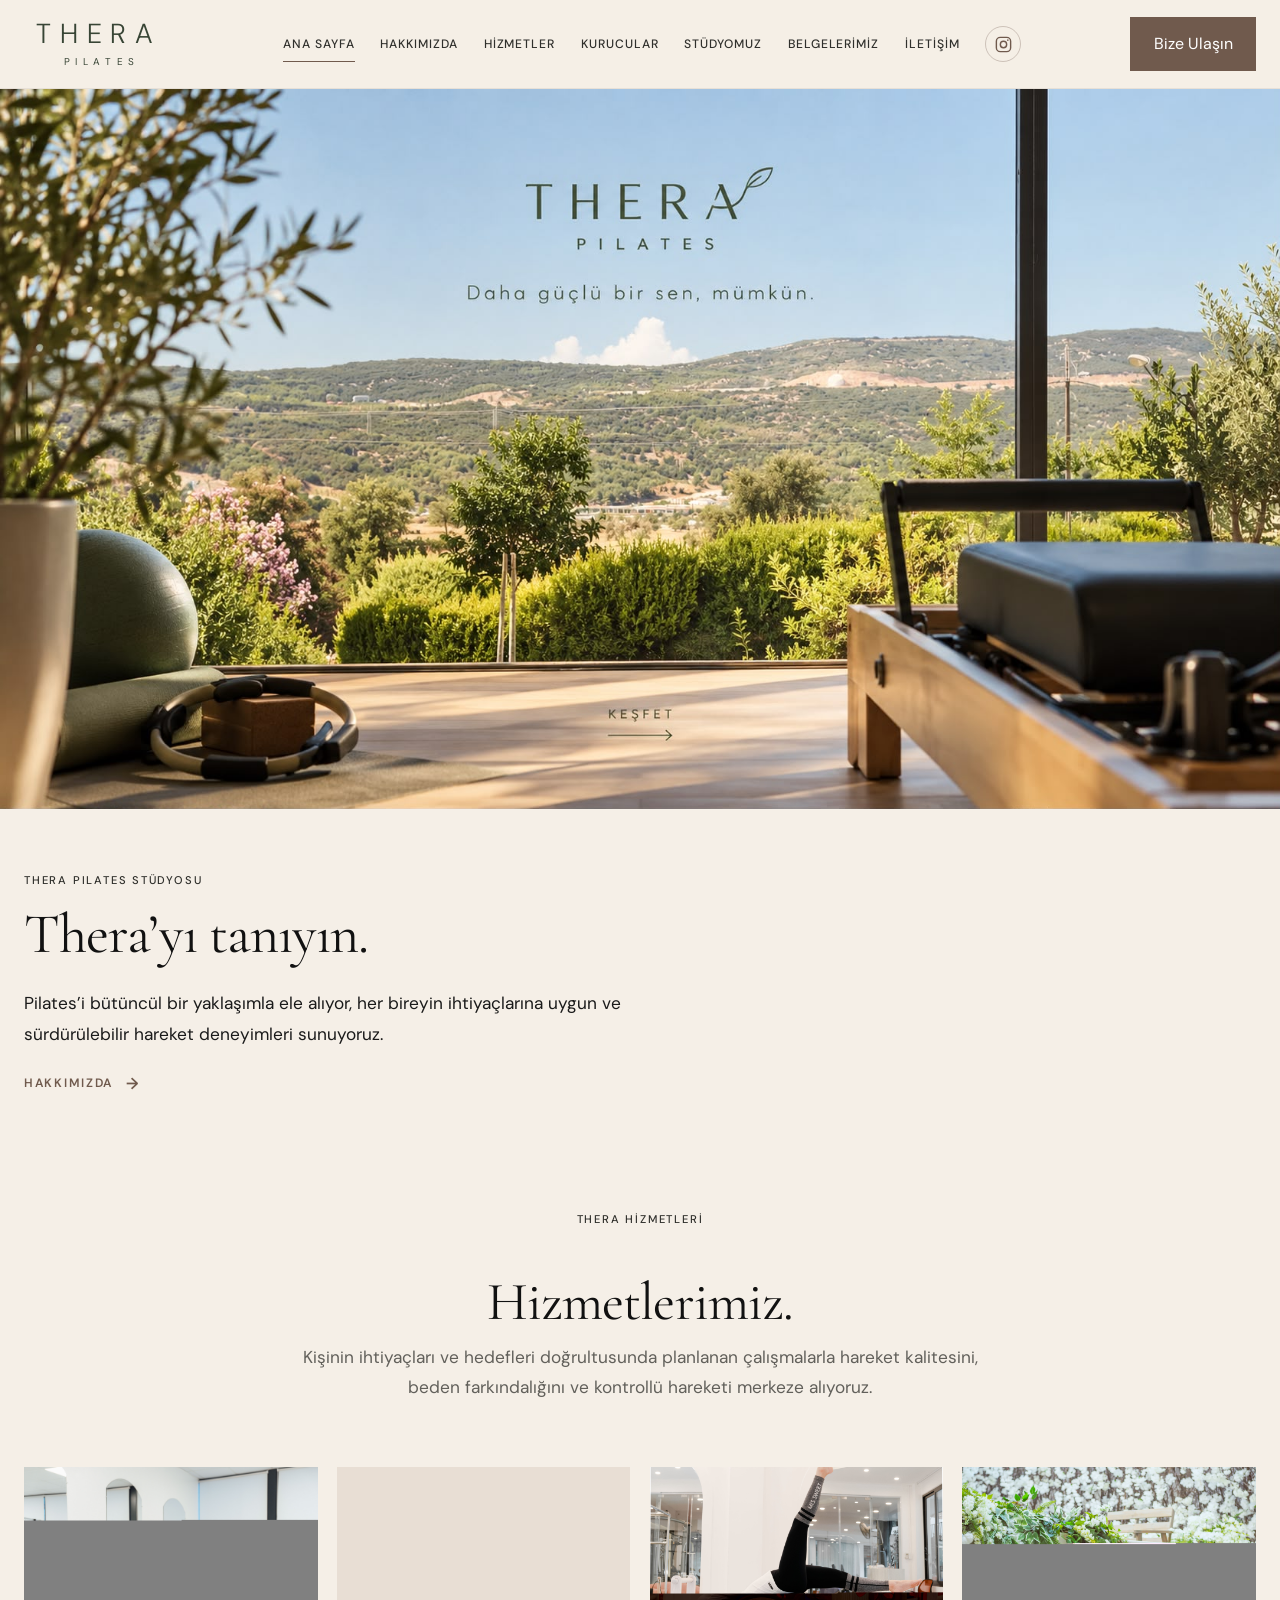
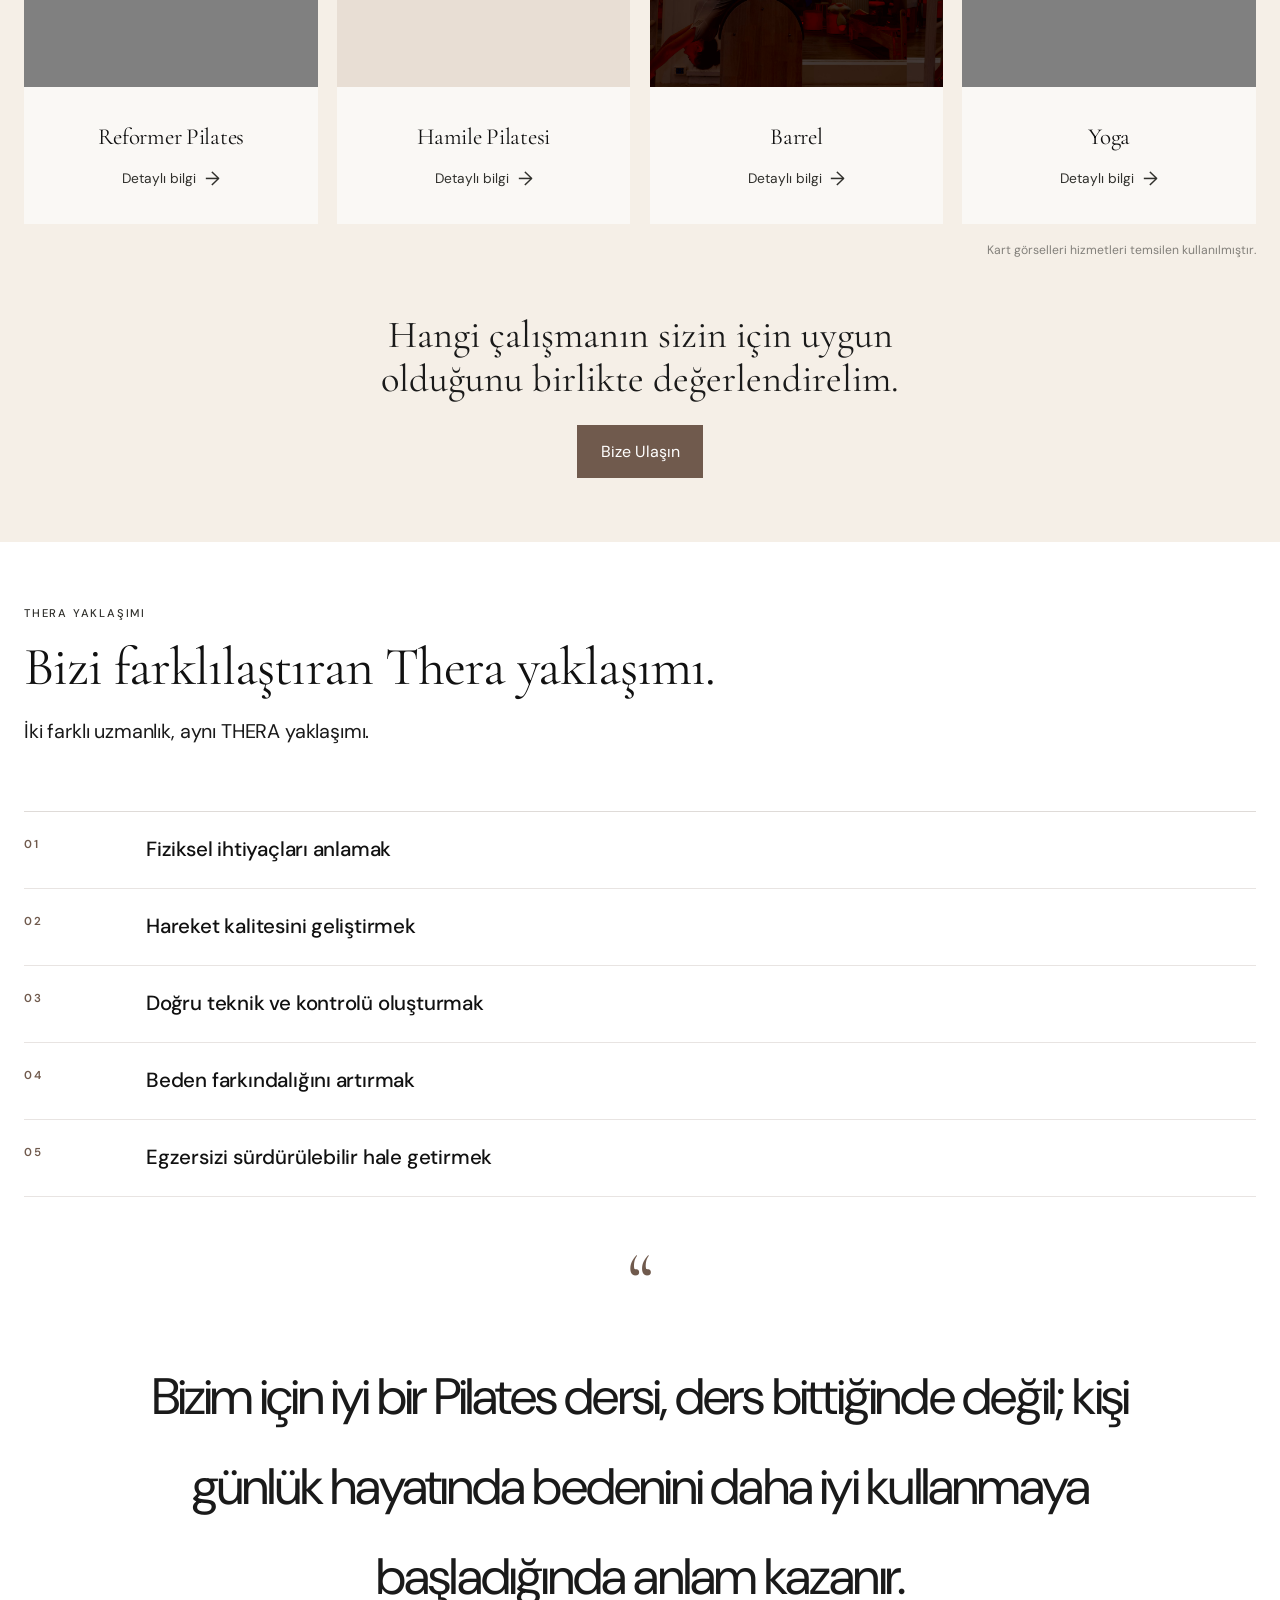
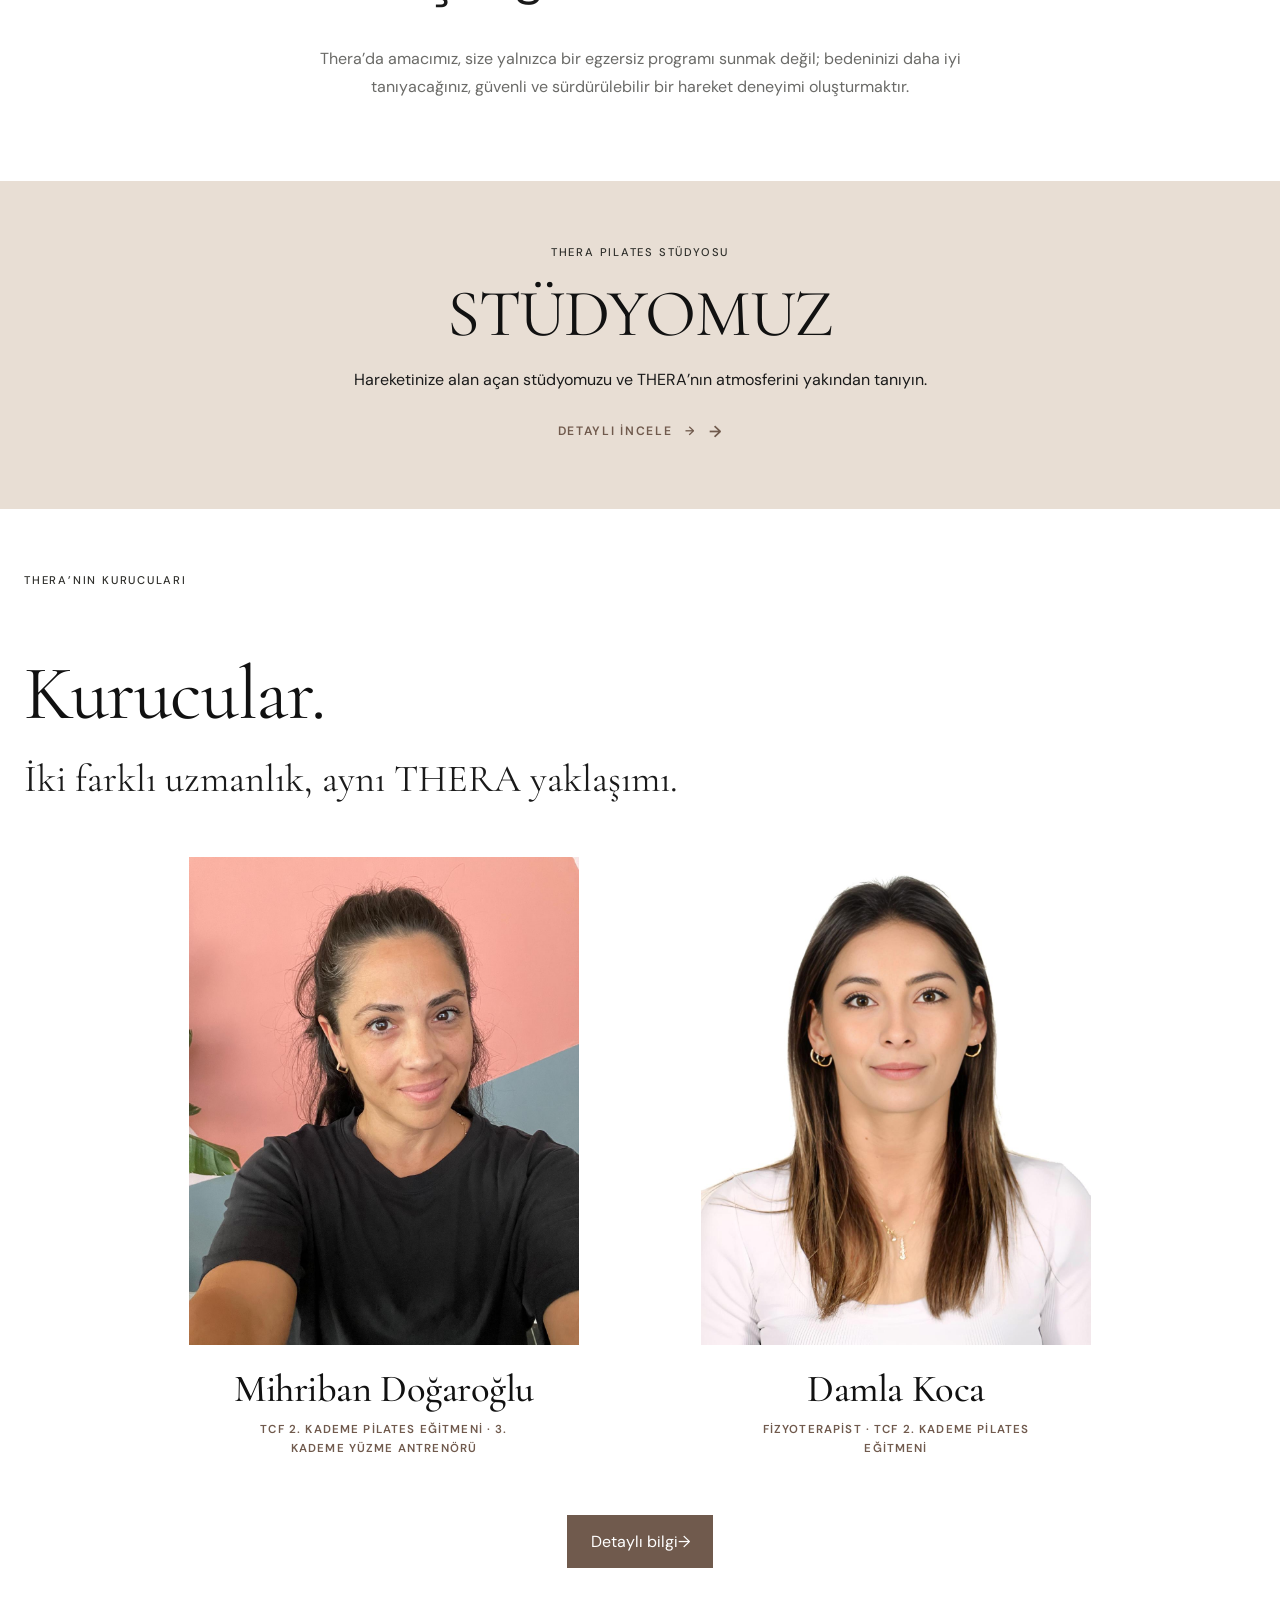
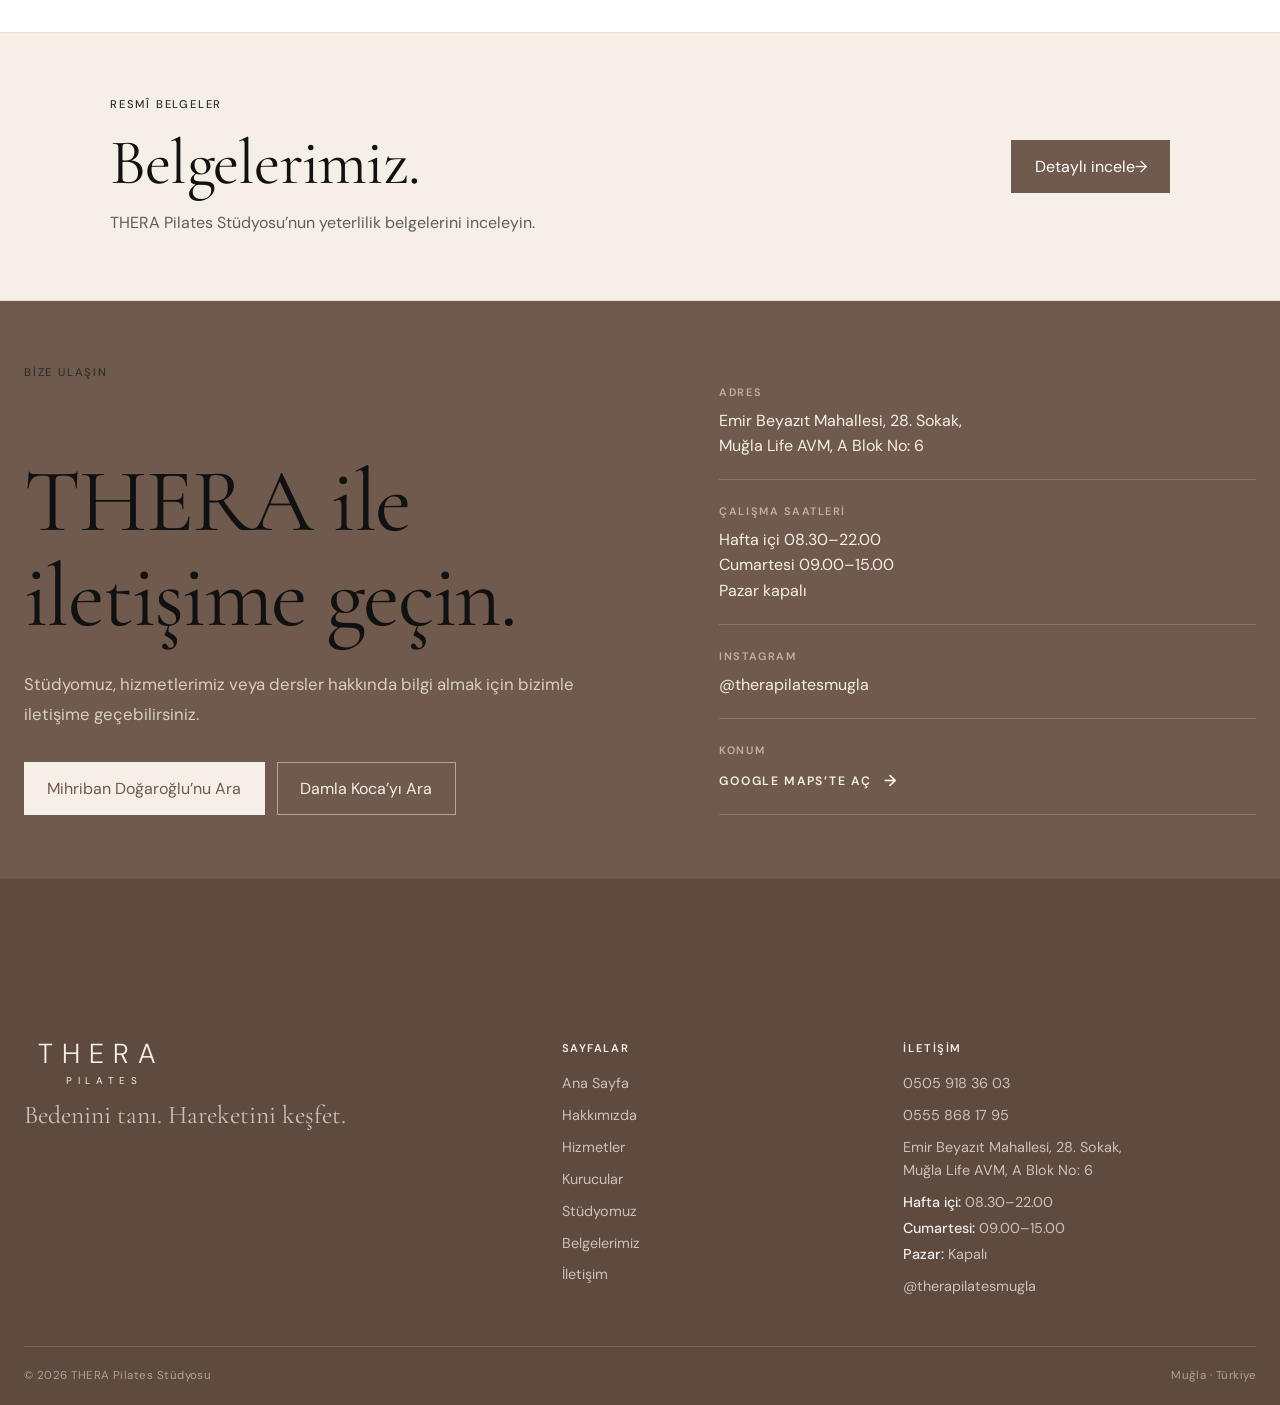
==== index.html @ 41533b4c "Publish latest Thera Pilates website updates" ====
<!doctype html>
<html lang="tr">
<head>
  <meta charset="UTF-8">
  <meta name="viewport" content="width=device-width, initial-scale=1.0">
  <meta name="theme-color" content="#F5EFE7">
  <link rel="icon" type="image/png" href="assets/images/logo/favicon.png">
  <meta name="description" content="THERA Pilates Stüdyosu — hareket kalitesini, beden farkındalığını ve doğru tekniği merkeze alan bütüncül Pilates yaklaşımı.">
  <title>THERA Pilates Stüdyosu | Muğla</title>
  <link rel="preconnect" href="https://fonts.googleapis.com">
  <link rel="preconnect" href="https://fonts.gstatic.com" crossorigin>
  <link href="https://fonts.googleapis.com/css2?family=Cormorant+Garamond:wght@400;500;600&family=DM+Sans:wght@400;500;600&display=swap" rel="stylesheet">
  <link rel="stylesheet" href="css/variables.css">
  <link rel="stylesheet" href="css/base.css">
  <link rel="stylesheet" href="css/components.css">
  <link rel="stylesheet" href="css/header.css">
  <link rel="stylesheet" href="css/footer.css">
  <link rel="stylesheet" href="css/pages.css">
  <link rel="stylesheet" href="css/typography-refined.css">
  <link rel="stylesheet" href="css/responsive.css">
</head>
<body>
<header class="site-header">
  <div class="container site-header__inner">
    <a class="site-header__logo" href="index.html" aria-label="THERA Pilates Stüdyosu ana sayfa">
      <span class="site-wordmark" aria-hidden="true">
        <span class="site-wordmark__top">THERA</span>
        <span class="site-wordmark__bottom">PILATES</span>
      </span>
    </a>
    <nav class="site-nav" id="primary-navigation" aria-label="Ana navigasyon">
      <a class="site-nav__link" href="index.html" aria-current="page">Ana Sayfa</a>
      <a class="site-nav__link" href="hakkimizda.html">Hakkımızda</a>
      <a class="site-nav__link" href="hizmetler.html">Hizmetler</a>
      <a class="site-nav__link" href="kurucular.html">Kurucular</a>
      <a class="site-nav__link" href="studyomuz.html">Stüdyomuz</a>
      <a class="site-nav__link" href="belgelerimiz.html">Belgelerimiz</a>
      <a class="site-nav__link" href="iletisim.html">İletişim</a>
      <a class="site-nav__instagram" href="https://www.instagram.com/therapilatesmugla/" target="_blank" rel="noopener noreferrer" aria-label="THERA Pilates Instagram hesabı (yeni sekmede açılır)" title="Instagram">
        <svg viewBox="0 0 24 24" aria-hidden="true" focusable="false"><rect x="3" y="3" width="18" height="18" rx="5"></rect><circle cx="12" cy="12" r="4"></circle><circle class="site-nav__instagram-dot" cx="17.5" cy="6.5" r="1"></circle></svg>
      </a>
    </nav>
    <a class="button button--primary site-header__cta" href="iletisim.html">Bize Ulaşın</a>
    <button class="menu-toggle" type="button" aria-label="Menüyü aç" aria-controls="primary-navigation" aria-expanded="false">
      <span class="menu-toggle__lines" aria-hidden="true"></span>
    </button>
  </div>
</header>
<main class="home-page">
  <h1 class="sr-only">THERA Pilates Stüdyosu</h1>
  <section class="hero" aria-label="THERA Pilates ana sayfa kapağı">
    <img class="hero__image"
         src="assets/images/hero/thera-homepage-cover.jpeg"
         alt="THERA Pilates. Daha güçlü bir sen, mümkün. Keşfet."
         fetchpriority="high">
    <a class="hero__discover" href="#about-intro" aria-label="Keşfet: THERA Pilates hakkında bilgi al"></a>
  </section>

  <section class="section about-intro" id="about-intro" aria-labelledby="about-intro-title">
    <div class="container about-intro__grid">
      <div class="about-intro__content">
        <p class="eyebrow">THERA PILATES STÜDYOSU</p>
        <h2 class="about-intro__title" id="about-intro-title">Thera’yı tanıyın.</h2>
        <p class="about-intro__lead">
          Pilates’i bütüncül bir yaklaşımla ele alıyor, her bireyin ihtiyaçlarına uygun
          ve sürdürülebilir hareket deneyimleri sunuyoruz.
        </p>
        <a class="text-link" href="hakkimizda.html">Hakkımızda</a>
      </div>
    </div>
  </section>

  <section class="section services" aria-labelledby="services-title">
    <div class="container">
      <header class="services__header">
        <p class="eyebrow">THERA HİZMETLERİ</p>
        <h2 class="services__title" id="services-title">Hizmetlerimiz.</h2>
        <p class="services__intro">
          Kişinin ihtiyaçları ve hedefleri doğrultusunda planlanan çalışmalarla
          hareket kalitesini, beden farkındalığını ve kontrollü hareketi merkeze alıyoruz.
        </p>
      </header>

      <div class="services__cards">
        <article class="service-card">
          <a class="service-card__media" href="hizmetler.html#reformer-pilates" aria-label="Reformer Pilates hakkında detaylı bilgi">
            <img src="assets/images/services/reformer-stock.jpeg" alt="Reformer üzerinde Pilates egzersizi yapan kadın" loading="lazy" decoding="async">
          </a>
          <div class="service-card__body">
            <h3 class="service-card__title">Reformer Pilates</h3>
            <a class="service-card__link" href="hizmetler.html#reformer-pilates">Detaylı bilgi <span aria-hidden="true">→</span></a>
          </div>
        </article>

        <article class="service-card">
          <a class="service-card__media" href="hizmetler.html#hamile-pilatesi" aria-label="Hamile Pilatesi hakkında detaylı bilgi">
            <img src="assets/images/services/prenatal-pilates.jpeg" alt="Eğitmen eşliğinde prenatal egzersiz yapan anne adayı" loading="lazy" decoding="async">
          </a>
          <div class="service-card__body">
            <h3 class="service-card__title">Hamile Pilatesi</h3>
            <a class="service-card__link" href="hizmetler.html#hamile-pilatesi">Detaylı bilgi <span aria-hidden="true">→</span></a>
          </div>
        </article>

        <article class="service-card">
          <a class="service-card__media" href="hizmetler.html#barrel" aria-label="Barrel çalışmaları hakkında detaylı bilgi">
            <img src="assets/images/services/barrel-pilates.jpeg" alt="Pilates Barrel ekipmanında esneme çalışması yapan kadın" loading="lazy" decoding="async">
          </a>
          <div class="service-card__body">
            <h3 class="service-card__title">Barrel</h3>
            <a class="service-card__link" href="hizmetler.html#barrel">Detaylı bilgi <span aria-hidden="true">→</span></a>
          </div>
        </article>

        <article class="service-card">
          <a class="service-card__media" href="hizmetler.html#yoga" aria-label="Yoga hakkında detaylı bilgi">
            <img src="assets/images/services/yoga-stock.jpeg" alt="Stüdyo ortamında yoga pozu uygulayan kadın" loading="lazy" decoding="async">
          </a>
          <div class="service-card__body">
            <h3 class="service-card__title">Yoga</h3>
            <a class="service-card__link" href="hizmetler.html#yoga">Detaylı bilgi <span aria-hidden="true">→</span></a>
          </div>
        </article>
      </div>
      <p class="services__image-note">Kart görselleri hizmetleri temsilen kullanılmıştır.</p>

      <div class="services__cta">
        <p class="services__cta-text">Hangi çalışmanın sizin için uygun olduğunu birlikte değerlendirelim.</p>
        <a class="button button--primary" href="iletisim.html">Bize Ulaşın</a>
      </div>
    </div>
  </section>

  <section class="section approach" aria-labelledby="approach-title">
    <div class="container">

      <div class="approach__header">
        <div>
          <p class="eyebrow">THERA YAKLAŞIMI</p>
          <h2 class="approach__title" id="approach-title">
            Bizi farklılaştıran Thera yaklaşımı.
          </h2>
        </div>

        <div class="approach__intro">
          <p class="approach__lead">
            İki farklı uzmanlık, aynı THERA yaklaşımı.
          </p>
        </div>
      </div>

      <div class="approach__list">
        <div class="approach__item">
          <span class="approach__number">01</span>
          <h3 class="approach__item-title">Fiziksel ihtiyaçları anlamak</h3>
        </div>

        <div class="approach__item">
          <span class="approach__number">02</span>
          <h3 class="approach__item-title">Hareket kalitesini geliştirmek</h3>
        </div>

        <div class="approach__item">
          <span class="approach__number">03</span>
          <h3 class="approach__item-title">Doğru teknik ve kontrolü oluşturmak</h3>
        </div>

        <div class="approach__item">
          <span class="approach__number">04</span>
          <h3 class="approach__item-title">Beden farkındalığını artırmak</h3>
        </div>

        <div class="approach__item">
          <span class="approach__number">05</span>
          <h3 class="approach__item-title">Egzersizi sürdürülebilir hale getirmek</h3>
        </div>
      </div>

      <div class="approach__quote">
        <span class="approach__quote-mark" aria-hidden="true">“</span>

        <p class="approach__quote-text">
          Bizim için iyi bir Pilates dersi, ders bittiğinde değil;
          kişi günlük hayatında bedenini daha iyi kullanmaya başladığında
          anlam kazanır.
        </p>

        <p class="approach__quote-support">
          Thera’da amacımız, size yalnızca bir egzersiz programı sunmak değil;
          bedeninizi daha iyi tanıyacağınız, güvenli ve sürdürülebilir bir
          hareket deneyimi oluşturmaktır.
        </p>
      </div>

    </div>
  </section>

  <section class="section studio-showcase" aria-labelledby="studio-showcase-title">
    <div class="container">

      <header class="studio-showcase__header">
        <div class="studio-showcase__heading">
          <p class="eyebrow">THERA PILATES STÜDYOSU</p>
          <h2 class="studio-showcase__title" id="studio-showcase-title">STÜDYOMUZ</h2>
          <p class="studio-showcase__intro">
            Hareketinize alan açan stüdyomuzu ve THERA’nın atmosferini yakından tanıyın.
          </p>
        </div>
      </header>
      <div class="studio-showcase__footer">
        <a class="text-link" href="studyomuz.html" aria-label="Stüdyo panelinde tüm görselleri detaylı incele">
          Detaylı incele <span aria-hidden="true">→</span>
        </a>
      </div>

    </div>
  </section>

  <section class="section founders" aria-labelledby="founders-title">
    <div class="container">
      <header class="founders__header">
        <p class="eyebrow">THERA’NIN KURUCULARI</p>
        <h2 class="founders__title" id="founders-title">Kurucular.</h2>
        <p class="founders__intro">
          İki farklı uzmanlık, aynı THERA yaklaşımı.
        </p>
      </header>

      <div class="founders__teasers">
        <article class="founder-teaser">
          <div class="founder-teaser__portrait">
            <img src="assets/images/founders/mihriban-dogaroglu.jpeg" alt="THERA kurucusu Mihriban Doğaroğlu" loading="lazy" decoding="async">
          </div>
          <h3 class="founder-teaser__name">Mihriban Doğaroğlu</h3>
          <p class="founder-teaser__role">TCF 2. Kademe Pilates Eğitmeni · 3. Kademe Yüzme Antrenörü</p>
        </article>
        <article class="founder-teaser">
          <div class="founder-teaser__portrait">
            <img src="assets/images/founders/damla-koca.jpeg" alt="THERA kurucusu ve fizyoterapist Damla Koca" loading="lazy" decoding="async">
          </div>
          <h3 class="founder-teaser__name">Damla Koca</h3>
          <p class="founder-teaser__role">Fizyoterapist · TCF 2. Kademe Pilates Eğitmeni</p>
        </article>
      </div>

      <div class="founders__action">
        <a class="button button--primary" href="kurucular.html">Detaylı bilgi <span aria-hidden="true">→</span></a>
      </div>
    </div>
  </section>

  <section class="section documents-showcase" aria-labelledby="documents-showcase-title">
    <div class="container documents-showcase__inner">
      <div class="documents-showcase__content">
        <p class="eyebrow">RESMÎ BELGELER</p>
        <h2 class="documents-showcase__title" id="documents-showcase-title">Belgelerimiz.</h2>
        <p class="documents-showcase__text">
          THERA Pilates Stüdyosu’nun yeterlilik belgelerini inceleyin.
        </p>
      </div>
      <a class="button button--primary documents-showcase__button" href="belgelerimiz.html">
        Detaylı incele <span aria-hidden="true">→</span>
      </a>
    </div>
  </section>

  <section class="section contact-cta" aria-labelledby="contact-cta-title">
    <div class="container contact-cta__grid">

      <div>
        <p class="eyebrow">BİZE ULAŞIN</p>
        <h2 class="contact-cta__title" id="contact-cta-title">
          THERA ile iletişime geçin.
        </h2>
        <p class="contact-cta__lead">
          Stüdyomuz, hizmetlerimiz veya dersler hakkında bilgi almak için
          bizimle iletişime geçebilirsiniz.
        </p>

        <div class="contact-cta__actions">
          <a class="button button--primary" href="tel:+905059183603">
            Mihriban Doğaroğlu’nu Ara
          </a>
          <a class="button button--secondary" href="tel:+905558681795">
            Damla Koca’yı Ara
          </a>
        </div>
      </div>

      <div class="contact-cta__details">
        <div class="contact-cta__detail">
          <span class="contact-cta__label">Adres</span>
          <span class="contact-cta__value">
            Emir Beyazıt Mahallesi, 28. Sokak,<br>
            Muğla Life AVM, A Blok No: 6
          </span>
        </div>

        <div class="contact-cta__detail">
          <span class="contact-cta__label">Çalışma Saatleri</span>
          <span class="contact-cta__value">Hafta içi 08.30–22.00<br>Cumartesi 09.00–15.00<br>Pazar kapalı</span>
        </div>

        <div class="contact-cta__detail">
          <span class="contact-cta__label">Instagram</span>
          <a class="contact-cta__value" href="https://www.instagram.com/therapilatesmugla/" target="_blank" rel="noopener noreferrer">
            @therapilatesmugla
          </a>
        </div>

        <div class="contact-cta__detail">
          <span class="contact-cta__label">Konum</span>
          <a class="text-link" href="https://maps.app.goo.gl/XKmtgthb783Ma7NK9?g_st=ic" target="_blank" rel="noopener noreferrer">
            Google Maps’te aç
          </a>
        </div>
      </div>

    </div>
  </section>

</main>

<div class="gallery-lightbox" id="gallery-lightbox" role="dialog" aria-modal="true"
     aria-label="Galeri görseli" aria-hidden="true">
  <button class="gallery-lightbox__close" type="button"
          aria-label="Görseli kapat">×</button>
  <button class="gallery-lightbox__nav gallery-lightbox__nav--prev" type="button" aria-label="Önceki görsel">‹</button>
  <img class="gallery-lightbox__image" src="" alt="">
  <button class="gallery-lightbox__nav gallery-lightbox__nav--next" type="button" aria-label="Sonraki görsel">›</button>
  <span class="gallery-lightbox__counter" aria-live="polite"></span>
</div>

<script src="js/main.js" defer></script>
<script src="js/navigation.js" defer></script>
<script src="js/gallery.js" defer></script>

<footer class="site-footer">
  <div class="container">

    <div class="site-footer__main">
      <div>
        <a class="site-footer__logo" href="index.html" aria-label="THERA Pilates Stüdyosu ana sayfa">
          <span class="site-wordmark" aria-hidden="true">
            <span class="site-wordmark__top">THERA</span>
            <span class="site-wordmark__bottom">PILATES</span>
          </span>
        </a>
        <p class="site-footer__tagline">
          Bedenini tanı. Hareketini keşfet.
        </p>
      </div>

      <div>
        <p class="site-footer__title">Sayfalar</p>
        <nav class="site-footer__links" aria-label="Footer navigasyonu">
          <a class="site-footer__link" href="index.html">Ana Sayfa</a>
          <a class="site-footer__link" href="hakkimizda.html">Hakkımızda</a>
          <a class="site-footer__link" href="hizmetler.html">Hizmetler</a>
          <a class="site-footer__link" href="kurucular.html">Kurucular</a>
          <a class="site-footer__link" href="studyomuz.html">Stüdyomuz</a>
          <a class="site-footer__link" href="belgelerimiz.html">Belgelerimiz</a>
          <a class="site-footer__link" href="iletisim.html">İletişim</a>
        </nav>
      </div>

      <div>
        <p class="site-footer__title">İletişim</p>
        <div class="site-footer__contact">
          <a class="site-footer__link" href="tel:+905059183603">0505 918 36 03</a>
          <a class="site-footer__link" href="tel:+905558681795">0555 868 17 95</a>
          <span>Emir Beyazıt Mahallesi, 28. Sokak,<br>Muğla Life AVM, A Blok No: 6</span>
          <div class="site-footer__hours" aria-label="Çalışma saatleri">
            <span><strong>Hafta içi:</strong> 08.30–22.00</span>
            <span><strong>Cumartesi:</strong> 09.00–15.00</span>
            <span><strong>Pazar:</strong> Kapalı</span>
          </div>
          <a class="site-footer__link" href="https://www.instagram.com/therapilatesmugla/" target="_blank" rel="noopener noreferrer">@therapilatesmugla</a>
        </div>
      </div>
    </div>

    <div class="site-footer__bottom">
      <span>© 2026 THERA Pilates Stüdyosu</span>
      <span>Muğla · Türkiye</span>
    </div>

  </div>
</footer>

</body>
</html>
---- css/variables.css ----
:root{--color-brown:#705A4D;--color-cream:#F5EFE7;--color-beige:#D9D0C4;--color-soft-beige:#E8DED4;--color-sage:#A8B0A0;--color-text:#30302C;--color-white:#fff;--font-heading:"Cormorant Garamond",Georgia,serif;--font-body:"DM Sans",Arial,sans-serif;--container:1240px;--space-section:clamp(5rem,9vw,9rem);--transition:280ms ease;--shadow-soft:0 18px 50px rgba(48,48,44,.10)}
---- css/base.css ----
*,*::before,*::after{box-sizing:border-box}html{scroll-behavior:smooth}body{margin:0;background:var(--color-cream);color:var(--color-text);font-family:var(--font-body);line-height:1.6;-webkit-font-smoothing:antialiased}img{display:block;max-width:100%;height:auto}a{color:inherit;text-decoration:none}button{font:inherit}h1,h2,h3,h4{font-family:var(--font-heading);font-weight:500;line-height:1.05}::selection{background:var(--color-brown);color:var(--color-white)}

.sr-only {
  position: absolute;
  width: 1px;
  height: 1px;
  padding: 0;
  margin: -1px;
  overflow: hidden;
  clip: rect(0, 0, 0, 0);
  white-space: nowrap;
  border: 0;
}
---- css/components.css ----
.container{width:min(calc(100% - 48px),var(--container));margin-inline:auto}.section{padding-block:var(--space-section)}.eyebrow{margin-bottom:1rem;color:var(--color-brown);font-size:.72rem;font-weight:600;letter-spacing:.18em;text-transform:uppercase}.button{display:inline-flex;align-items:center;justify-content:center;min-height:48px;padding:.75rem 1.4rem;border:1px solid transparent;transition:transform var(--transition),background-color var(--transition),color var(--transition)}.button:hover{transform:translateY(-2px)}.button--primary{background:var(--color-brown);color:var(--color-white)}.button--secondary{border-color:var(--color-brown);color:var(--color-brown)}
---- css/header.css ----
/* =========================
   THERA — HEADER
   ========================= */

.site-header {
  position: sticky;
  top: 0;
  z-index: 1000;
  width: 100%;
  background: rgba(245, 239, 231, 0.96);
  border-bottom: 1px solid rgba(112, 90, 77, 0.10);
  backdrop-filter: blur(10px);
}

.site-header__inner {
  min-height: 88px;
  display: grid;
  grid-template-columns: auto 1fr auto;
  align-items: center;
  gap: 2rem;
}

.site-header__logo {
  display: inline-flex;
  align-items: center;
  width: 150px;
  color: #384535;
}

.site-wordmark {
  display: grid;
  justify-items: center;
  width: 100%;
  line-height: 1;
}

.site-wordmark__top {
  display: inline-block;
  font-family: var(--font-body);
  font-size: 1.72rem;
  font-weight: 300;
  letter-spacing: .32em;
}

.site-wordmark__bottom {
  margin-top: .5rem;
  padding-left: .56em;
  font-family: var(--font-body);
  font-size: .62rem;
  font-weight: 400;
  letter-spacing: .56em;
}

.site-nav {
  display: flex;
  align-items: center;
  justify-content: center;
  gap: clamp(1rem, 2vw, 2rem);
}

.site-nav__link {
  position: relative;
  padding: 0.5rem 0;
  color: var(--color-text);
  font-size: 0.76rem;
  font-weight: 500;
  letter-spacing: 0.08em;
  text-transform: uppercase;
}

.site-nav__link::after {
  content: "";
  position: absolute;
  left: 0;
  bottom: 0;
  width: 0;
  height: 1px;
  background: var(--color-brown);
  transition: width var(--transition);
}

.site-nav__link:hover::after,
.site-nav__link[aria-current="page"]::after {
  width: 100%;
}

.site-nav__instagram {
  display: inline-flex;
  width: 36px;
  height: 36px;
  flex: 0 0 36px;
  align-items: center;
  justify-content: center;
  border: 1px solid rgba(112, 90, 77, .3);
  border-radius: 50%;
  color: var(--color-brown);
  transition: color var(--transition), background-color var(--transition), border-color var(--transition), transform var(--transition);
}

.site-nav__instagram:hover {
  transform: translateY(-1px);
  border-color: var(--color-brown);
  background: rgba(112, 90, 77, .08);
}

.site-nav__instagram:focus-visible {
  outline: 3px solid var(--color-brown);
  outline-offset: 3px;
}

.site-nav__instagram svg {
  width: 19px;
  height: 19px;
  fill: none;
  stroke: currentColor;
  stroke-width: 1.8;
}

.site-nav__instagram .site-nav__instagram-dot {
  fill: currentColor;
  stroke: none;
}

.site-header__cta {
  white-space: nowrap;
}

.menu-toggle {
  display: none;
  width: 44px;
  height: 44px;
  padding: 0;
  border: 0;
  background: transparent;
  cursor: pointer;
}

.menu-toggle__lines,
.menu-toggle__lines::before,
.menu-toggle__lines::after {
  display: block;
  width: 24px;
  height: 1px;
  margin-inline: auto;
  background: var(--color-brown);
  transition: transform var(--transition), opacity var(--transition);
}

.menu-toggle__lines {
  position: relative;
}

.menu-toggle__lines::before,
.menu-toggle__lines::after {
  content: "";
  position: absolute;
  left: 0;
}

.menu-toggle__lines::before { transform: translateY(-7px); }
.menu-toggle__lines::after { transform: translateY(7px); }

.menu-toggle[aria-expanded="true"] .menu-toggle__lines { background: transparent; }
.menu-toggle[aria-expanded="true"] .menu-toggle__lines::before { transform: rotate(45deg); }
.menu-toggle[aria-expanded="true"] .menu-toggle__lines::after { transform: rotate(-45deg); }

@media (max-width: 1024px) {
  .site-header__inner {
    grid-template-columns: auto auto;
    justify-content: space-between;
  }

  .site-nav {
    position: absolute;
    top: 100%;
    left: 0;
    right: 0;
    display: flex;
    flex-direction: column;
    align-items: stretch;
    gap: 0;
    padding: 1.25rem 24px 1.5rem;
    background: var(--color-cream);
    border-bottom: 1px solid rgba(112, 90, 77, 0.10);
    box-shadow: var(--shadow-soft);
    opacity: 0;
    visibility: hidden;
    transform: translateY(-8px);
    transition: opacity var(--transition), visibility var(--transition), transform var(--transition);
  }

  .site-nav.is-open {
    opacity: 1;
    visibility: visible;
    transform: translateY(0);
  }

  .site-nav__link {
    padding: 0.85rem 0;
    border-bottom: 1px solid rgba(112, 90, 77, 0.08);
  }

  .site-nav__instagram {
    margin-top: .8rem;
  }

  .site-header__cta { display: none; }
  .menu-toggle { display: block; }
}

@media (max-width: 520px) {
  .site-header__inner { min-height: 76px; }
  .site-header__logo { width: 125px; }
}
---- css/footer.css ----
.site-footer {
  padding-top: clamp(4rem,7vw,7rem);
  background: #2f2b28;
  color: rgba(255,255,255,.86);
}

.site-footer__main {
  display: grid;
  grid-template-columns: 1.35fr .75fr 1fr;
  gap: clamp(2.5rem,7vw,7rem);
  padding-bottom: clamp(3rem,6vw,6rem);
}

.site-footer__logo {
  display: inline-flex;
  width: 155px;
  color: var(--color-cream);
}

.site-footer__logo .site-wordmark { width: 100%; }
.site-footer__tagline { max-width: 300px; margin: 1.4rem 0 0; color: rgba(255,255,255,.58); line-height: 1.7; }
.site-footer__title { margin: 0 0 1.1rem; color: rgba(255,255,255,.45); font-size: .68rem; font-weight: 600; letter-spacing: .16em; text-transform: uppercase; }
.site-footer__links,.site-footer__contact { display: flex; flex-direction: column; align-items: flex-start; gap: .55rem; }
.site-footer__link { color: rgba(255,255,255,.82); transition: color var(--transition), opacity var(--transition); }
.site-footer__link:hover { color: #fff; opacity: .75; }
.site-footer__contact span { color: rgba(255,255,255,.58); line-height: 1.65; }
.site-footer__hours { display: grid; gap: .2rem; }
.site-footer__hours span { color: rgba(255,255,255,.68); line-height: 1.55; }
.site-footer__hours strong { color: rgba(255,255,255,.9); font-weight: 500; }
.site-footer__bottom { display:flex; justify-content:space-between; gap:1rem; padding-block:1.4rem; border-top:1px solid rgba(255,255,255,.12); color:rgba(255,255,255,.42); font-size:.7rem; letter-spacing:.04em; }

@media (max-width: 800px) {
  .site-footer__main { grid-template-columns: 1fr 1fr; }
  .site-footer__main > :first-child { grid-column: 1 / -1; }
}

@media (max-width: 520px) {
  .site-footer__main { grid-template-columns: 1fr; }
  .site-footer__main > :first-child { grid-column: auto; }
  .site-footer__bottom { flex-direction: column; }
}
---- css/pages.css ----
/* pages styles will be developed in the next stage. */


/* =========================
   THERA — HERO
   ========================= */

.hero {
  position: relative;
  isolation: isolate;
  height: min(56.28vw, calc(100svh - 88px));
  min-height: 0;
  overflow: hidden;
  background: #d9d3c4;
}

.hero::before {
  content: "";
  position: absolute;
  z-index: 0;
  inset: -24px;
  background: url("../assets/images/hero/thera-homepage-cover.jpeg") center / cover no-repeat;
  filter: blur(24px) brightness(0.72) saturate(0.82);
  transform: scale(1.04);
}

.hero__image {
  position: absolute;
  z-index: 1;
  inset: 0;
  width: 100%;
  height: 100%;
  object-fit: contain;
  object-position: center;
}

.hero__discover {
  position: absolute;
  z-index: 2;
  left: 50%;
  top: 89%;
  width: 18%;
  height: 13%;
  transform: translate(-50%, -50%);
  border-radius: 0.25rem;
}

.hero__discover:focus-visible {
  outline: 3px solid #263421;
  outline-offset: 3px;
}

@media (max-width: 768px) {
  .hero {
    height: auto;
    min-height: 0;
    aspect-ratio: 1672 / 941;
  }

  .hero__image {
    object-position: center;
    object-fit: contain;
  }

  .hero::before {
    display: none;
  }

  .hero__discover {
    width: 36%;
    height: 44px;
    top: 87.8%;
  }
}


/* =========================
   THERA — ABOUT INTRO
   ========================= */

.about-intro {
  background: var(--color-cream);
}

.about-intro__grid {
  display: grid;
  grid-template-columns: minmax(0, 1fr);
  gap: clamp(3rem, 6vw, 5rem);
}

.about-intro__content {
  max-width: 850px;
}

.about-intro__gallery {
  display: grid;
  grid-template-columns: repeat(4, minmax(0, 1fr));
  gap: clamp(0.65rem, 1.5vw, 1.25rem);
}

.about-intro__gallery-item {
  display: block;
  min-width: 0;
  aspect-ratio: 3 / 4;
  padding: 0;
  overflow: hidden;
  border: 0;
  background: var(--color-beige);
  cursor: zoom-in;
}

.about-intro__gallery-item img {
  width: 100%;
  height: 100%;
  object-fit: cover;
  transition: transform 650ms ease;
}

.about-intro__gallery-item:hover img {
  transform: scale(1.035);
}

.about-intro__gallery-item:focus-visible {
  outline: 3px solid var(--color-brown);
  outline-offset: 3px;
}

.about-intro__title {
  margin-bottom: 1.75rem;
  font-size: clamp(3rem, 5vw, 5.6rem);
  letter-spacing: -0.03em;
}

.about-intro__lead {
  max-width: 620px;
  margin-bottom: 1.25rem;
  font-size: clamp(1.08rem, 1.7vw, 1.35rem);
  line-height: 1.65;
}

.about-intro__body {
  max-width: 620px;
  margin-bottom: 2rem;
  color: rgba(48, 48, 44, 0.78);
}

.text-link {
  display: inline-flex;
  align-items: center;
  gap: 0.8rem;
  color: var(--color-brown);
  font-size: 0.76rem;
  font-weight: 600;
  letter-spacing: 0.14em;
  text-transform: uppercase;
}

.text-link::after {
  content: "→";
  font-size: 1rem;
  transition: transform var(--transition);
}

.text-link:hover::after {
  transform: translateX(5px);
}

@media (max-width: 900px) {
  .about-intro__gallery {
    grid-template-columns: repeat(3, minmax(0, 1fr));
  }

  .about-intro__content {
    max-width: 720px;
  }
}

@media (max-width: 600px) {
  .about-intro__gallery {
    grid-template-columns: repeat(2, minmax(0, 1fr));
    gap: 0.6rem;
  }

  .about-intro__title {
    font-size: clamp(3rem, 16vw, 4.6rem);
  }
}


/* =========================
   THERA — APPROACH
   ========================= */

.approach {
  background: var(--color-white);
}

.approach__header {
  display: grid;
  grid-template-columns: minmax(0, 0.8fr) minmax(0, 1.2fr);
  gap: 3rem;
  margin-bottom: clamp(4rem, 8vw, 7rem);
}

.approach__title {
  margin-bottom: 0;
  font-size: clamp(3rem, 5.4vw, 6rem);
  letter-spacing: -0.035em;
}

.approach__intro {
  align-self: end;
  max-width: 650px;
}

.approach__lead {
  margin-bottom: 0;
  font-family: var(--font-heading);
  font-size: clamp(1.7rem, 3vw, 3rem);
  line-height: 1.12;
}

.approach__list {
  border-top: 1px solid rgba(112, 90, 77, 0.22);
}

.approach__item {
  display: grid;
  grid-template-columns: 90px minmax(0, 1fr);
  gap: 2rem;
  padding: 1.45rem 0;
  border-bottom: 1px solid rgba(112, 90, 77, 0.16);
}

.approach__number {
  color: var(--color-brown);
  font-size: 0.72rem;
  font-weight: 600;
  letter-spacing: 0.14em;
}

.approach__item-title {
  margin: 0;
  font-family: var(--font-body);
  font-size: clamp(1.1rem, 1.6vw, 1.35rem);
  font-weight: 500;
  letter-spacing: -0.01em;
}

.approach__quote {
  max-width: 1000px;
  margin: clamp(5rem, 10vw, 9rem) auto 0;
  text-align: center;
}

.approach__quote-mark {
  display: block;
  margin-bottom: 1.5rem;
  color: var(--color-brown);
  font-family: var(--font-heading);
  font-size: 5rem;
  line-height: 0.5;
}

.approach__quote-text {
  margin-bottom: 1.5rem;
  font-size: clamp(2rem, 4vw, 4.4rem);
  letter-spacing: -0.035em;
}

.approach__quote-support {
  max-width: 690px;
  margin-inline: auto;
  color: rgba(48, 48, 44, 0.72);
}

@media (max-width: 800px) {
  .approach__header {
    grid-template-columns: 1fr;
    gap: 1.75rem;
  }

  .approach__item {
    grid-template-columns: 54px minmax(0, 1fr);
    gap: 1rem;
  }

  .approach__quote {
    text-align: left;
  }
}


/* =========================
   THERA — SERVICES
   ========================= */

.services {
  background: var(--color-cream);
}

.services__header {
  max-width: 780px;
  margin-bottom: clamp(4rem, 8vw, 7rem);
}

.services__title {
  margin-bottom: 1.5rem;
  font-size: clamp(3.5rem, 6vw, 6.8rem);
  letter-spacing: -0.04em;
}

.services__intro {
  max-width: 650px;
  margin: 0;
  color: rgba(48, 48, 44, 0.75);
  font-size: 1.08rem;
}

.service {
  display: grid;
  grid-template-columns: minmax(0, 1.05fr) minmax(0, 0.95fr);
  min-height: 560px;
  margin-bottom: clamp(4rem, 8vw, 8rem);
  background: var(--color-white);
}

.service--reverse {
  grid-template-columns: minmax(0, 0.95fr) minmax(0, 1.05fr);
}

.service--reverse .service__visual {
  order: 2;
}

.service--reverse .service__content {
  order: 1;
}

.service__visual {
  position: relative;
  min-height: 560px;
  overflow: hidden;
  background: var(--color-soft-beige);
}

.service__visual img {
  width: 100%;
  height: 100%;
  min-height: 560px;
  object-fit: cover;
  transition: transform 700ms ease;
}

.service:hover .service__visual img {
  transform: scale(1.025);
}

.service__placeholder {
  display: grid;
  place-items: center;
  height: 100%;
  min-height: 560px;
  padding: 3rem;
  text-align: center;
  background:
    radial-gradient(circle at 70% 25%, rgba(168,176,160,.45), transparent 35%),
    var(--color-soft-beige);
}

.service__placeholder span {
  max-width: 230px;
  color: var(--color-brown);
  font-family: var(--font-heading);
  font-size: clamp(2rem, 4vw, 3.4rem);
  line-height: 1;
}

.service__content {
  display: flex;
  flex-direction: column;
  justify-content: center;
  padding: clamp(2.5rem, 6vw, 6rem);
}

.service__number {
  margin-bottom: 1.2rem;
  color: var(--color-brown);
  font-size: 0.7rem;
  font-weight: 600;
  letter-spacing: 0.18em;
}

.service__title {
  margin-bottom: 1.5rem;
  font-size: clamp(2.8rem, 4.5vw, 5.2rem);
  letter-spacing: -0.035em;
}

.service__text {
  max-width: 580px;
  margin: 0;
  color: rgba(48, 48, 44, 0.76);
  font-size: 1rem;
  line-height: 1.85;
}

.services__cta {
  padding-top: 1rem;
  text-align: center;
}

.services__cta-text {
  max-width: 600px;
  margin: 0 auto 1.5rem;
  font-family: var(--font-heading);
  font-size: clamp(1.8rem, 3vw, 3rem);
  line-height: 1.15;
}

@media (max-width: 900px) {
  .service,
  .service--reverse {
    grid-template-columns: 1fr;
  }

  .service--reverse .service__visual,
  .service--reverse .service__content {
    order: initial;
  }

  .service__visual,
  .service__visual img,
  .service__placeholder {
    min-height: 420px;
  }
}

@media (max-width: 600px) {
  .service {
    margin-bottom: 4rem;
  }

  .service__visual,
  .service__visual img,
  .service__placeholder {
    min-height: 320px;
  }

  .service__content {
    padding: 2.25rem 1.5rem 2.75rem;
  }

  .service__title {
    font-size: clamp(2.8rem, 14vw, 4rem);
  }
}


/* =========================
   THERA — FOUNDERS
   ========================= */

.founders {
  background: var(--color-white);
}

.founders__header {
  max-width: 850px;
  margin-bottom: clamp(4rem, 8vw, 7rem);
}

.founders__title {
  margin-bottom: 1.5rem;
  font-size: clamp(3.5rem, 6vw, 6.8rem);
  letter-spacing: -0.04em;
}

.founders__intro {
  max-width: 700px;
  margin: 0;
  font-family: var(--font-heading);
  font-size: clamp(1.7rem, 3vw, 3rem);
  line-height: 1.12;
}

.founder {
  display: grid;
  grid-template-columns: minmax(280px, 0.72fr) minmax(0, 1.28fr);
  gap: clamp(3rem, 7vw, 7rem);
  padding-block: clamp(4rem, 8vw, 7rem);
  border-top: 1px solid rgba(112, 90, 77, 0.18);
}

.founder:last-of-type {
  border-bottom: 1px solid rgba(112, 90, 77, 0.18);
}

.founder__portrait {
  position: sticky;
  top: 120px;
  align-self: start;
  overflow: hidden;
  background: var(--color-soft-beige);
}

.founder__portrait img {
  width: 100%;
  aspect-ratio: 4 / 5;
  object-fit: cover;
}

.founder__portrait-placeholder {
  display: grid;
  place-items: center;
  aspect-ratio: 4 / 5;
  padding: 2rem;
  text-align: center;
}

.founder__portrait-placeholder span {
  color: var(--color-brown);
  font-family: var(--font-heading);
  font-size: 2.5rem;
}

.founder__eyebrow {
  margin-bottom: 0.8rem;
}

.founder__name {
  margin-bottom: 2rem;
  font-size: clamp(3rem, 5vw, 5.5rem);
  letter-spacing: -0.035em;
}

.founder__role {
  margin-bottom: 2.5rem;
  color: var(--color-brown);
  font-size: 0.75rem;
  font-weight: 600;
  letter-spacing: 0.14em;
  text-transform: uppercase;
}

.founder__story {
  display: grid;
  gap: 2rem;
}

.founder__story-block h4 {
  margin-bottom: 0.6rem;
  font-family: var(--font-body);
  font-size: 0.76rem;
  font-weight: 600;
  letter-spacing: 0.12em;
  text-transform: uppercase;
}

.founder__story-block p {
  margin: 0;
  color: rgba(48, 48, 44, 0.78);
  line-height: 1.85;
}

.founders__closing {
  max-width: 900px;
  margin: clamp(5rem, 10vw, 9rem) auto 0;
  text-align: center;
}

.founders__closing-title {
  margin-bottom: 1.5rem;
  font-size: clamp(2.5rem, 4vw, 4.2rem);
}

.founders__closing-text {
  max-width: 720px;
  margin-inline: auto;
  color: rgba(48, 48, 44, 0.74);
  line-height: 1.85;
}

@media (max-width: 850px) {
  .founder {
    grid-template-columns: 1fr;
  }

  .founder__portrait {
    position: relative;
    top: auto;
    max-width: 520px;
  }
}


/* =========================
   THERA — STUDIO GALLERY
   ========================= */

.studio-showcase {
  background: var(--color-soft-beige);
}

.studio-showcase__header {
  display: grid;
  grid-template-columns: minmax(0, .85fr) minmax(0, 1.15fr);
  gap: 3rem;
  align-items: end;
  margin-bottom: clamp(3.5rem, 7vw, 6rem);
}

.studio-showcase__title {
  margin-bottom: 0;
  font-size: clamp(3.4rem, 6vw, 6.8rem);
  letter-spacing: -0.04em;
}

.studio-showcase__intro {
  max-width: 620px;
  margin: 0;
  color: rgba(48, 48, 44, .76);
  font-size: 1.05rem;
  line-height: 1.8;
}

.studio-gallery {
  display: grid;
  grid-template-columns: 1.25fr .75fr;
  grid-template-rows: 340px 280px;
  gap: 14px;
}

.studio-gallery__item {
  position: relative;
  overflow: hidden;
  margin: 0;
  background: var(--color-beige);
}

.studio-gallery__item--large {
  grid-row: 1 / 3;
}

.studio-gallery__item img {
  width: 100%;
  height: 100%;
  object-fit: cover;
  filter: saturate(1.07) contrast(1.03);
  transition: transform 700ms ease, filter 500ms ease;
}

.studio-gallery__item:hover img {
  transform: scale(1.025);
  filter: saturate(1.10) contrast(1.04);
}

.studio-gallery__caption {
  position: absolute;
  left: 18px;
  bottom: 18px;
  padding: .55rem .75rem;
  background: rgba(245, 239, 231, .88);
  color: var(--color-brown);
  font-size: .68rem;
  font-weight: 600;
  letter-spacing: .12em;
  text-transform: uppercase;
  backdrop-filter: blur(8px);
}

.studio-gallery__history {
  object-position: center;
}

.studio-showcase__footer {
  display: flex;
  justify-content: flex-end;
  margin-top: 2rem;
}

.gallery-lightbox {
  position: fixed;
  inset: 0;
  z-index: 2000;
  display: grid;
  place-items: center;
  padding: 24px;
  background: rgba(48, 48, 44, .92);
  opacity: 0;
  visibility: hidden;
  transition: opacity 250ms ease, visibility 250ms ease;
}

.gallery-lightbox.is-open {
  opacity: 1;
  visibility: visible;
}

.gallery-lightbox__image {
  max-width: min(1200px, 94vw);
  max-height: 88vh;
  width: auto;
  height: auto;
  object-fit: contain;
  box-shadow: 0 20px 70px rgba(0,0,0,.25);
}

.gallery-lightbox__nav {
  position: absolute;
  top: 50%;
  z-index: 3;
  width: 52px;
  height: 52px;
  border: 1px solid rgba(245,239,231,.45);
  border-radius: 50%;
  background: rgba(48,48,44,.34);
  color: #fff;
  font-family: var(--font-heading);
  font-size: 2.3rem;
  line-height: 1;
  display: grid;
  place-items: center;
  cursor: pointer;
  transform: translateY(-50%);
  transition: background var(--transition), border-color var(--transition);
}

.gallery-lightbox__nav:hover {
  background: rgba(48,48,44,.58);
  border-color: rgba(245,239,231,.75);
}

.gallery-lightbox__nav--prev { left: 28px; }
.gallery-lightbox__nav--next { right: 28px; }

.gallery-lightbox__counter {
  position: absolute;
  left: 50%;
  bottom: 28px;
  z-index: 3;
  transform: translateX(-50%);
  color: #fff;
  font-family: var(--font-body);
  font-size: .75rem;
  letter-spacing: .12em;
}

.gallery-lightbox__close {
  position: fixed;
  top: 22px;
  right: 22px;
  width: 44px;
  height: 44px;
  border: 1px solid rgba(255,255,255,.4);
  background: transparent;
  color: white;
  cursor: pointer;
  font-size: 1.5rem;
}

@media (max-width: 800px) {
  .studio-showcase__header {
    grid-template-columns: 1fr;
  }

  .studio-gallery {
    grid-template-columns: 1fr 1fr;
    grid-template-rows: 300px 220px 220px;
  }

  .studio-gallery__item--large {
    grid-column: 1 / 3;
    grid-row: auto;
  }
}

@media (max-width: 560px) {
  .studio-gallery {
    display: grid;
    grid-template-columns: 1fr;
    grid-template-rows: repeat(5, 300px);
  }

  .studio-gallery__item--large {
    grid-column: auto;
  }

  .studio-showcase__footer {
    justify-content: flex-start;
  }
}


/* =========================
   THERA — FEDERATION
   ========================= */

.federation {
  background: var(--color-cream);
  border-top: 1px solid rgba(112, 90, 77, .12);
  border-bottom: 1px solid rgba(112, 90, 77, .12);
}

.federation__inner {
  display: grid;
  grid-template-columns: 120px minmax(0, 1fr);
  gap: clamp(2rem, 5vw, 5rem);
  align-items: center;
  max-width: 980px;
  margin-inline: auto;
}

.federation__mark {
  width: 88px;
  height: 88px;
  display: grid;
  place-items: center;
  border: 1px solid rgba(112, 90, 77, .28);
  border-radius: 50%;
  color: var(--color-brown);
  font-family: var(--font-heading);
  font-size: 1.8rem;
}

.federation__label {
  margin-bottom: .7rem;
}

.federation__text {
  max-width: 800px;
  margin: 0;
  font-family: var(--font-heading);
  font-size: clamp(1.55rem, 2.7vw, 2.7rem);
  line-height: 1.18;
}

/* =========================
   THERA — CONTACT CTA
   ========================= */

.contact-cta {
  background: var(--color-brown);
  color: var(--color-cream);
}

.contact-cta__grid {
  display: grid;
  grid-template-columns: minmax(0, 1.05fr) minmax(320px, .95fr);
  gap: clamp(3rem, 8vw, 8rem);
  align-items: end;
}

.contact-cta__title {
  margin-bottom: 1.5rem;
  font-size: clamp(3.5rem, 7vw, 7.2rem);
  letter-spacing: -.045em;
}

.contact-cta__lead {
  max-width: 620px;
  margin: 0;
  color: rgba(245, 239, 231, .78);
  font-size: 1.05rem;
  line-height: 1.8;
}

.contact-cta__details {
  display: grid;
  gap: 1.4rem;
}

.contact-cta__detail {
  padding-bottom: 1.2rem;
  border-bottom: 1px solid rgba(245, 239, 231, .18);
}

.contact-cta__label {
  display: block;
  margin-bottom: .35rem;
  color: rgba(245, 239, 231, .58);
  font-size: .68rem;
  font-weight: 600;
  letter-spacing: .14em;
  text-transform: uppercase;
}

.contact-cta__value {
  display: inline-block;
  font-size: 1rem;
  line-height: 1.6;
}

.contact-cta .text-link {
  color: var(--color-cream);
}

.contact-cta .text-link::after {
  color: var(--color-cream);
}

.contact-cta__actions {
  display: flex;
  flex-wrap: wrap;
  gap: .75rem;
  margin-top: 2rem;
}

.contact-cta .button--primary {
  background: var(--color-cream);
  color: var(--color-brown);
}

.contact-cta .button--secondary {
  border-color: rgba(245, 239, 231, .5);
  color: var(--color-cream);
}

/* =========================
   THERA — FOOTER
   ========================= */

.site-footer {
  background: #5f4a40;
}

.site-footer__main {
  display: grid;
  grid-template-columns: 1.25fr .75fr .9fr;
  gap: 3rem;
  padding-block: 4.5rem 3rem;
}

.site-footer__logo {
  margin-bottom: .9rem;
  padding: 0;
  background: transparent;
}

.site-footer__tagline {
  max-width: 360px;
  margin: 0;
  color: rgba(245, 239, 231, .72);
  font-family: var(--font-heading);
  font-size: 1.6rem;
  line-height: 1.2;
}

.site-footer__title {
  margin-bottom: 1rem;
  color: var(--color-cream);
  font-family: var(--font-body);
  font-size: .7rem;
  font-weight: 600;
  letter-spacing: .14em;
  text-transform: uppercase;
}

.site-footer__links,
.site-footer__contact {
  display: grid;
  gap: .55rem;
}

.site-footer__link,
.site-footer__contact span {
  color: rgba(245, 239, 231, .72);
  font-size: .9rem;
  line-height: 1.6;
}

.site-footer__link:hover {
  color: var(--color-cream);
}

.site-footer__bottom {
  display: flex;
  justify-content: space-between;
  gap: 1rem;
  padding-block: 1.2rem;
  border-top: 1px solid rgba(245, 239, 231, .16);
  color: rgba(245, 239, 231, .52);
  font-size: .72rem;
}

@media (max-width: 850px) {
  .federation__inner {
    grid-template-columns: 1fr;
  }

  .federation__mark {
    width: 70px;
    height: 70px;
  }

  .contact-cta__grid {
    grid-template-columns: 1fr;
  }

  .site-footer__main {
    grid-template-columns: 1fr 1fr;
  }
}

@media (max-width: 560px) {
  .contact-cta__actions {
    flex-direction: column;
    align-items: stretch;
  }

  .contact-cta__actions .button {
    width: 100%;
  }

  .site-footer__main {
    grid-template-columns: 1fr;
    padding-block: 3.5rem 2.5rem;
  }

  .site-footer__bottom {
    flex-direction: column;
  }
}


/* =========================
   THERA — INNER PAGE / ABOUT
   ========================= */

.inner-hero {
  padding-block: clamp(6rem, 12vw, 11rem) clamp(4rem, 8vw, 7rem);
  background: var(--color-cream);
  border-bottom: 1px solid rgba(112,90,77,.12);
}

.inner-hero__eyebrow {
  margin-bottom: 1rem;
}

.inner-hero__title {
  max-width: 1000px;
  margin-bottom: 1.5rem;
  font-size: clamp(4rem, 8vw, 9rem);
  letter-spacing: -.045em;
}

.inner-hero__meta {
  margin: 0;
  color: rgba(48,48,44,.62);
  font-size: .78rem;
  letter-spacing: .12em;
  text-transform: uppercase;
}

.about-page__intro {
  display: grid;
  grid-template-columns: minmax(0,.7fr) minmax(0,1.3fr);
  gap: clamp(3rem,8vw,8rem);
  align-items: start;
}

.about-page__intro-title {
  margin: 0;
  font-size: clamp(2.8rem,5vw,5.5rem);
  letter-spacing: -.035em;
}

.about-page__lead {
  margin: 0;
  font-family: var(--font-heading);
  font-size: clamp(1.55rem,2.7vw,2.6rem);
  line-height: 1.2;
}

.about-page__copy {
  max-width: 760px;
  margin-left: auto;
}

.about-page__copy p {
  margin-bottom: 1.65rem;
  color: rgba(48,48,44,.79);
  font-size: 1.02rem;
  line-height: 1.9;
}

.about-page__gallery {
  margin-top: clamp(4rem, 8vw, 8rem);
}

.about-page__gallery-heading {
  margin-bottom: clamp(1.75rem, 4vw, 3.5rem);
}

.about-page__gallery-heading .about-intro__title {
  margin: 0;
  font-size: clamp(2.5rem, 4.5vw, 4.5rem);
}

.about-page__principle {
  display: grid;
  grid-template-columns: minmax(0,.7fr) minmax(0,1.3fr);
  gap: clamp(3rem,8vw,8rem);
  margin-top: clamp(3rem,6vw,5rem);
}

.about-page__principle-label {
  color: var(--color-brown);
  font-size: .7rem;
  font-weight: 600;
  letter-spacing: .16em;
  text-transform: uppercase;
}

.about-page__principle-title {
  margin: 0;
  font-size: clamp(2.8rem,5vw,5.5rem);
  letter-spacing: -.035em;
}

.about-page__principle-copy {
  max-width: 760px;
  margin-left: auto;
}

.about-page__principle-copy p {
  margin-bottom: 1.65rem;
  color: rgba(48,48,44,.79);
  font-size: 1.02rem;
  line-height: 1.9;
}

.about-page__closing {
  max-width: 1000px;
  margin: clamp(5rem,10vw,10rem) auto 0;
  text-align: center;
}

.about-page__closing p {
  margin: 0;
  font-family: var(--font-heading);
  font-size: clamp(2.1rem,4vw,4.2rem);
  line-height: 1.13;
  letter-spacing: -.025em;
}

@media (max-width: 800px) {
  .about-page__intro,
  .about-page__principle {
    grid-template-columns: 1fr;
    gap: 2rem;
  }

  .about-page__copy,
  .about-page__principle-copy {
    margin-left: 0;
  }
}


/* =========================
   THERA — SERVICES PAGE
   ========================= */

.services-page__hero {
  padding-block: clamp(6rem, 12vw, 10rem) clamp(4rem, 7vw, 6rem);
  background: var(--color-cream);
  border-bottom: 1px solid rgba(112,90,77,.12);
}

.services-page__title {
  max-width: 1000px;
  margin: 0 0 1.5rem;
  font-size: clamp(4rem, 8vw, 9rem);
  letter-spacing: -.045em;
}

.services-page__intro {
  max-width: 680px;
  margin: 0;
  font-family: var(--font-heading);
  font-size: clamp(1.6rem, 2.8vw, 2.8rem);
  line-height: 1.18;
}

.services-page__list {
  padding-top: clamp(2rem, 5vw, 5rem);
}

.service-detail {
  display: grid;
  grid-template-columns: minmax(0,.85fr) minmax(0,1.15fr);
  gap: clamp(3rem, 8vw, 8rem);
  padding-block: clamp(5rem, 9vw, 9rem);
  border-bottom: 1px solid rgba(112,90,77,.16);
}

.service-detail--reverse {
  grid-template-columns: minmax(0,1.15fr) minmax(0,.85fr);
}

.service-detail--reverse .service-detail__visual {
  order: 2;
}

.service-detail--reverse .service-detail__content {
  order: 1;
}

.service-detail__visual {
  overflow: hidden;
  background: var(--color-soft-beige);
  align-self: start;
}

.service-detail__visual img {
  width: 100%;
  aspect-ratio: 4 / 3;
  object-fit: cover;
}

.service-detail__placeholder {
  display: grid;
  place-items: center;
  aspect-ratio: 4 / 3;
  padding: 2rem;
  background:
    radial-gradient(circle at 25% 30%, rgba(168,176,160,.45), transparent 34%),
    var(--color-soft-beige);
}

.service-detail__placeholder span {
  color: var(--color-brown);
  font-family: var(--font-heading);
  font-size: clamp(3rem, 5vw, 5.5rem);
}

.service-detail__content {
  align-self: center;
}

.service-detail__number {
  display: block;
  margin-bottom: 1rem;
  color: var(--color-brown);
  font-size: .7rem;
  font-weight: 600;
  letter-spacing: .16em;
}

.service-detail__title {
  margin-bottom: 1.7rem;
  font-size: clamp(3rem, 5.5vw, 6rem);
  letter-spacing: -.04em;
}

.service-detail__text {
  max-width: 680px;
  margin: 0;
  color: rgba(48,48,44,.78);
  font-size: 1.03rem;
  line-height: 1.9;
}

.services-page__cta {
  padding-block: clamp(5rem, 10vw, 10rem);
  text-align: center;
}

.services-page__cta-title {
  max-width: 900px;
  margin: 0 auto 2rem;
  font-size: clamp(2.6rem, 5vw, 5.5rem);
  letter-spacing: -.035em;
}

@media (max-width: 850px) {
  .service-detail,
  .service-detail--reverse {
    grid-template-columns: 1fr;
    gap: 2.5rem;
  }

  .service-detail--reverse .service-detail__visual,
  .service-detail--reverse .service-detail__content {
    order: initial;
  }
}


/* =========================
   THERA — FOUNDERS PAGE
   ========================= */

.founders-page__hero {
  padding-block: clamp(6rem,12vw,10rem) clamp(4rem,7vw,6rem);
  background: var(--color-cream);
  border-bottom: 1px solid rgba(112,90,77,.12);
}

.founders-page__title {
  max-width: 1000px;
  margin: 0 0 1.5rem;
  font-size: clamp(4rem,8vw,9rem);
  letter-spacing: -.045em;
}

.founders-page__intro {
  max-width: 760px;
  margin: 0;
  font-family: var(--font-heading);
  font-size: clamp(1.6rem,2.8vw,2.8rem);
  line-height: 1.18;
}

.founders-page__profiles {
  padding-top: clamp(2rem,5vw,5rem);
}

.founder-page-card {
  display: grid;
  grid-template-columns: minmax(280px,.72fr) minmax(0,1.28fr);
  gap: clamp(3rem,8vw,8rem);
  padding-block: clamp(5rem,9vw,9rem);
  border-bottom: 1px solid rgba(112,90,77,.16);
}

.founder-page-card--reverse {
  grid-template-columns: minmax(0,1.28fr) minmax(280px,.72fr);
}

.founder-page-card--reverse .founder-page-card__visual {
  order: 2;
}

.founder-page-card--reverse .founder-page-card__content {
  order: 1;
}

.founder-page-card__visual {
  align-self: start;
  overflow: hidden;
  background: var(--color-soft-beige);
}

.founder-page-card__visual img {
  width: 100%;
  aspect-ratio: 4 / 5;
  object-fit: cover;
}

.founder-page-card__placeholder {
  display: grid;
  place-items: center;
  aspect-ratio: 4 / 5;
  padding: 2rem;
  background:
    radial-gradient(circle at 70% 25%, rgba(168,176,160,.42), transparent 34%),
    var(--color-soft-beige);
  color: var(--color-brown);
  font-family: var(--font-heading);
  font-size: 2.8rem;
  text-align: center;
}

.founder-page-card__role {
  margin-bottom: .8rem;
  color: var(--color-brown);
  font-size: .7rem;
  font-weight: 600;
  letter-spacing: .16em;
  text-transform: uppercase;
}

.founder-page-card__name {
  margin-bottom: 2.3rem;
  font-size: clamp(3.2rem,5.5vw,6rem);
  letter-spacing: -.04em;
}

.founder-page-card__story {
  display: grid;
  gap: 2rem;
}

.founder-page-card__story h3 {
  margin-bottom: .55rem;
  font-family: var(--font-body);
  font-size: .72rem;
  font-weight: 600;
  letter-spacing: .13em;
  text-transform: uppercase;
}

.founder-page-card__story p {
  max-width: 720px;
  margin: 0;
  color: rgba(48,48,44,.78);
  line-height: 1.9;
}

.founders-page__closing {
  max-width: 950px;
  margin: 0 auto;
  padding-block: clamp(5rem,10vw,10rem);
  text-align: center;
}

.founders-page__closing h2 {
  margin-bottom: 1.5rem;
  font-size: clamp(2.7rem,5vw,5.2rem);
  letter-spacing: -.035em;
}

.founders-page__closing p {
  max-width: 760px;
  margin-inline: auto;
  color: rgba(48,48,44,.76);
  line-height: 1.85;
}

@media (max-width: 850px) {
  .founder-page-card,
  .founder-page-card--reverse {
    grid-template-columns: 1fr;
    gap: 2.5rem;
  }

  .founder-page-card--reverse .founder-page-card__visual,
  .founder-page-card--reverse .founder-page-card__content {
    order: initial;
  }

  .founder-page-card__visual {
    max-width: 560px;
  }
}


/* =========================
   THERA — STUDIO PAGE
   ========================= */

.studio-page__hero {
  padding-block: clamp(6rem,12vw,10rem) clamp(4rem,7vw,6rem);
  background: var(--color-cream);
  border-bottom: 1px solid rgba(112,90,77,.12);
}

.studio-page__title {
  max-width: 900px;
  margin: 0 0 clamp(1.4rem,2.2vw,2rem);
  font-size: clamp(3.4rem,6vw,6.2rem);
  font-weight: 400;
  line-height: 1.04;
  letter-spacing: -.018em;
  text-wrap: balance;
}

.studio-page__intro {
  max-width: 760px;
  margin: 0;
  font-family: var(--font-body);
  font-size: clamp(1.05rem,1.55vw,1.28rem);
  line-height: 1.75;
  color: var(--type-ink, #111111);
}

.studio-page__opening {
  margin-top: clamp(2rem,5vw,5rem);
  overflow: hidden;
}

.studio-page__opening img {
  width: 100%;
  aspect-ratio: 16 / 8;
  object-fit: cover;
}

.studio-page__gallery {
  display: grid;
  grid-template-columns: 1.25fr .75fr;
  grid-template-rows: 360px 300px 300px;
  gap: 14px;
  padding-top: 14px;
}

.studio-page__item {
  position: relative;
  overflow: hidden;
  min-height: 0;
  border: 0;
  padding: 0;
  cursor: zoom-in;
  background: var(--color-soft-beige);
}

.studio-page__item--large {
  grid-row: 1 / 3;
}

.studio-page__item--wide {
  grid-column: 1 / 3;
}

.studio-page__item img {
  width: 100%;
  height: 100%;
  object-fit: cover;
  filter: saturate(1.07) contrast(1.03);
  transition: transform 700ms ease, filter 500ms ease;
}

.studio-page__item:hover img {
  transform: scale(1.025);
  filter: saturate(1.10) contrast(1.04);
}

.studio-page__caption {
  position: absolute;
  left: 18px;
  bottom: 18px;
  padding: .55rem .75rem;
  background: rgba(245,239,231,.88);
  color: var(--color-brown);
  font-size: .68rem;
  font-weight: 600;
  letter-spacing: .12em;
  text-transform: uppercase;
  backdrop-filter: blur(8px);
}

.studio-page__note {
  max-width: 760px;
  margin: clamp(4rem,8vw,8rem) auto 0;
  text-align: center;
}

.studio-page__note h2 {
  margin-bottom: 1.5rem;
  font-size: clamp(2.7rem,5vw,5rem);
  letter-spacing: -.035em;
}

.studio-page__note p {
  margin: 0;
  color: rgba(48,48,44,.75);
  line-height: 1.85;
}

@media (max-width: 800px) {
  .gallery-lightbox__nav { width: 44px; height: 44px; font-size: 2rem; }
  .gallery-lightbox__nav--prev { left: 14px; }
  .gallery-lightbox__nav--next { right: 14px; }
  .studio-page__gallery {
    grid-template-columns: 1fr 1fr;
    grid-template-rows: 280px 220px 220px 260px;
  }

  .studio-page__item--large {
    grid-column: 1 / 3;
    grid-row: auto;
  }

  .studio-page__item--wide {
    grid-column: 1 / 3;
  }
}

@media (max-width: 560px) {
  .gallery-lightbox__nav { width: 40px; height: 40px; font-size: 1.8rem; }
  .gallery-lightbox__nav--prev { left: 8px; }
  .gallery-lightbox__nav--next { right: 8px; }
  .studio-page__intro { max-width: 100%; font-size: 1rem; line-height: 1.7; }
  .studio-page__gallery {
    grid-template-columns: 1fr;
    grid-template-rows: repeat(5, 300px);
  }

  .studio-page__item--large,
  .studio-page__item--wide {
    grid-column: auto;
  }
}

/* Keep founder portraits in a tall, content-bearing column so sticky has
   room to follow the biography while the profile itself scrolls. */
@media (min-width: 561px) and (max-width: 800px) {
  .founders-page__profiles .founder-page-card {
    display: grid;
    grid-template-columns: minmax(170px, .72fr) minmax(0, 1.28fr);
    gap: clamp(1.25rem, 4vw, 2.5rem);
    align-items: start;
  }

  .founders-page__profiles .founder-page-card__visual {
    position: sticky;
    top: 104px;
    width: 100%;
    max-width: none;
    margin: 0;
  }

  .founders-page__profiles .founder-page-card__content {
    min-width: 0;
  }
}

@media (max-width: 560px) {
  .founders-page__profiles .founder-page-card__visual {
    position: relative;
    top: auto;
  }
}

/* =========================
   THERA — CONTACT PAGE
   ========================= */

.contact-page__hero {
  padding-block: clamp(6rem,12vw,10rem) clamp(5rem,9vw,8rem);
  background: var(--color-cream);
  border-bottom: 1px solid rgba(112,90,77,.12);
}

.contact-page__hero-grid {
  display: grid;
  grid-template-columns: minmax(0,1.25fr) minmax(280px,.75fr);
  gap: clamp(3rem,8vw,8rem);
  align-items: end;
}

.contact-page__title {
  max-width: 900px;
  margin: 0;
  font-size: clamp(4rem,8.5vw,9rem);
  letter-spacing: -.055em;
}

.contact-page__title em {
  font-weight: 400;
}

.contact-page__hero-copy {
  padding-bottom: .7rem;
}

.contact-page__hero-copy p {
  max-width: 510px;
  margin: 0 0 1.5rem;
  color: rgba(48,48,44,.75);
  font-size: clamp(1rem,1.4vw,1.2rem);
  line-height: 1.8;
}

.contact-page__hours {
  display: inline-block;
  padding-top: 1rem;
  border-top: 1px solid rgba(112,90,77,.25);
  color: var(--color-brown);
  font-size: .72rem;
  font-weight: 600;
  letter-spacing: .16em;
}

.contact-page__details {
  background: #fbf8f4;
}

.contact-page__intro {
  display: grid;
  grid-template-columns: .75fr 1.25fr;
  column-gap: clamp(2rem,7vw,7rem);
  align-items: end;
  margin-bottom: clamp(3rem,7vw,6rem);
}

.contact-page__intro h2 {
  margin: 0;
  font-size: clamp(2.8rem,5.2vw,5.6rem);
  letter-spacing: -.04em;
}

.contact-page__intro > p:last-child {
  grid-column: 2;
  max-width: 600px;
  margin: 1.5rem 0 0;
  color: rgba(48,48,44,.68);
}

.contact-page__grid {
  display: grid;
  grid-template-columns: repeat(2,minmax(0,1fr));
  gap: 1px;
  background: rgba(112,90,77,.16);
  border-top: 1px solid rgba(112,90,77,.16);
  border-left: 1px solid rgba(112,90,77,.16);
}

.contact-card {
  position: relative;
  min-height: 300px;
  padding: clamp(1.7rem,3vw,3rem);
  background: #fbf8f4;
}

.contact-card--wide {
  grid-column: 1 / -1;
  min-height: 340px;
}

.contact-card__number {
  display: block;
  margin-bottom: 3.5rem;
  color: rgba(112,90,77,.48);
  font-size: .7rem;
  letter-spacing: .14em;
}

.contact-card__label {
  margin: 0 0 .7rem;
  color: var(--color-brown);
  font-size: .68rem;
  font-weight: 600;
  letter-spacing: .16em;
}

.contact-card h3 {
  margin: 0 0 1rem;
  font-size: clamp(2rem,3.5vw,3.5rem);
  letter-spacing: -.03em;
}

.contact-card__text {
  max-width: 620px;
  margin: 0 0 1.4rem;
  color: rgba(48,48,44,.72);
  line-height: 1.75;
}

.contact-card__link {
  color: var(--color-brown);
  font-size: 1.05rem;
  font-weight: 500;
  border-bottom: 1px solid rgba(112,90,77,.35);
  transition: border-color var(--transition), opacity var(--transition);
}

.contact-card__link:hover { border-color: var(--color-brown); opacity: .72; }
.contact-card__link--arrow { display: inline-flex; gap: .6rem; align-items: center; font-size: .82rem; letter-spacing: .04em; }

.contact-page__map-section {
  padding-block: clamp(4.5rem,9vw,9rem);
  background: var(--color-cream);
}

.contact-page__map-card {
  display: grid;
  grid-template-columns: .9fr 1.1fr;
  min-height: 520px;
  overflow: hidden;
  background: var(--color-soft-beige);
}

.contact-page__map-copy {
  display: flex;
  flex-direction: column;
  justify-content: center;
  padding: clamp(2rem,6vw,6rem);
}

.contact-page__map-copy h2 {
  max-width: 560px;
  margin: 0 0 1.5rem;
  font-size: clamp(2.8rem,5vw,5.5rem);
  letter-spacing: -.045em;
}

.contact-page__map-copy p:not(.eyebrow) {
  max-width: 520px;
  margin: 0 0 2rem;
  color: rgba(48,48,44,.72);
  line-height: 1.8;
}

.contact-page__map-copy .button { align-self: flex-start; }

.contact-page__map-art {
  position: relative;
  min-height: 520px;
  overflow: hidden;
  background:
    linear-gradient(25deg, transparent 49.6%, rgba(112,90,77,.10) 49.8%, rgba(112,90,77,.10) 50.2%, transparent 50.4%),
    linear-gradient(155deg, transparent 49.7%, rgba(112,90,77,.08) 49.9%, rgba(112,90,77,.08) 50.1%, transparent 50.3%),
    var(--color-beige);
}

.contact-page__map-art::before,
.contact-page__map-art::after {
  content: "";
  position: absolute;
  inset: 12% 8%;
  border: 1px solid rgba(112,90,77,.15);
  transform: rotate(-7deg);
}

.contact-page__map-art::after {
  inset: 20% 14%;
  transform: rotate(11deg);
}

.contact-page__map-ring {
  position: absolute;
  left: 50%;
  top: 50%;
  border: 1px solid rgba(112,90,77,.22);
  border-radius: 50%;
  transform: translate(-50%,-50%);
}

.contact-page__map-ring--one { width: 320px; height: 320px; }
.contact-page__map-ring--two { width: 180px; height: 180px; }

.contact-page__map-pin {
  position: absolute;
  left: 50%;
  top: 50%;
  display: grid;
  place-items: center;
  width: 112px;
  height: 112px;
  border-radius: 50%;
  background: var(--color-brown);
  color: var(--color-white);
  transform: translate(-50%,-50%);
  box-shadow: 0 18px 50px rgba(48,48,44,.18);
}

.contact-page__map-pin::before {
  content: "";
  position: absolute;
  width: 15px;
  height: 15px;
  bottom: -7px;
  background: var(--color-brown);
  transform: rotate(45deg);
}

.contact-page__map-pin span {
  position: relative;
  z-index: 1;
  font-family: var(--font-heading);
  font-size: 1.45rem;
  letter-spacing: .04em;
}

.contact-page__closing {
  padding-block: clamp(5rem,11vw,10rem);
  text-align: center;
  background: var(--color-brown);
  color: var(--color-white);
}

.contact-page__closing .eyebrow { color: var(--color-beige); }

.contact-page__closing h2 {
  margin: 0 0 1.5rem;
  font-size: clamp(3.5rem,7vw,7.5rem);
  letter-spacing: -.05em;
}

.contact-page__closing > .container > p:last-child {
  margin: 0;
  color: rgba(255,255,255,.72);
}

@media (max-width: 850px) {
  .contact-page__hero-grid,
  .contact-page__intro,
  .contact-page__map-card { grid-template-columns: 1fr; }
  .contact-page__intro > p:last-child { grid-column: auto; }
  .contact-page__map-copy { padding-bottom: 3rem; }
  .contact-page__map-art { min-height: 430px; }
}

@media (max-width: 600px) {
  .contact-page__grid { grid-template-columns: 1fr; }
  .contact-card--wide { grid-column: auto; }
  .contact-card { min-height: 270px; }
  .contact-card__number { margin-bottom: 2.4rem; }
  .contact-page__map-art { min-height: 350px; }
  .contact-page__map-ring--one { width: 250px; height: 250px; }
  .contact-page__map-ring--two { width: 145px; height: 145px; }
}


/* Service text-only refinement: no visual/placeholder column */
.services .service {
  display: block;
  max-width: 900px;
  margin-inline: auto;
  padding: 54px 0;
  border-top: 1px solid var(--color-line, #D9D0C4);
}
.services .service:first-of-type {
  border-top: 0;
  padding-top: 20px;
}
.services .service--reverse .service__content,
.services .service__content {
  max-width: 760px;
  margin-inline: auto;
  text-align: left;
}
.services .service__number,
.services .service__title,
.services .service__text {
  display: block;
}
.services .service__title { margin-top: 12px; }
.services .service__text { margin-top: 18px; max-width: 720px; }

.services-page__list .service-detail {
  display: block;
  max-width: 900px;
  margin-inline: auto;
  padding: 58px 0;
  border-top: 1px solid var(--color-line, #D9D0C4);
  scroll-margin-top: 100px;
}
.services-page__list .service-detail:first-child {
  border-top: 0;
  padding-top: 20px;
}
.services-page__list .service-detail__content {
  max-width: 760px;
  margin-inline: auto;
}
.services-page__list .service-detail__title { margin-top: 12px; }
.services-page__list .service-detail__text { margin-top: 18px; max-width: 720px; }

@media (max-width: 700px) {
  .services .service,
  .services-page__list .service-detail {
    padding: 40px 0;
  }
  .services .service__content,
  .services-page__list .service-detail__content {
    max-width: none;
  }
}

/* Founder previews on the homepage: portraits and credentials only. */
.founders__header {
  margin-bottom: clamp(2rem, 5vw, 3.5rem);
}

.founders__teasers {
  display: grid;
  grid-template-columns: repeat(2, minmax(0, 1fr));
  gap: clamp(1.5rem, 5vw, 4.5rem);
  max-width: 960px;
  margin-inline: auto;
}

.founder-teaser {
  min-width: 0;
  text-align: center;
}

.founder-teaser__portrait {
  max-width: 390px;
  aspect-ratio: 4 / 5;
  margin: 0 auto 1.5rem;
  overflow: hidden;
  background: var(--color-soft-beige);
}

.founder-teaser__portrait img {
  display: block;
  width: 100%;
  height: 100%;
  object-fit: cover;
  object-position: center 34%;
}

.founder-teaser__name {
  margin: 0 0 .6rem;
  font-family: var(--font-heading);
  font-size: clamp(1.8rem, 3vw, 2.6rem);
  font-weight: 500;
}

.founder-teaser__role {
  max-width: 38ch;
  margin: 0 auto;
  color: var(--color-brown);
  font-size: .72rem;
  font-weight: 600;
  letter-spacing: .1em;
  line-height: 1.7;
  text-transform: uppercase;
}

.founders__action {
  display: flex;
  justify-content: center;
  margin-top: clamp(2rem, 5vw, 3.5rem);
}

/* Pair supplied portraits with the biographies on the founders page. */
.founders-page__profiles .founder-page-card {
  display: grid;
  grid-template-columns: minmax(260px, .78fr) minmax(0, 1.22fr);
  gap: clamp(2.5rem, 6vw, 6rem);
  align-items: start;
}

.founders-page__profiles .founder-page-card--reverse {
  grid-template-columns: minmax(0, 1.22fr) minmax(260px, .78fr);
}

.founders-page__profiles .founder-page-card__visual {
  position: sticky;
  top: 120px;
  align-self: start;
  height: fit-content;
  width: 100%;
  max-width: 460px;
  margin: 0;
}

.founders-page__profiles .founder-page-card__visual img {
  display: block;
  width: 100%;
  aspect-ratio: 4 / 5;
  object-fit: cover;
  object-position: center 34%;
}

.founders-page__profiles .founder-page-card--reverse .founder-page-card__visual {
  order: 2;
  margin-left: auto;
}

.founders-page__profiles .founder-page-card--reverse .founder-page-card__content {
  order: 1;
  margin-left: 0;
}

@media (max-width: 850px) {
  .founders__teasers {
    gap: 1.25rem;
  }

  .founders-page__profiles .founder-page-card,
  .founders-page__profiles .founder-page-card--reverse {
    display: grid;
    grid-template-columns: 1fr;
    gap: 2rem;
  }

  .founders-page__profiles .founder-page-card__visual,
  .founders-page__profiles .founder-page-card--reverse .founder-page-card__visual {
    position: sticky;
    top: 104px;
    order: 0;
    max-width: 520px;
    margin: 0;
  }

  .founders-page__profiles .founder-page-card__content,
  .founders-page__profiles .founder-page-card--reverse .founder-page-card__content {
    order: 1;
    width: 100%;
    margin: 0;
  }
}

@media (max-width: 560px) {
  .founders-page__profiles .founder-page-card__visual,
  .founders-page__profiles .founder-page-card--reverse .founder-page-card__visual {
    top: 88px;
  }
}

@media (max-width: 560px) {
  .founders__teasers {
    grid-template-columns: 1fr;
    gap: 2.5rem;
  }

  .founder-teaser__portrait {
    width: min(100%, 360px);
  }
}


/* Founder refinement: text-only, balanced two-column layout.
   Portrait/placeholder areas are intentionally removed until real founder
   photographs are supplied by the business. */
.founders .founder {
  grid-template-columns: repeat(2, minmax(0, 1fr));
  gap: clamp(2.5rem, 6vw, 6rem);
  align-items: start;
}

.founders .founder__content {
  grid-column: 1 / -1;
  max-width: 760px;
  width: 100%;
}

.founders .founder:nth-of-type(2) .founder__content {
  margin-left: auto;
}

.founders .founder__name {
  font-size: clamp(2.6rem, 4vw, 4.4rem);
  line-height: 1.05;
  margin-bottom: 1.15rem;
}

.founders .founder__role {
  margin-bottom: 2.25rem;
}

.founders .founder__story {
  gap: 1.65rem;
}

.founders .founder__story-block h4 {
  margin-bottom: .55rem;
  color: #111111;
}

.founders .founder__story-block p {
  color: #1a1a1a;
  max-width: 68ch;
}

.founders-page__profiles .founder-page-card {
  display: block;
  padding-block: clamp(4rem, 7vw, 6.5rem);
}

.founders-page__profiles .founder-page-card__content {
  width: min(100%, 860px);
}

.founders-page__profiles .founder-page-card:nth-child(even) .founder-page-card__content {
  margin-left: auto;
}

.founders-page__profiles .founder-page-card__name {
  font-size: clamp(2.6rem, 4vw, 4.6rem);
  line-height: 1.05;
  margin-bottom: 1.35rem;
}

.founders-page__profiles .founder-page-card__story {
  gap: 1.7rem;
}

.founders-page__profiles .founder-page-card__story h3 {
  color: #111111;
}

.founders-page__profiles .founder-page-card__story p {
  color: #1a1a1a;
  max-width: 72ch;
}

@media (max-width: 800px) {
  .founders .founder,
  .founders-page__profiles .founder-page-card {
    display: block;
  }

  .founders .founder__content,
  .founders-page__profiles .founder-page-card__content,
  .founders-page__profiles .founder-page-card:nth-child(even) .founder-page-card__content {
    width: 100%;
    max-width: none;
    margin-left: 0;
  }

  .founders .founder__name,
  .founders-page__profiles .founder-page-card__name {
    font-size: clamp(2.35rem, 10vw, 3.4rem);
  }
}

/* =========================
   THERA — CONTACT REFINEMENT
   ========================= */
.contact-page__hero {
  padding-block: clamp(5rem,10vw,8.5rem) clamp(4rem,8vw,7rem);
}
.contact-page__hero-grid { align-items: start; }
.contact-page__title {
  max-width: 780px;
  font-size: clamp(3.4rem,6.2vw,6.4rem);
  line-height: 1.04;
  letter-spacing: -.035em;
}
.contact-page__hero-copy {
  padding-top: clamp(2rem,5vw,4.5rem);
  padding-bottom: 0;
}
.contact-page__hero-copy p {
  color: #1a1a1a;
  font-size: clamp(1rem,1.25vw,1.12rem);
  line-height: 1.8;
}
.contact-page__hours {
  color: #705A4D;
  font-size: .72rem;
}

.contact-page__details { padding-block: clamp(5rem,9vw,8.5rem); }
.contact-page__intro {
  grid-template-columns: minmax(150px,.55fr) minmax(0,1.45fr);
  align-items: start;
  margin-bottom: clamp(2.8rem,6vw,5rem);
}
.contact-page__intro h2 {
  max-width: 760px;
  font-size: clamp(2.5rem,4.8vw,4.8rem);
  line-height: 1.06;
  letter-spacing: -.035em;
}
.contact-page__intro > p:last-child {
  grid-column: 2;
  margin-top: 1.35rem;
  max-width: 620px;
  color: #1a1a1a;
  line-height: 1.75;
}

.contact-page__grid {
  grid-template-columns: repeat(2,minmax(0,1fr));
  gap: 1px;
  background: rgba(112,90,77,.14);
  border: 1px solid rgba(112,90,77,.14);
}
.contact-card {
  min-height: 285px;
  padding: clamp(1.8rem,3.2vw,3.2rem);
  background: #fbf8f4;
  transition: transform .25s ease, background-color .25s ease;
}
.contact-card:hover { background: #f8f2eb; }
.contact-card--wide {
  min-height: 300px;
}
.contact-card__number {
  margin-bottom: 2.5rem;
  color: #705A4D;
  font-size: .66rem;
  font-weight: 600;
  letter-spacing: .18em;
}
.contact-card__label {
  margin-bottom: .8rem;
  color: #705A4D;
  font-size: .66rem;
  letter-spacing: .18em;
}
.contact-card h3 {
  margin-bottom: .9rem;
  color: #111111;
  font-size: clamp(1.8rem,2.8vw,3rem);
  line-height: 1.08;
  letter-spacing: -.025em;
}
.contact-card__text {
  color: #1a1a1a;
  font-size: 1rem;
  line-height: 1.75;
}
.contact-card__link {
  color: #705A4D;
  font-size: 1rem;
}

.contact-page__map-section { padding-block: clamp(4rem,8vw,7.5rem); }
.contact-page__map-card {
  min-height: 500px;
  border: 1px solid rgba(112,90,77,.12);
}
.contact-page__map-copy { padding: clamp(2rem,5vw,5rem); }
.contact-page__map-copy h2 {
  max-width: 600px;
  margin-bottom: 1.4rem;
  font-size: clamp(2.5rem,4.6vw,4.8rem);
  line-height: 1.06;
  letter-spacing: -.035em;
}
.contact-page__map-copy p:not(.eyebrow) {
  max-width: 540px;
  color: #1a1a1a;
  line-height: 1.75;
}

.contact-page__closing { padding-block: clamp(4.5rem,9vw,8rem); }
.contact-page__closing h2 {
  font-size: clamp(3rem,6vw,6.2rem);
  line-height: 1.02;
}
.contact-page__closing > .container > p:last-child { color: rgba(255,255,255,.82); }

@media (max-width: 850px) {
  .contact-page__hero-copy { padding-top: 0; }
  .contact-page__intro { grid-template-columns: 1fr; row-gap: 1.2rem; }
  .contact-page__intro > p:last-child { grid-column: auto; margin-top: 0; }
  .contact-page__map-card { min-height: auto; }
}

@media (max-width: 600px) {
  .contact-page__hero { padding-block: 4.5rem 4rem; }
  .contact-page__title { font-size: clamp(2.7rem,12vw,4rem); }
  .contact-page__details { padding-block: 4rem; }
  .contact-card { min-height: 240px; padding: 1.6rem; }
  .contact-card--wide { min-height: 260px; }
  .contact-card__number { margin-bottom: 2rem; }
  .contact-card h3 { font-size: 2rem; }
  .contact-page__map-copy { padding: 2rem 1.6rem 2.6rem; }
  .contact-page__map-copy h2 { font-size: 2.5rem; }
  .contact-page__map-art { min-height: 320px; }
}

/* Ana sayfa – Stüdyomuz başlık hiyerarşisi */
.studio-showcase__header {
  display: block;
  margin-bottom: clamp(3.5rem, 7vw, 6rem);
}

.studio-showcase__heading {
  max-width: 920px;
}

.studio-showcase__heading .eyebrow {
  margin-bottom: 1.15rem;
}

.studio-showcase__title {
  margin: 0;
  font-size: clamp(3rem, 5.2vw, 5.8rem);
  line-height: 1.02;
  letter-spacing: -0.035em;
}

.studio-showcase__intro {
  max-width: 680px;
  margin: 1.7rem 0 0;
  color: #1a1a1a;
  font-size: clamp(1rem, 1.25vw, 1.12rem);
  line-height: 1.75;
}

@media (max-width: 800px) {
  .studio-showcase__heading {
    max-width: 100%;
  }

  .studio-showcase__intro {
    max-width: 100%;
    margin-top: 1.35rem;
  }
}


/* Homepage services: image-led cards inspired by the supplied design reference. */
.services__header {
  max-width: 800px;
  margin: 0 auto clamp(2.5rem, 5vw, 4rem);
  text-align: center;
}

.services__header .eyebrow {
  margin-bottom: 1rem;
}

.services__title {
  margin-bottom: .85rem;
  font-size: clamp(2.5rem, 4.2vw, 4.5rem);
  letter-spacing: -.035em;
}

.services__intro {
  max-width: 700px;
  margin-inline: auto;
}

.services__cards {
  display: grid;
  grid-template-columns: repeat(4, minmax(0, 1fr));
  gap: clamp(.8rem, 1.5vw, 1.25rem);
  align-items: stretch;
}

.services__image-note {
  margin: 1rem 0 0;
  color: rgba(48, 48, 44, .58);
  font-size: .76rem;
  text-align: right;
}

.service-card {
  display: flex;
  min-width: 0;
  flex-direction: column;
  background: rgba(255, 255, 255, .58);
}

.service-card__media {
  display: block;
  overflow: hidden;
  aspect-ratio: 4 / 3;
  background: var(--color-soft-beige);
}

.service-card__media img {
  width: 100%;
  height: 100%;
  object-fit: cover;
  transition: transform 650ms ease;
}

.service-card__media:hover img,
.service-card__media:focus-visible img {
  transform: scale(1.035);
}

.service-card__media:focus-visible,
.service-card__link:focus-visible {
  outline: 3px solid var(--color-brown);
  outline-offset: 3px;
}

.service-card__body {
  display: flex;
  flex: 1;
  flex-direction: column;
  align-items: center;
  padding: clamp(1.15rem, 2vw, 1.8rem) clamp(.85rem, 1.5vw, 1.4rem) clamp(1.4rem, 2.3vw, 2rem);
  text-align: center;
}

.service-card__number {
  color: var(--color-brown);
  font-size: .65rem;
  font-weight: 600;
  letter-spacing: .14em;
}

.service-card__title {
  margin: .7rem 0 .75rem;
  font-family: var(--font-heading);
  font-size: clamp(1.35rem, 1.8vw, 1.85rem);
  line-height: 1.15;
}

.service-card__text {
  margin: 0 0 1.2rem;
  color: rgba(48, 48, 44, .76);
  font-size: .88rem;
  line-height: 1.7;
}

.service-card__link {
  display: inline-flex;
  align-items: center;
  gap: .55rem;
  margin-top: auto;
  color: var(--color-ink, #30302c);
  font-size: .86rem;
  text-decoration: none;
}

.service-card__link span {
  font-size: 1.2rem;
  transition: transform 180ms ease;
}

.service-card__link:hover span {
  transform: translateX(4px);
}

.services .services__cta {
  padding-top: clamp(3.5rem, 7vw, 6rem);
}

@media (max-width: 900px) {
  .services__cards {
    grid-template-columns: repeat(2, minmax(0, 1fr));
    gap: 1rem;
  }
}

@media (max-width: 520px) {
  .services__image-note {
    text-align: left;
  }

  .services__cards {
    grid-template-columns: 1fr;
    gap: 1.25rem;
  }

  .service-card__media {
    aspect-ratio: 16 / 10;
  }

  .service-card__body {
    padding: 1.25rem 1.2rem 1.5rem;
  }
}

/* Homepage studio introduction: keep the photo gallery on the studio page. */
.studio-showcase__header {
  display: block;
  margin-bottom: 1.25rem;
  text-align: center;
}

.studio-showcase__heading {
  max-width: 760px;
  margin-inline: auto;
}

.studio-showcase__intro {
  margin: 1rem auto 0;
}

.studio-showcase__footer {
  justify-content: center;
  margin-top: 1.5rem;
}

/* User supplied studio photos are 3:4 originals; display them without cropping. */
.studio-page__gallery {
  grid-template-columns: repeat(4, minmax(0, 1fr));
  grid-template-rows: auto;
  gap: clamp(.65rem, 1.4vw, 1.1rem);
  padding-top: 0;
}

.studio-page__item,
.studio-page__item--large,
.studio-page__item--wide {
  grid-column: auto;
  grid-row: auto;
  aspect-ratio: 3 / 4;
  min-height: 0;
}

.studio-page__item img {
  display: block;
  width: 100%;
  height: 100%;
  object-fit: contain;
  filter: none;
}

.studio-page__item:hover img {
  filter: none;
}

@media (max-width: 900px) {
  .studio-page__gallery {
    grid-template-columns: repeat(2, minmax(0, 1fr));
  }
}

@media (max-width: 560px) {
  .studio-page__gallery {
    grid-template-columns: 1fr;
  }
}

/* THERA official documents */
.documents-showcase {
  background: var(--color-cream);
  border-block: 1px solid rgba(112, 90, 77, .12);
}

.documents-showcase__inner {
  display: flex;
  align-items: center;
  justify-content: space-between;
  gap: 2rem;
  max-width: 1060px;
  margin-inline: auto;
}

.documents-showcase__content {
  max-width: 680px;
}

.documents-showcase__title {
  margin: 0 0 .8rem;
  font-family: var(--font-heading);
  font-size: clamp(2.6rem, 5vw, 4.8rem);
  font-weight: 400;
  line-height: 1.05;
}

.documents-showcase__text {
  margin: 0;
  color: rgba(48, 48, 44, .76);
  font-size: 1rem;
  line-height: 1.7;
}

.documents-showcase__button {
  flex: 0 0 auto;
}

.documents-page__hero {
  padding-block: clamp(6rem, 12vw, 10rem) clamp(4rem, 7vw, 6rem);
  background: var(--color-cream);
  border-bottom: 1px solid rgba(112, 90, 77, .12);
}

.documents-page__title {
  max-width: 900px;
  margin: 0 0 clamp(1.4rem, 2.2vw, 2rem);
  font-size: clamp(3.4rem, 6vw, 6.2rem);
  font-weight: 400;
  line-height: 1.04;
  letter-spacing: -.018em;
}

.documents-page__intro {
  max-width: 760px;
  margin: 0;
  font-size: clamp(1.05rem, 1.55vw, 1.28rem);
  line-height: 1.75;
  color: var(--type-ink, #111111);
}

.documents-page__gallery {
  display: grid;
  grid-template-columns: minmax(0, .88fr) minmax(0, 1.12fr);
  align-items: start;
  gap: clamp(1.5rem, 4vw, 3.5rem);
  max-width: 1120px;
  margin-inline: auto;
}

.documents-page__card {
  min-width: 0;
}

.documents-page__card-title {
  margin: 0 0 1rem;
  font-family: var(--font-heading);
  font-size: clamp(1.45rem, 2.2vw, 2rem);
  font-weight: 500;
}

.documents-page__image-button {
  display: block;
  width: 100%;
  padding: 0;
  overflow: hidden;
  border: 1px solid rgba(112, 90, 77, .16);
  background: #fff;
  cursor: zoom-in;
  box-shadow: 0 14px 42px rgba(48, 48, 44, .08);
}

.documents-page__image-button:focus-visible {
  outline: 3px solid var(--color-brown);
  outline-offset: 4px;
}

.documents-page__image-button img {
  display: block;
  width: 100%;
  height: auto;
  object-fit: contain;
}

@media (max-width: 700px) {
  .documents-showcase__inner {
    align-items: flex-start;
    flex-direction: column;
    gap: 1.5rem;
  }

  .documents-page__gallery {
    grid-template-columns: 1fr;
    gap: 2.5rem;
  }
}
---- css/typography-refined.css ----
/* =========================================================
   THERA — TYPOGRAPHY REFINEMENT / STEP 1
   Editorial, calm and balanced hierarchy.
   ========================================================= */

:root {
  --type-ink: #111111;
  --type-body: #1a1a1a;
  --type-muted: #30302c;
  --type-eyebrow-size: 0.70rem;
  --type-eyebrow-spacing: 0.16em;
}

body {
  color: var(--type-body);
  font-size: 16px;
  line-height: 1.72;
}

h1, h2, h3, h4 {
  color: var(--type-ink);
  font-weight: 400;
  line-height: 1.08;
  letter-spacing: -0.012em;
  text-wrap: balance;
}

p {
  color: var(--type-body);
}

.eyebrow {
  margin: 0 0 1rem;
  color: var(--type-muted);
  font-family: var(--font-body);
  font-size: var(--type-eyebrow-size);
  font-weight: 500;
  line-height: 1.4;
  letter-spacing: var(--type-eyebrow-spacing);
  text-transform: uppercase;
}

/* Hero */
.hero__eyebrow {
  margin-bottom: 1.15rem;
}

.hero__title {
  max-width: 760px;
  margin: 0 0 1.45rem;
  font-size: clamp(3.35rem, 5.8vw, 5.65rem);
  font-weight: 400;
  line-height: 1.02;
  letter-spacing: -0.022em;
}

.hero__text {
  max-width: 590px;
  margin: 0 0 2rem;
  line-height: 1.72;
}

/* Home section titles */
.about-intro__title,
.approach__title,
.services__title,
.founders__title,
.studio-showcase__title,
.contact-cta__title {
  color: var(--type-ink);
  font-weight: 400;
  line-height: 1.06;
  letter-spacing: -0.018em;
  text-wrap: balance;
}

.about-intro__title {
  max-width: 690px;
  margin: 0 0 1.45rem;
  font-size: clamp(2.8rem, 4.4vw, 4.7rem);
}

.about-intro__lead {
  max-width: 650px;
  margin: 0 0 1.15rem;
  color: var(--type-body);
  font-family: var(--font-body);
  font-size: clamp(1.02rem, 1.35vw, 1.16rem);
  line-height: 1.78;
}

.about-intro__body {
  max-width: 650px;
  margin: 0 0 1.8rem;
  color: var(--type-body);
  line-height: 1.78;
}

.approach__header {
  margin-bottom: clamp(4.5rem, 8vw, 7rem);
}

.approach__title {
  max-width: 760px;
  margin: 0;
  font-size: clamp(2.85rem, 4.5vw, 4.9rem);
}

.approach__intro {
  align-self: center;
  padding-top: 0.35rem;
}

.approach__lead {
  max-width: 560px;
  margin: 0;
  color: var(--type-body);
  font-family: var(--font-body);
  font-size: clamp(1.12rem, 1.7vw, 1.42rem);
  font-weight: 400;
  line-height: 1.55;
  letter-spacing: -0.008em;
}

.approach__item-title {
  color: var(--type-ink);
  line-height: 1.45;
}

.approach__quote-text,
.approach__quote-support {
  line-height: 1.75;
}

/* Inner page heroes */
.inner-hero__eyebrow,
.services-page__hero .eyebrow,
.founders-page__hero .eyebrow,
.studio-page__hero .eyebrow {
  margin-bottom: 1.05rem;
}

.inner-hero__title,
.services-page__title,
.founders-page__title,
.studio-page__title {
  max-width: 900px;
  margin: 0;
  color: var(--type-ink);
  font-size: clamp(3rem, 5.2vw, 5.4rem);
  font-weight: 400;
  line-height: 1.04;
  letter-spacing: -0.018em;
}

.inner-hero__meta {
  margin-top: 1.25rem;
  line-height: 1.5;
}

/* About */
.about-page__intro-title,
.about-page__principle-title,
.services-page__cta-title,
.founders-page__closing h2,
.studio-page__note h2,
.contact-page__intro h2,
.contact-page__map-copy h2,
.contact-page__closing h2 {
  color: var(--type-ink);
  font-weight: 400;
  line-height: 1.1;
  letter-spacing: -0.014em;
  text-wrap: balance;
}

.about-page__copy,
.about-page__principle-copy,
.about-page__closing p {
  color: var(--type-body);
  line-height: 1.78;
}

.about-page__copy p,
.about-page__principle-copy p {
  margin-bottom: 1.1rem;
}

.about-page__copy p:last-child,
.about-page__principle-copy p:last-child {
  margin-bottom: 0;
}

/* Services */
.services-page__intro,
.services-page__cta p,
.service-detail__description {
  color: var(--type-body);
  line-height: 1.78;
}

.service-detail__title {
  color: var(--type-ink);
  font-weight: 400;
  line-height: 1.1;
}

/* Founders */
.founder-page-card__name,
.founder-page-card h3,
.founder__name,
.founder h4 {
  color: var(--type-ink);
  font-weight: 400;
  line-height: 1.15;
}

.founder-page-card p,
.founder p {
  color: var(--type-body);
  line-height: 1.78;
}

/* Studio */
.studio-page__intro,
.studio-page__caption,
.studio-page__note p {
  color: var(--type-body);
  line-height: 1.78;
}

/* Contact */
.contact-page__title {
  max-width: 900px;
  margin: 0;
  color: var(--type-ink);
  font-size: clamp(3rem, 5.2vw, 5.4rem);
  font-weight: 400;
  line-height: 1.04;
  letter-spacing: -0.018em;
  text-wrap: balance;
}

.contact-page__title em {
  font-weight: 400;
}

.contact-page__hero-copy p,
.contact-page__intro > p:last-child,
.contact-page__map-copy p:not(.eyebrow),
.contact-page__details p {
  color: var(--type-body);
  line-height: 1.78;
}

/* Keep footer/navigation legible without changing the established layout. */
.site-footer__title {
  line-height: 1.4;
}

@media (max-width: 900px) {
  .approach__header {
    gap: 2rem;
    margin-bottom: 4rem;
  }

  .approach__title {
    max-width: 680px;
  }

  .approach__intro {
    padding-top: 0;
  }
}

@media (max-width: 768px) {
  body {
    font-size: 15.5px;
    line-height: 1.7;
  }

  h1, h2, h3, h4 {
    line-height: 1.1;
  }

  .eyebrow {
    margin-bottom: 0.85rem;
    font-size: 0.67rem;
    letter-spacing: 0.145em;
  }

  .hero__title {
    max-width: 100%;
    margin-bottom: 1.15rem;
    font-size: clamp(2.75rem, 12.5vw, 4.35rem);
    line-height: 1.02;
  }

  .hero__text {
    max-width: 100%;
    margin-bottom: 1.7rem;
    line-height: 1.7;
  }

  .about-intro__title,
  .approach__title,
  .services__title,
  .founders__title,
  .studio-showcase__title,
  .contact-cta__title,
  .inner-hero__title,
  .services-page__title,
  .founders-page__title,
  .studio-page__title,
  .contact-page__title {
    max-width: 100%;
    line-height: 1.08;
  }

  .about-intro__title {
    margin-bottom: 1.2rem;
    font-size: clamp(2.45rem, 11vw, 3.65rem);
  }

  .about-intro__lead,
  .about-intro__body,
  .about-page__copy,
  .about-page__principle-copy,
  .services-page__intro,
  .service-detail__description,
  .founder-page-card p,
  .founder p,
  .studio-page__intro,
  .studio-page__note p,
  .contact-page__hero-copy p,
  .contact-page__map-copy p:not(.eyebrow) {
    line-height: 1.75;
  }

  .approach__title,
  .services__title,
  .founders__title,
  .studio-showcase__title,
  .contact-cta__title,
  .inner-hero__title,
  .services-page__title,
  .founders-page__title,
  .studio-page__title,
  .contact-page__title {
    font-size: clamp(2.55rem, 11vw, 3.9rem);
  }

  .approach__lead {
    max-width: 100%;
    font-size: 1.1rem;
    line-height: 1.6;
  }
}

@media (max-width: 480px) {
  .hero__title {
    font-size: clamp(2.55rem, 13vw, 3.55rem);
  }

  .about-intro__title,
  .approach__title,
  .services__title,
  .founders__title,
  .studio-showcase__title,
  .contact-cta__title,
  .inner-hero__title,
  .services-page__title,
  .founders-page__title,
  .studio-page__title,
  .contact-page__title {
    font-size: clamp(2.35rem, 11.5vw, 3.25rem);
  }
}

/* =========================================================
   THERA — HEADLINE HIERARCHY / STEP 2
   Sentence-style headings with a clear subtitle rhythm.
   ========================================================= */

.approach__header {
  display: block;
  margin-bottom: clamp(4rem, 7vw, 6rem);
}

.approach__title {
  max-width: none;
  margin: 0;
  font-size: clamp(2.9rem, 4.2vw, 4.35rem);
  line-height: 1.08;
  letter-spacing: -0.018em;
  white-space: nowrap;
}

.approach__intro {
  max-width: 760px;
  margin-top: 1.25rem;
  padding-top: 0;
}

.approach__lead {
  max-width: 760px;
  margin: 0;
  font-size: clamp(1.1rem, 1.55vw, 1.35rem);
  line-height: 1.55;
}

/* Keep comparable page headings in one coherent hierarchy. */
.services-page__title,
.founders-page__title,
.studio-page__title,
.about-page__intro-title,
.services-page__cta-title,
.founders-page__closing h2,
.studio-page__note h2,
.contact-page__intro h2,
.contact-page__map-copy h2,
.contact-page__closing h2 {
  max-width: 100%;
  text-wrap: balance;
}

.services-page__intro,
.founders-page__intro,
.studio-page__intro {
  margin-top: 1.2rem;
}

@media (max-width: 900px) {
  .approach__title {
    font-size: clamp(2.75rem, 7vw, 4rem);
    white-space: normal;
  }

  .approach__intro {
    margin-top: 1.15rem;
  }
}

@media (max-width: 768px) {
  .approach__title {
    font-size: clamp(2.4rem, 10vw, 3.6rem);
    line-height: 1.08;
  }

  .approach__lead {
    font-size: 1.08rem;
    line-height: 1.6;
  }

  .services-page__intro,
  .founders-page__intro,
  .studio-page__intro {
    margin-top: 1.05rem;
  }
}

/* Hero title remains white over the real studio photograph. */
.hero .hero__title {
  color: var(--color-white);
}
---- css/responsive.css ----
@media(max-width:768px){.container{width:min(calc(100% - 32px),var(--container))}.section{padding-block:4.5rem}}
/* Founders: keep the portrait beside its biography so sticky has a tall
   containing block to travel through. In a single-column mobile layout,
   sticky is constrained to the image row and appears not to work. */
@media (min-width: 561px) {
  .founders-page__profiles .founder-page-card,
  .founders-page__profiles .founder-page-card.founder-page-card--reverse {
    display: grid;
    grid-template-columns: minmax(190px, .72fr) minmax(0, 1.28fr);
    gap: clamp(1.25rem, 5vw, 4rem);
    align-items: start;
  }

  .founders-page__profiles .founder-page-card.founder-page-card--reverse {
    grid-template-columns: minmax(0, 1.28fr) minmax(190px, .72fr);
  }

  .founders-page__profiles .founder-page-card.founder-page-card--reverse .founder-page-card__visual {
    order: 2;
  }

  .founders-page__profiles .founder-page-card.founder-page-card--reverse .founder-page-card__content {
    order: 1;
  }

  .founders-page__profiles .founder-page-card__visual,
  .founders-page__profiles .founder-page-card.founder-page-card--reverse .founder-page-card__visual {
    position: sticky;
    top: 88px;
    align-self: start;
    width: 100%;
    max-width: 460px;
    margin: 0;
  }

  .founders-page__profiles .founder-page-card__content,
  .founders-page__profiles .founder-page-card.founder-page-card--reverse .founder-page-card__content {
    min-width: 0;
    width: 100%;
    margin: 0;
  }

  .founders-page__profiles .founder-page-card__visual img {
    height: min(575px, calc(100vh - 112px));
    height: min(575px, calc(100svh - 112px));
    aspect-ratio: auto;
    object-fit: cover;
  }
}

@media (max-width: 560px) {
  .founders-page__profiles .founder-page-card__visual {
    position: relative;
    top: auto;
  }
}

/* Homepage-wide rhythm: clear section breaks without oversized blank bands. */
.home-page > .section {
  padding-block: clamp(3rem, 5vw, 4.5rem);
}

/* Keep the intro-to-services transition slightly tighter and intentional. */
.home-page > .about-intro.section {
  padding-bottom: clamp(2.75rem, 4.5vw, 4rem);
}

.home-page > .services.section {
  padding-top: clamp(2.75rem, 4.5vw, 4rem);
}

.home-page .approach__header {
  margin-bottom: clamp(2.5rem, 5vw, 4.5rem);
}

.home-page .approach__quote {
  margin-top: clamp(3rem, 5vw, 4.5rem);
}

.home-page .services .services__cta {
  padding-top: clamp(2.5rem, 4vw, 4rem);
}

@media (max-width: 850px) {
  .home-page .contact-cta__grid {
    gap: 2.5rem;
  }
}

@media (max-width: 560px) {
  .home-page > .section {
    padding-block: 3rem;
  }

  .home-page > .about-intro.section {
    padding-bottom: 2.5rem;
  }

  .home-page > .services.section {
    padding-top: 2.5rem;
  }

  .home-page .approach__header {
    margin-bottom: 2rem;
  }

  .home-page .approach__quote {
    margin-top: 2.75rem;
  }
}
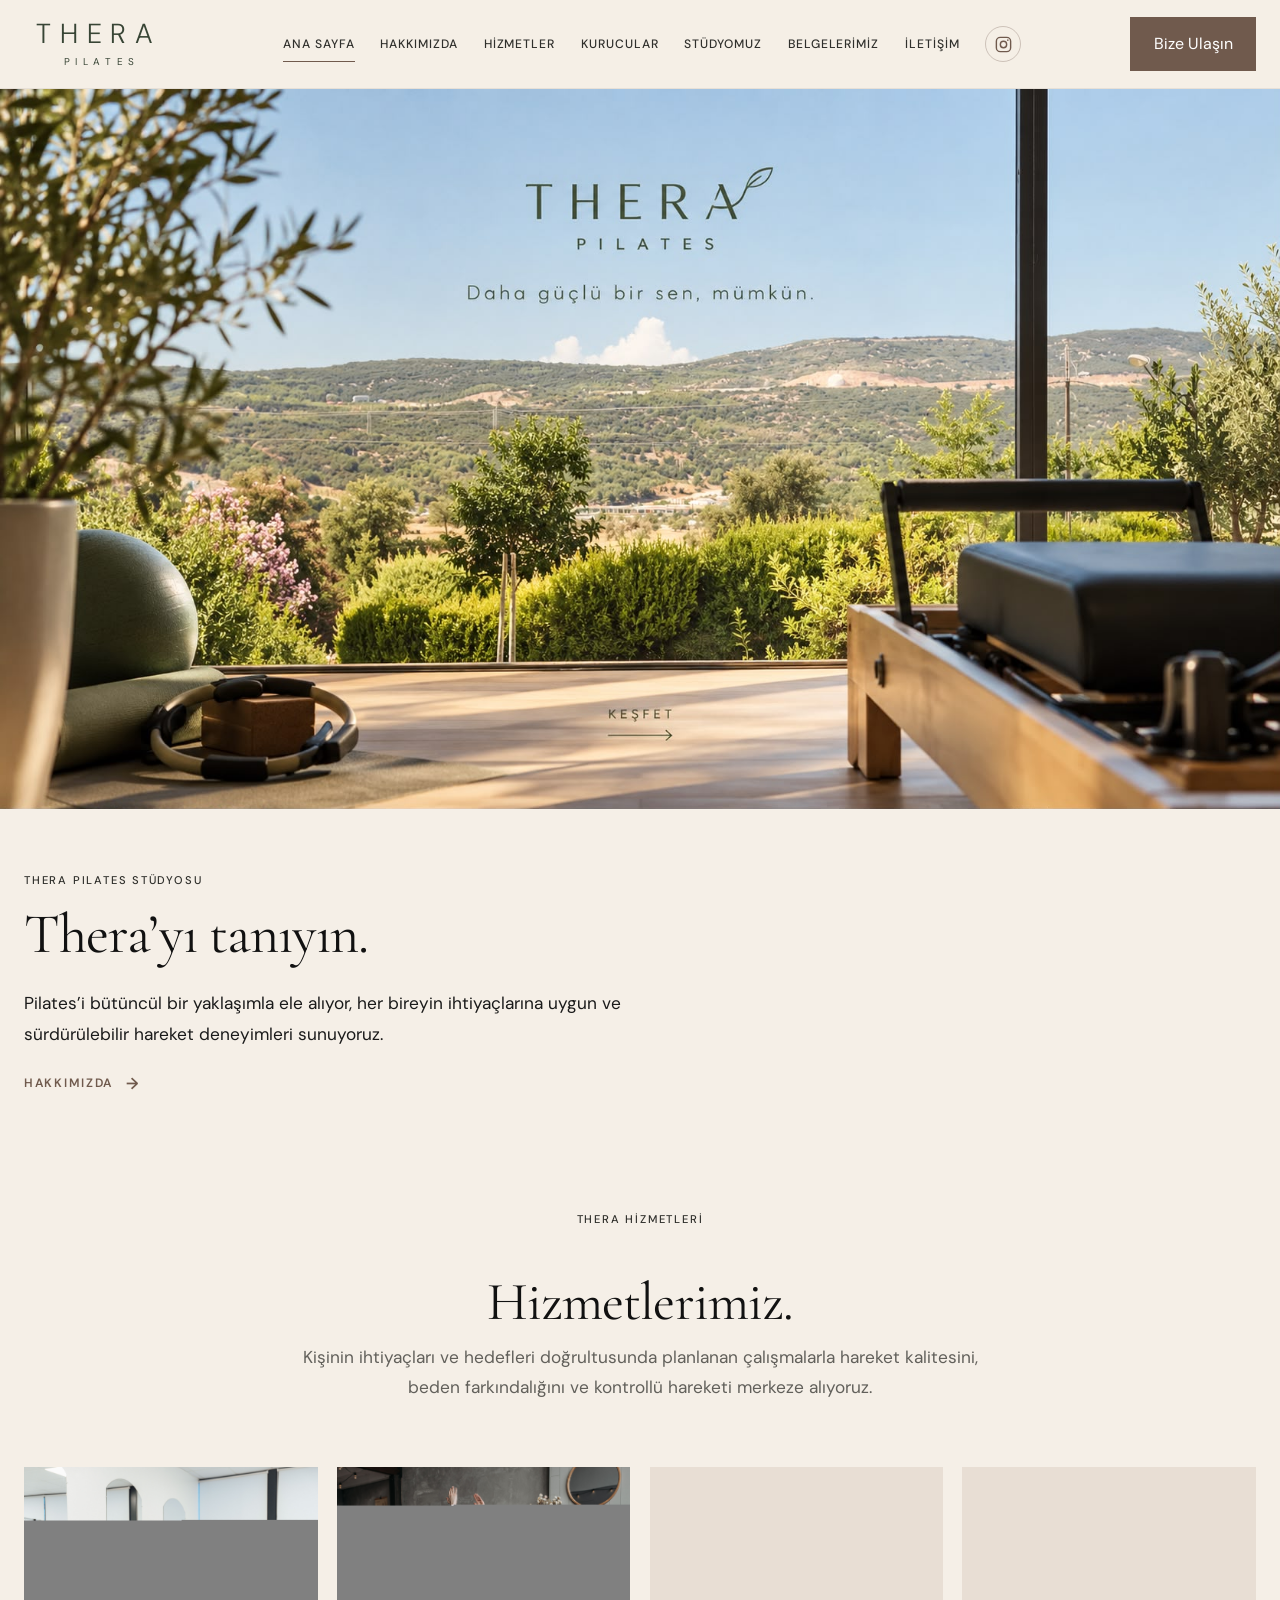
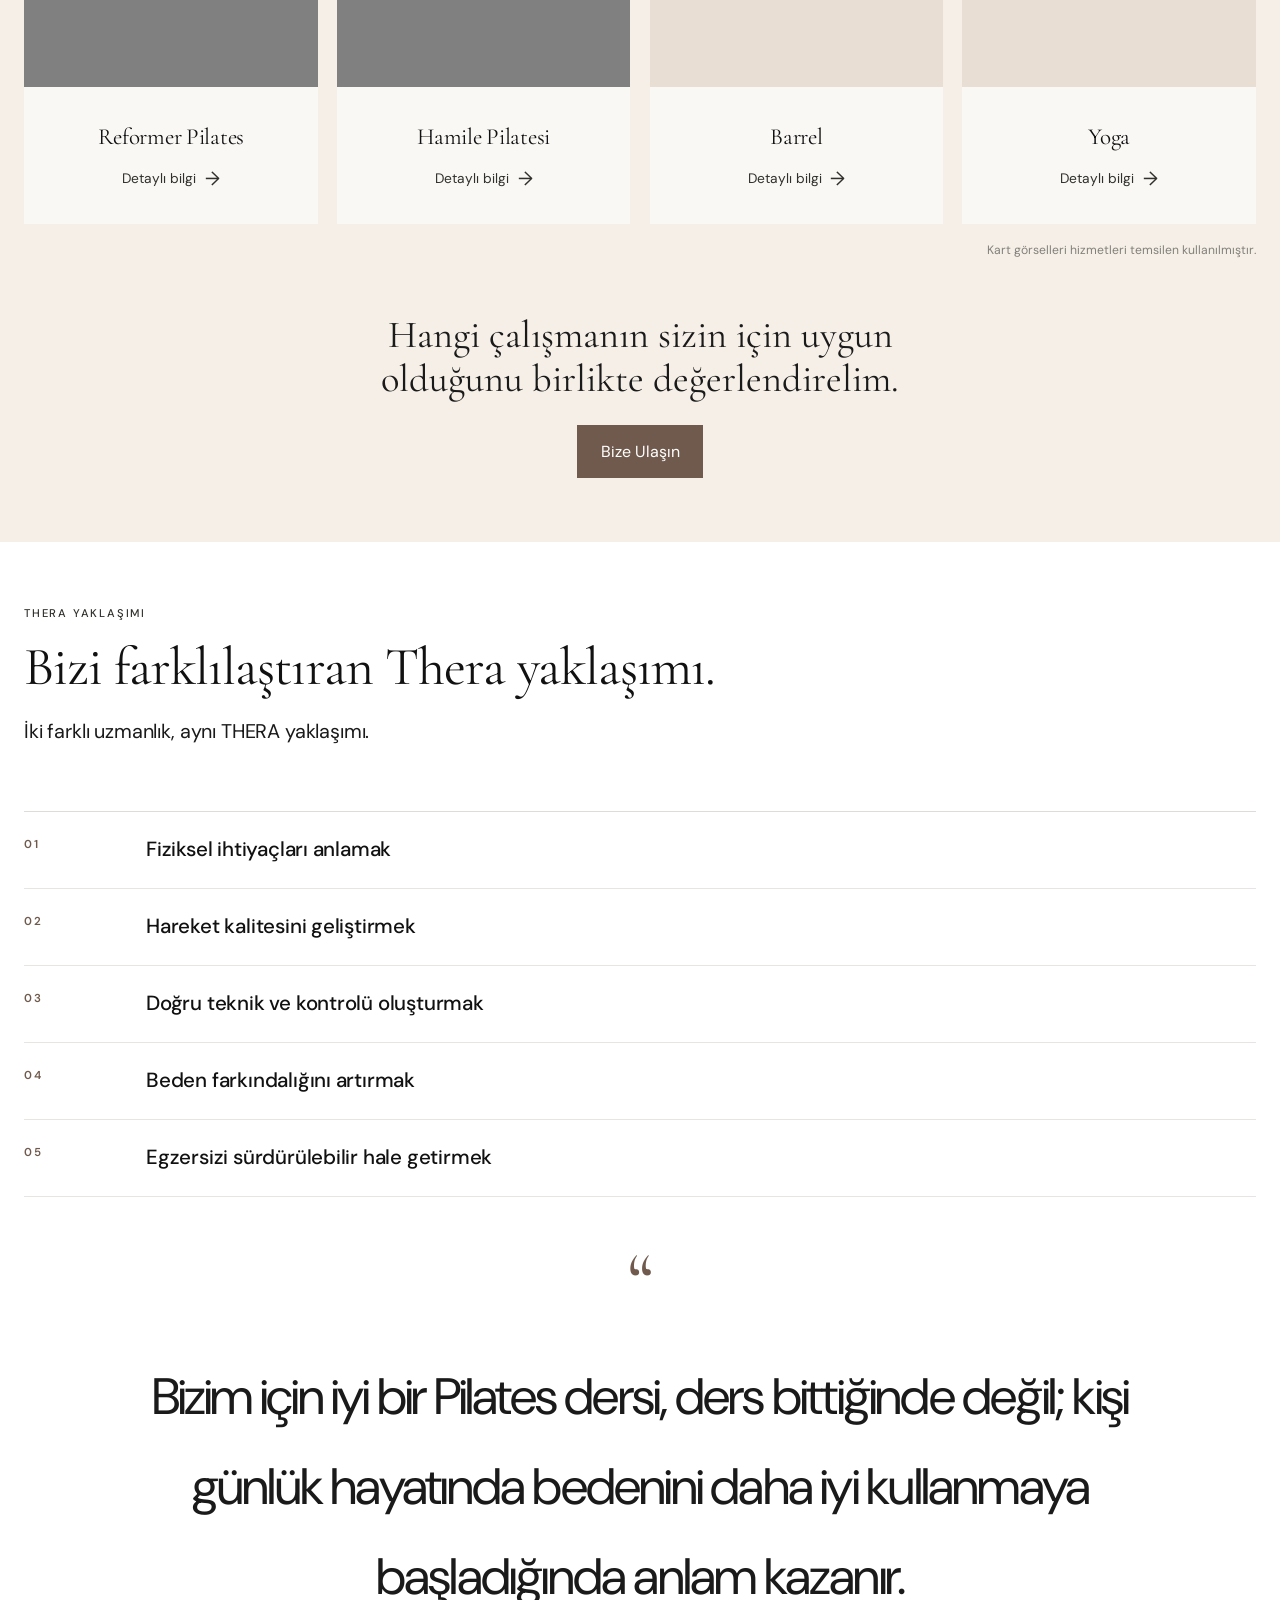
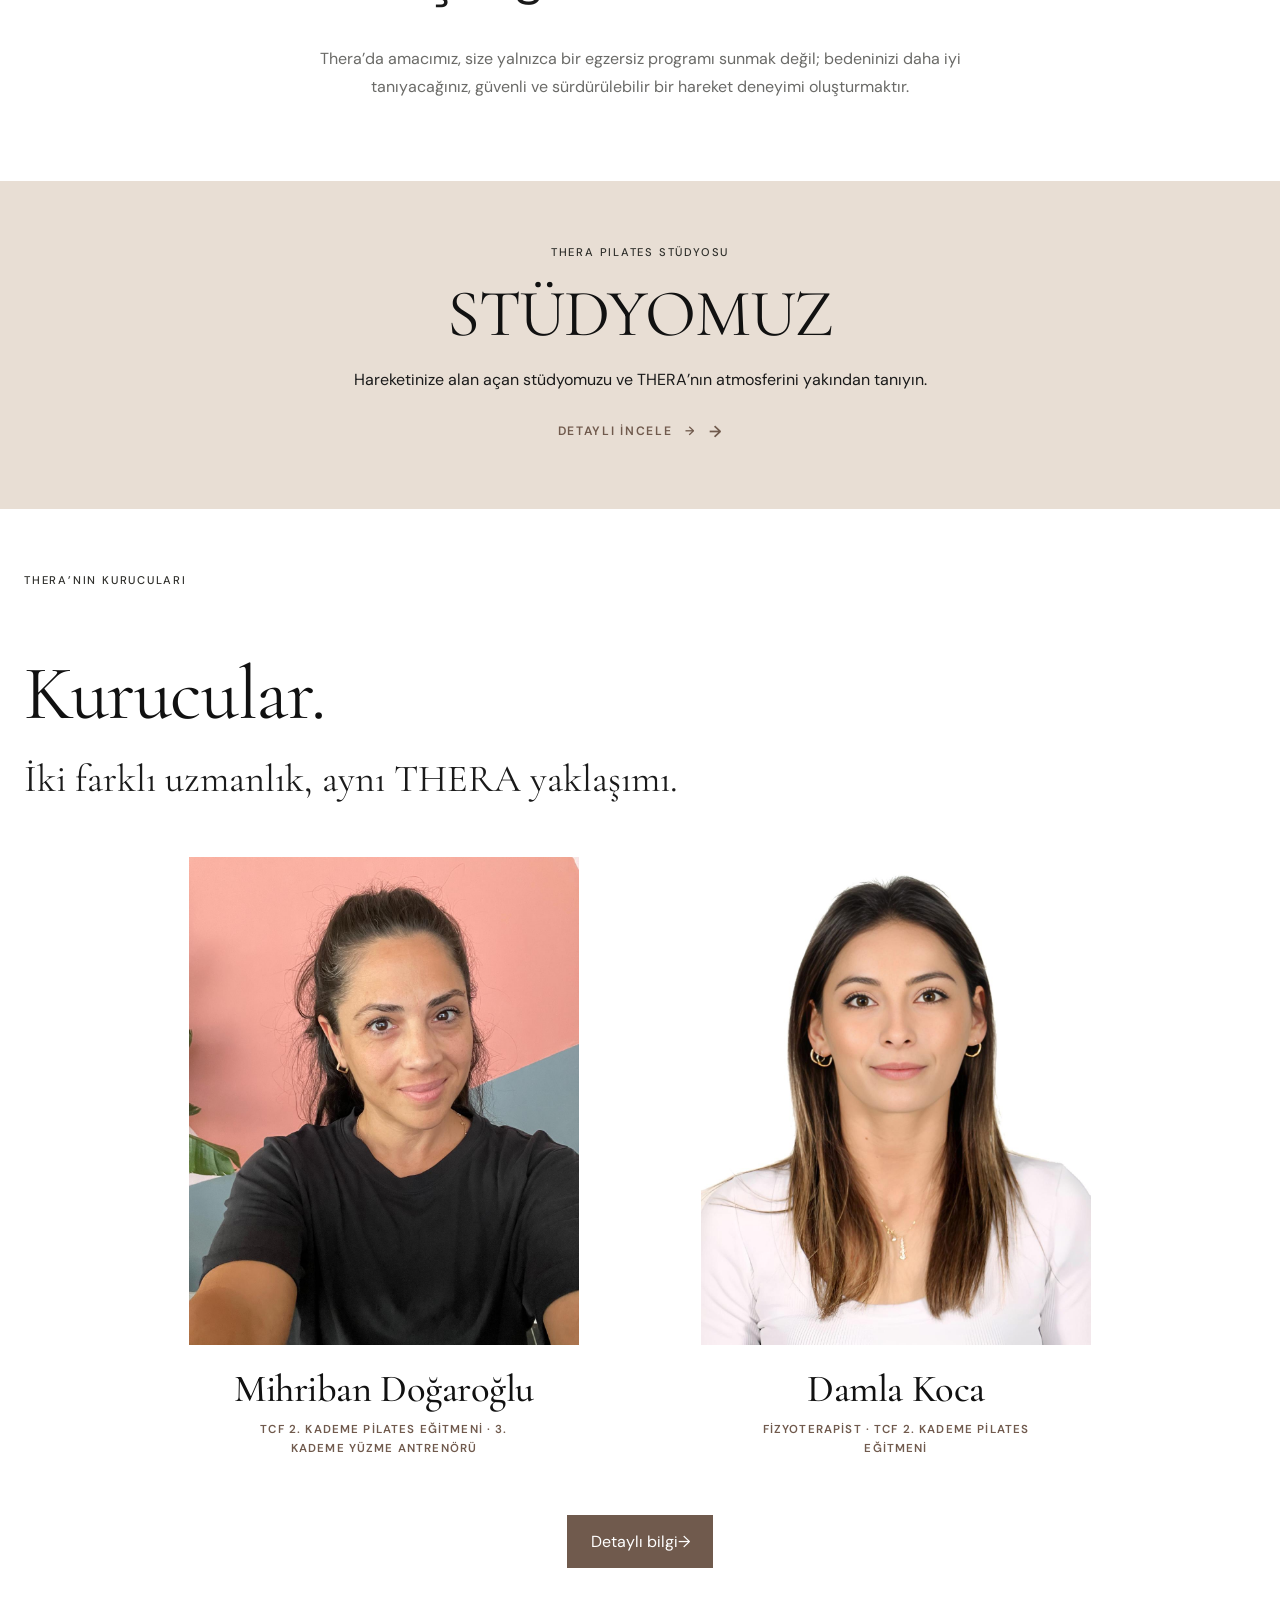
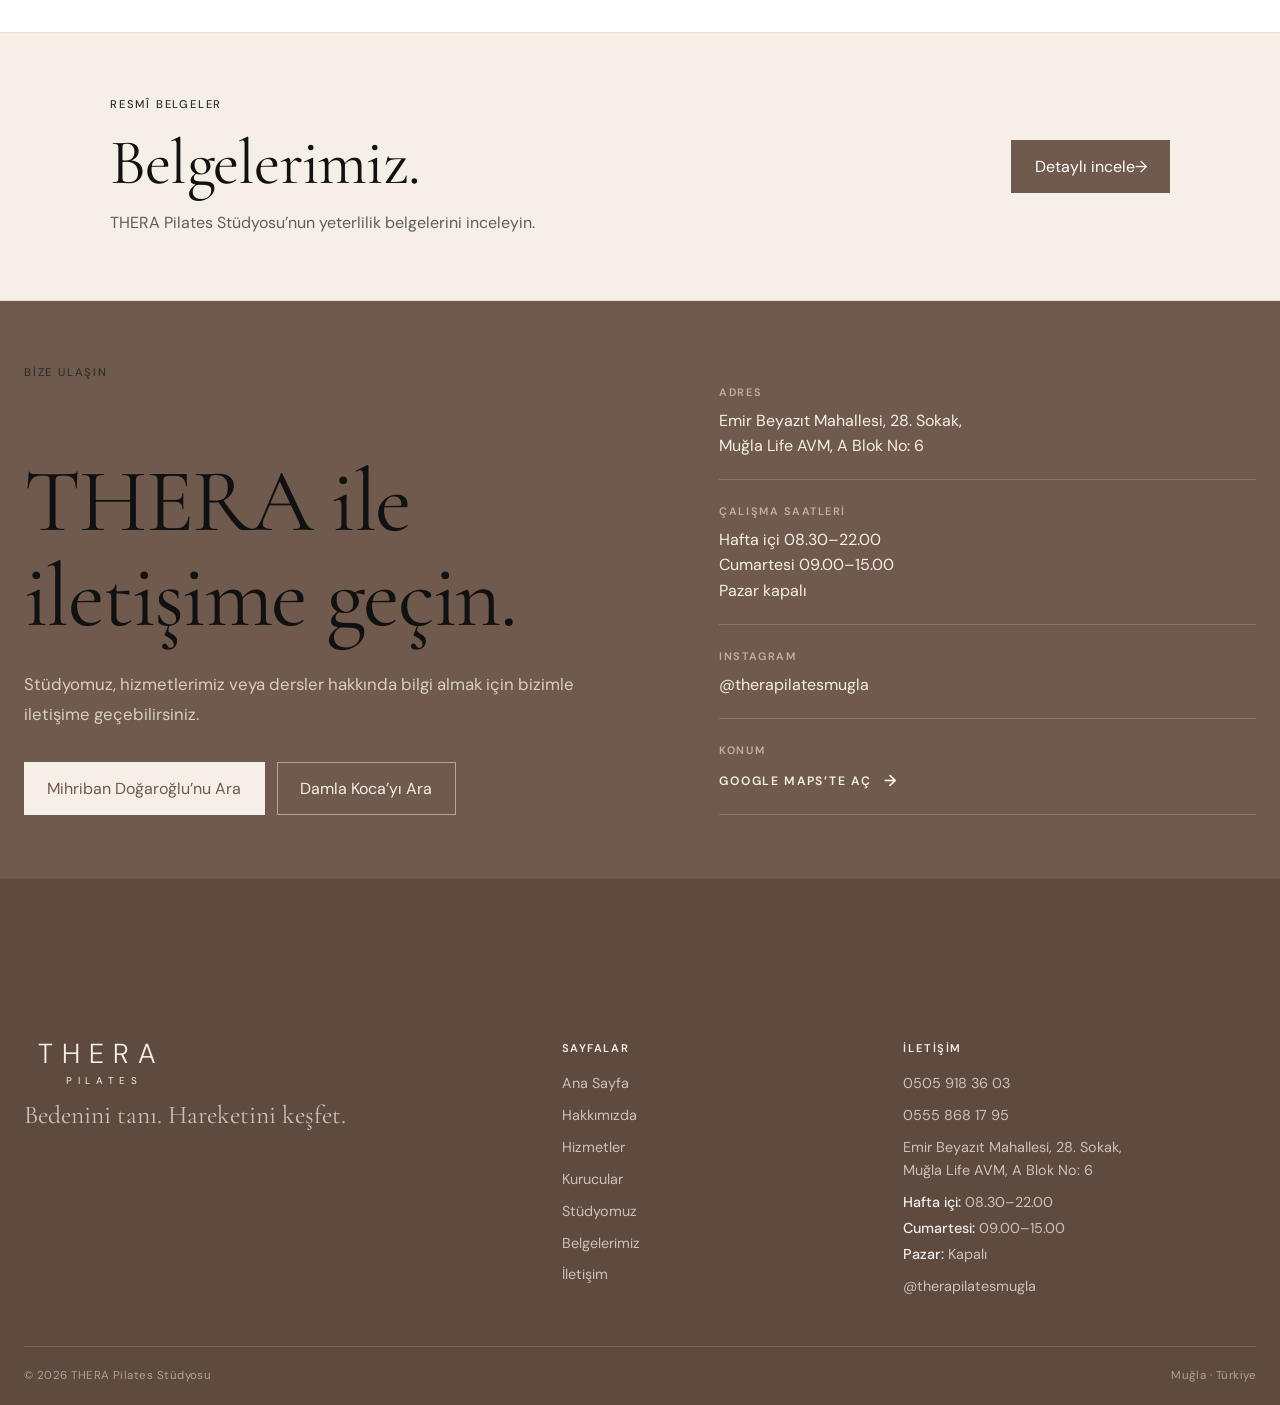
==== commit 09c8db16: "Bust cached site assets after update" ====
--- a/index.html
+++ b/index.html
@@ -10,14 +10,14 @@
   <link rel="preconnect" href="https://fonts.googleapis.com">
   <link rel="preconnect" href="https://fonts.gstatic.com" crossorigin>
   <link href="https://fonts.googleapis.com/css2?family=Cormorant+Garamond:wght@400;500;600&family=DM+Sans:wght@400;500;600&display=swap" rel="stylesheet">
-  <link rel="stylesheet" href="css/variables.css">
-  <link rel="stylesheet" href="css/base.css">
-  <link rel="stylesheet" href="css/components.css">
-  <link rel="stylesheet" href="css/header.css">
-  <link rel="stylesheet" href="css/footer.css">
-  <link rel="stylesheet" href="css/pages.css">
-  <link rel="stylesheet" href="css/typography-refined.css">
-  <link rel="stylesheet" href="css/responsive.css">
+  <link rel="stylesheet" href="css/variables.css?v=20261021">
+  <link rel="stylesheet" href="css/base.css?v=20261021">
+  <link rel="stylesheet" href="css/components.css?v=20261021">
+  <link rel="stylesheet" href="css/header.css?v=20261021">
+  <link rel="stylesheet" href="css/footer.css?v=20261021">
+  <link rel="stylesheet" href="css/pages.css?v=20261021">
+  <link rel="stylesheet" href="css/typography-refined.css?v=20261021">
+  <link rel="stylesheet" href="css/responsive.css?v=20261021">
 </head>
 <body>
 <header class="site-header">
@@ -331,9 +331,9 @@
   <span class="gallery-lightbox__counter" aria-live="polite"></span>
 </div>
 
-<script src="js/main.js" defer></script>
-<script src="js/navigation.js" defer></script>
-<script src="js/gallery.js" defer></script>
+<script src="js/main.js?v=20261021" defer></script>
+<script src="js/navigation.js?v=20261021" defer></script>
+<script src="js/gallery.js?v=20261021" defer></script>
 
 <footer class="site-footer">
   <div class="container">
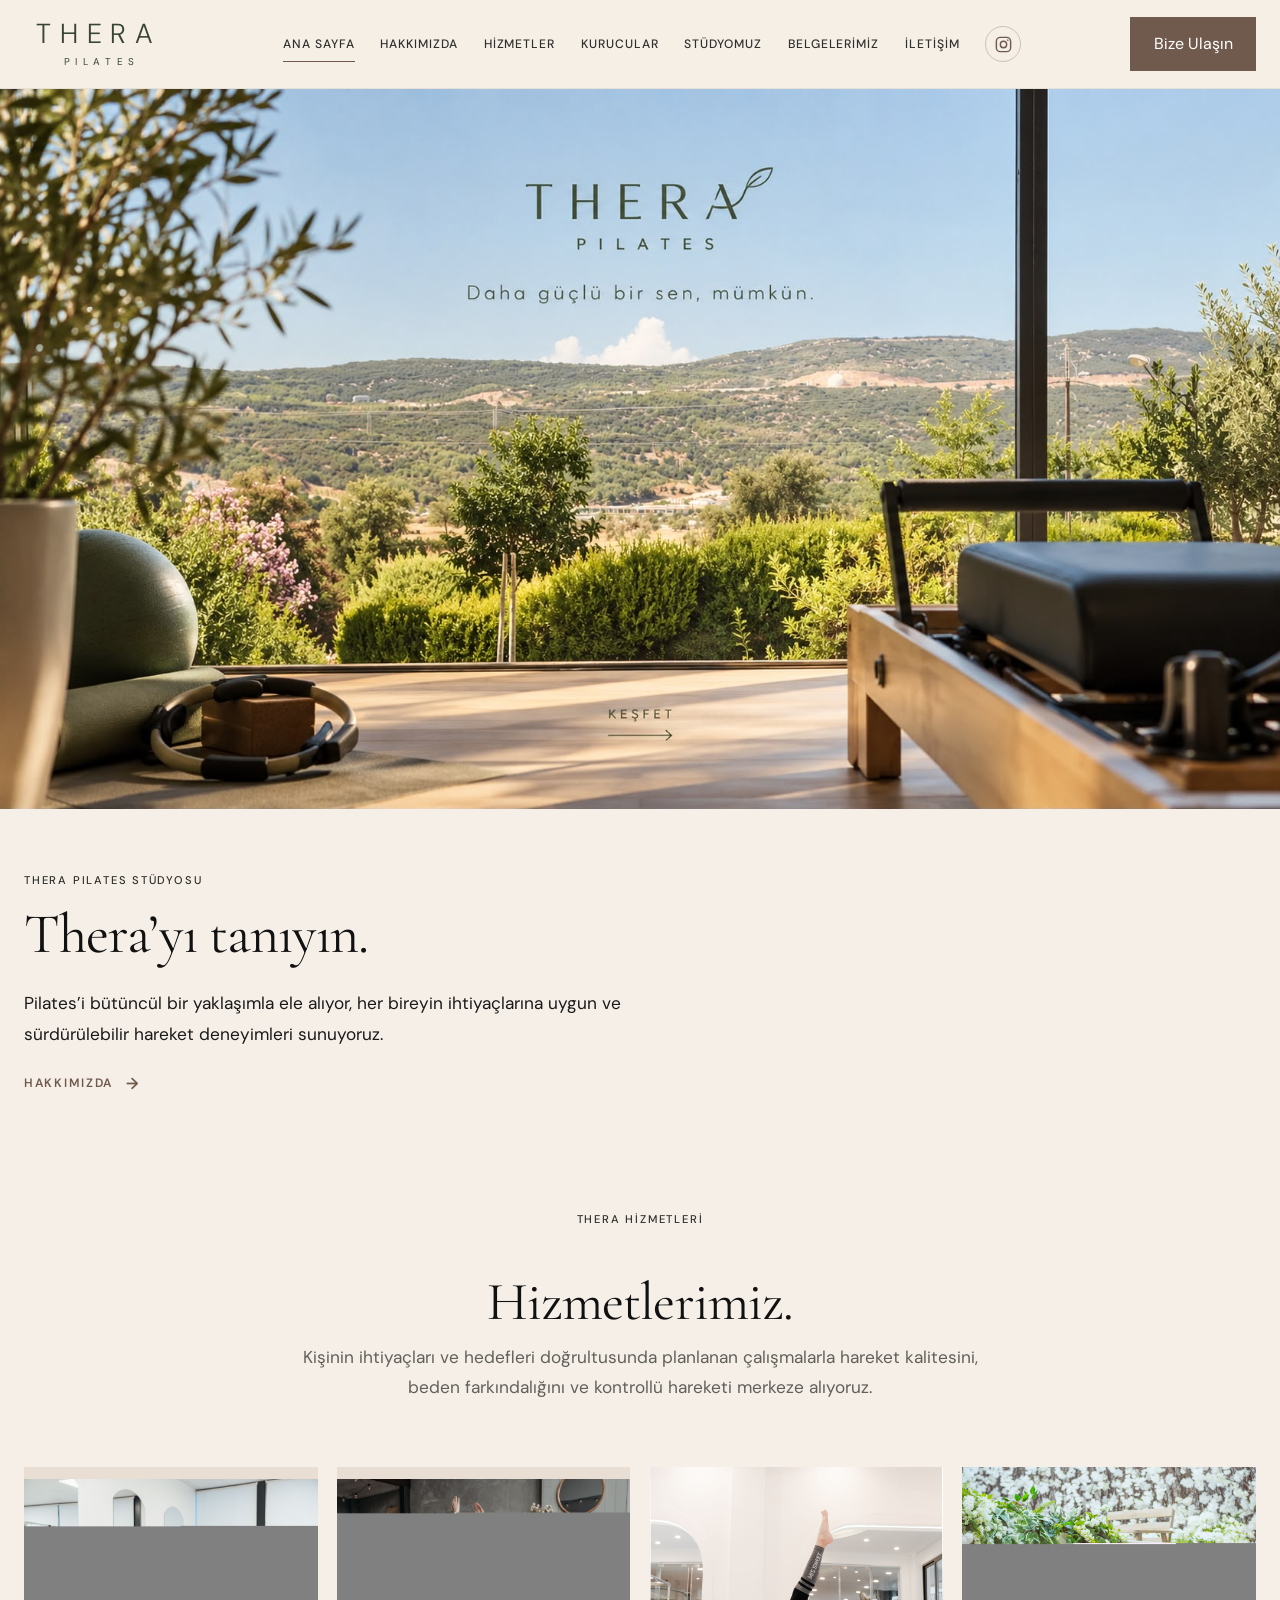
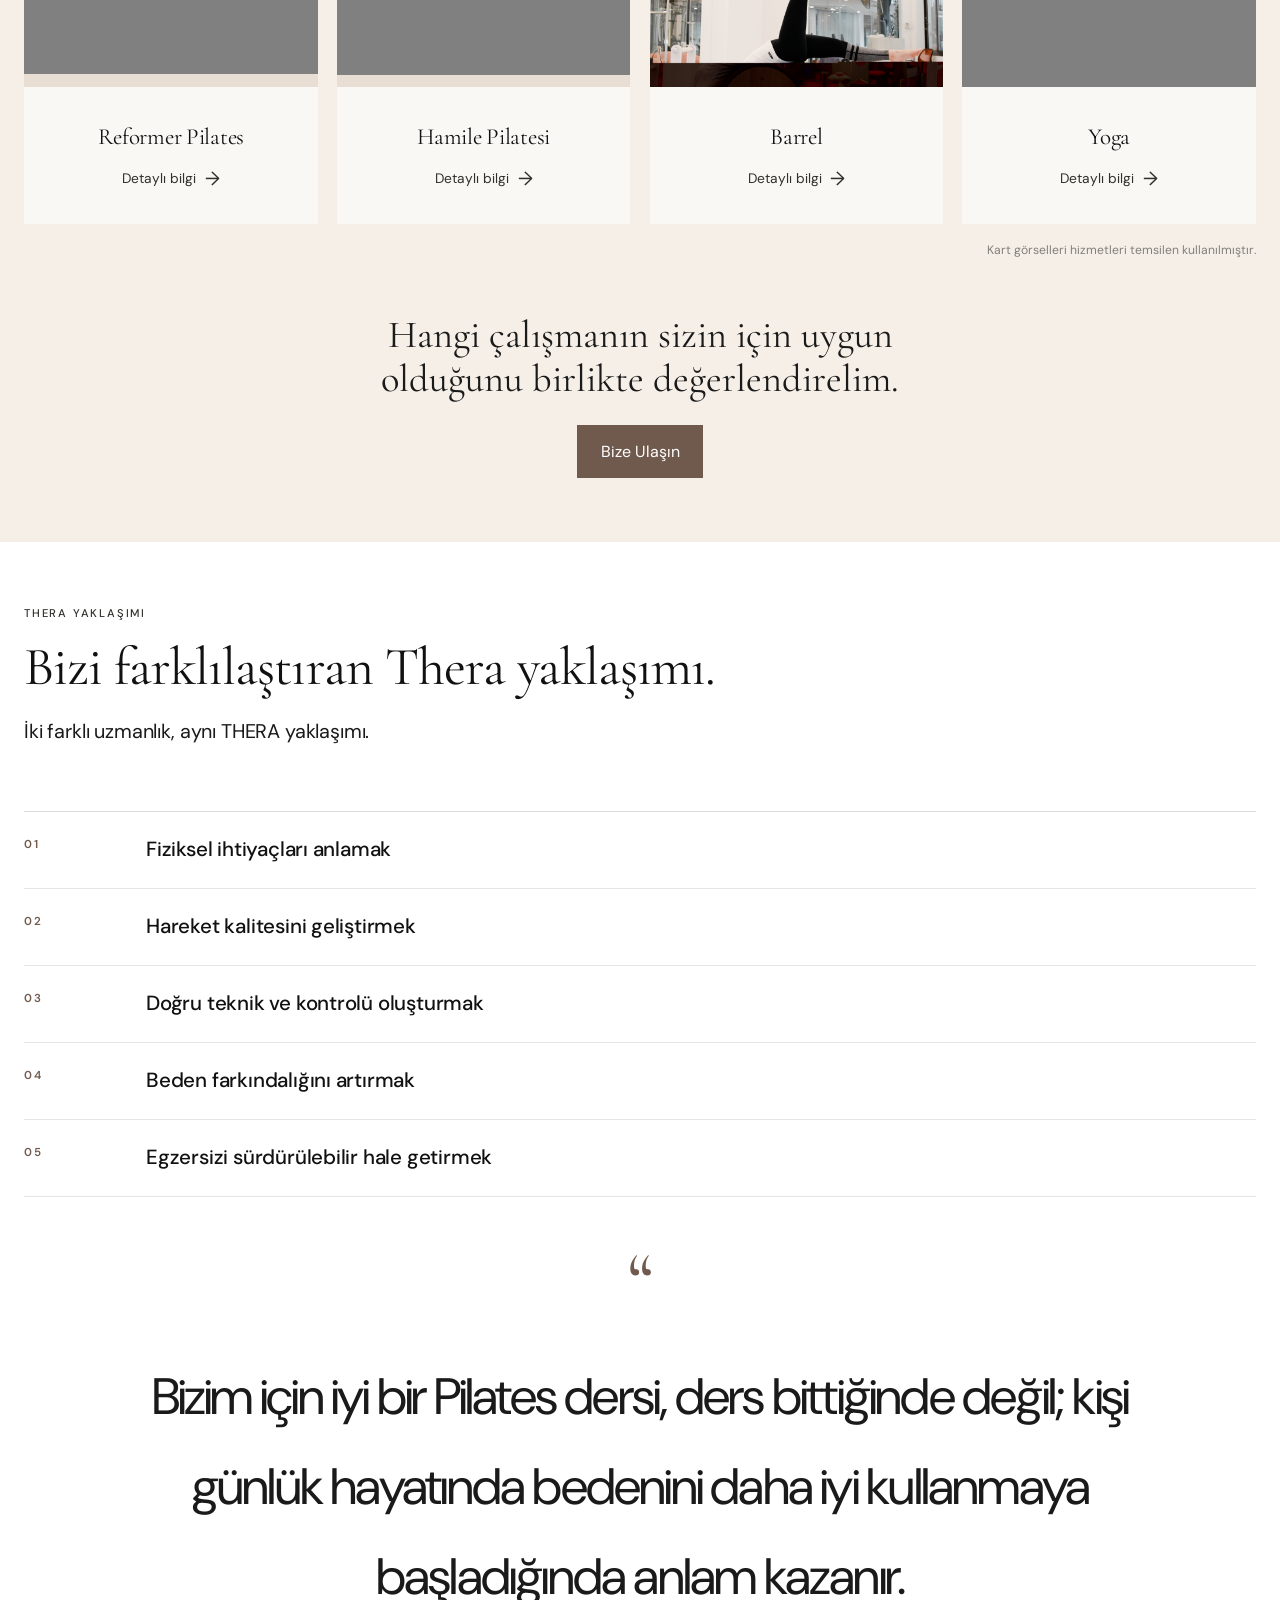
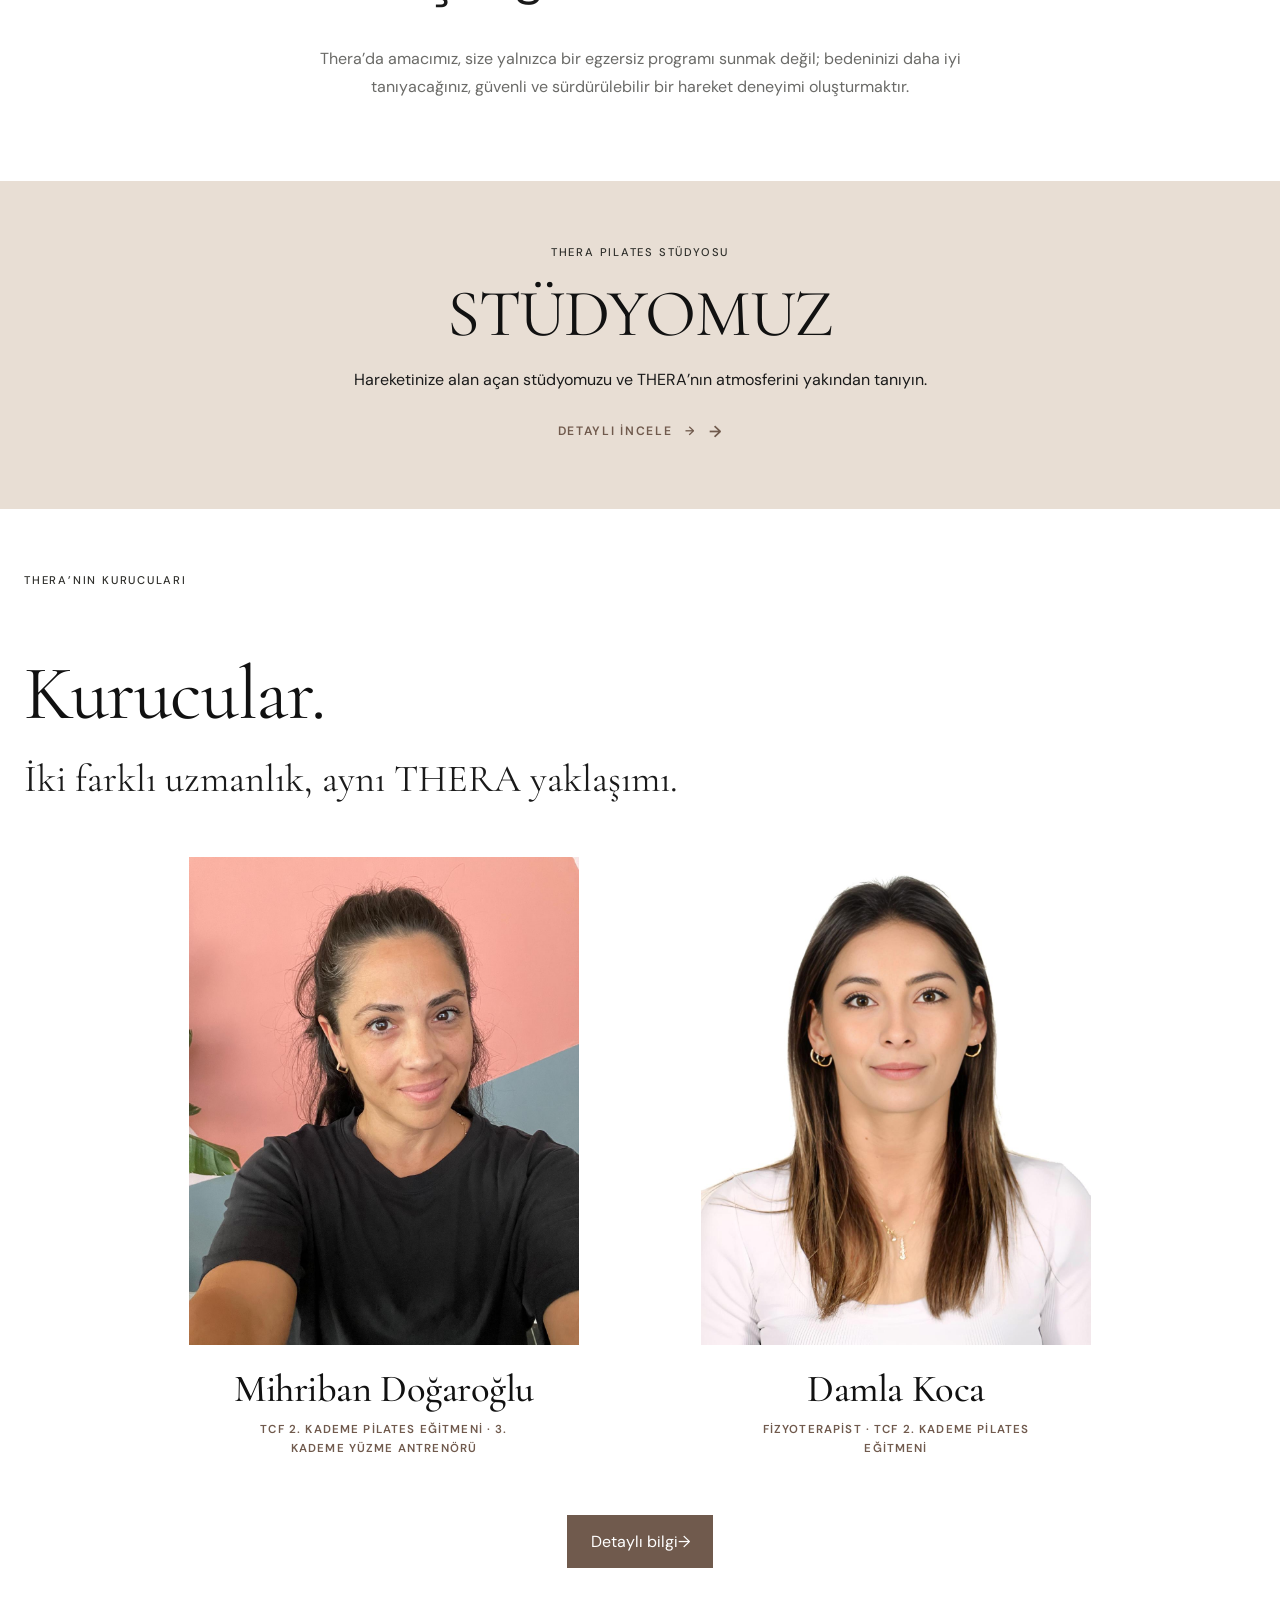
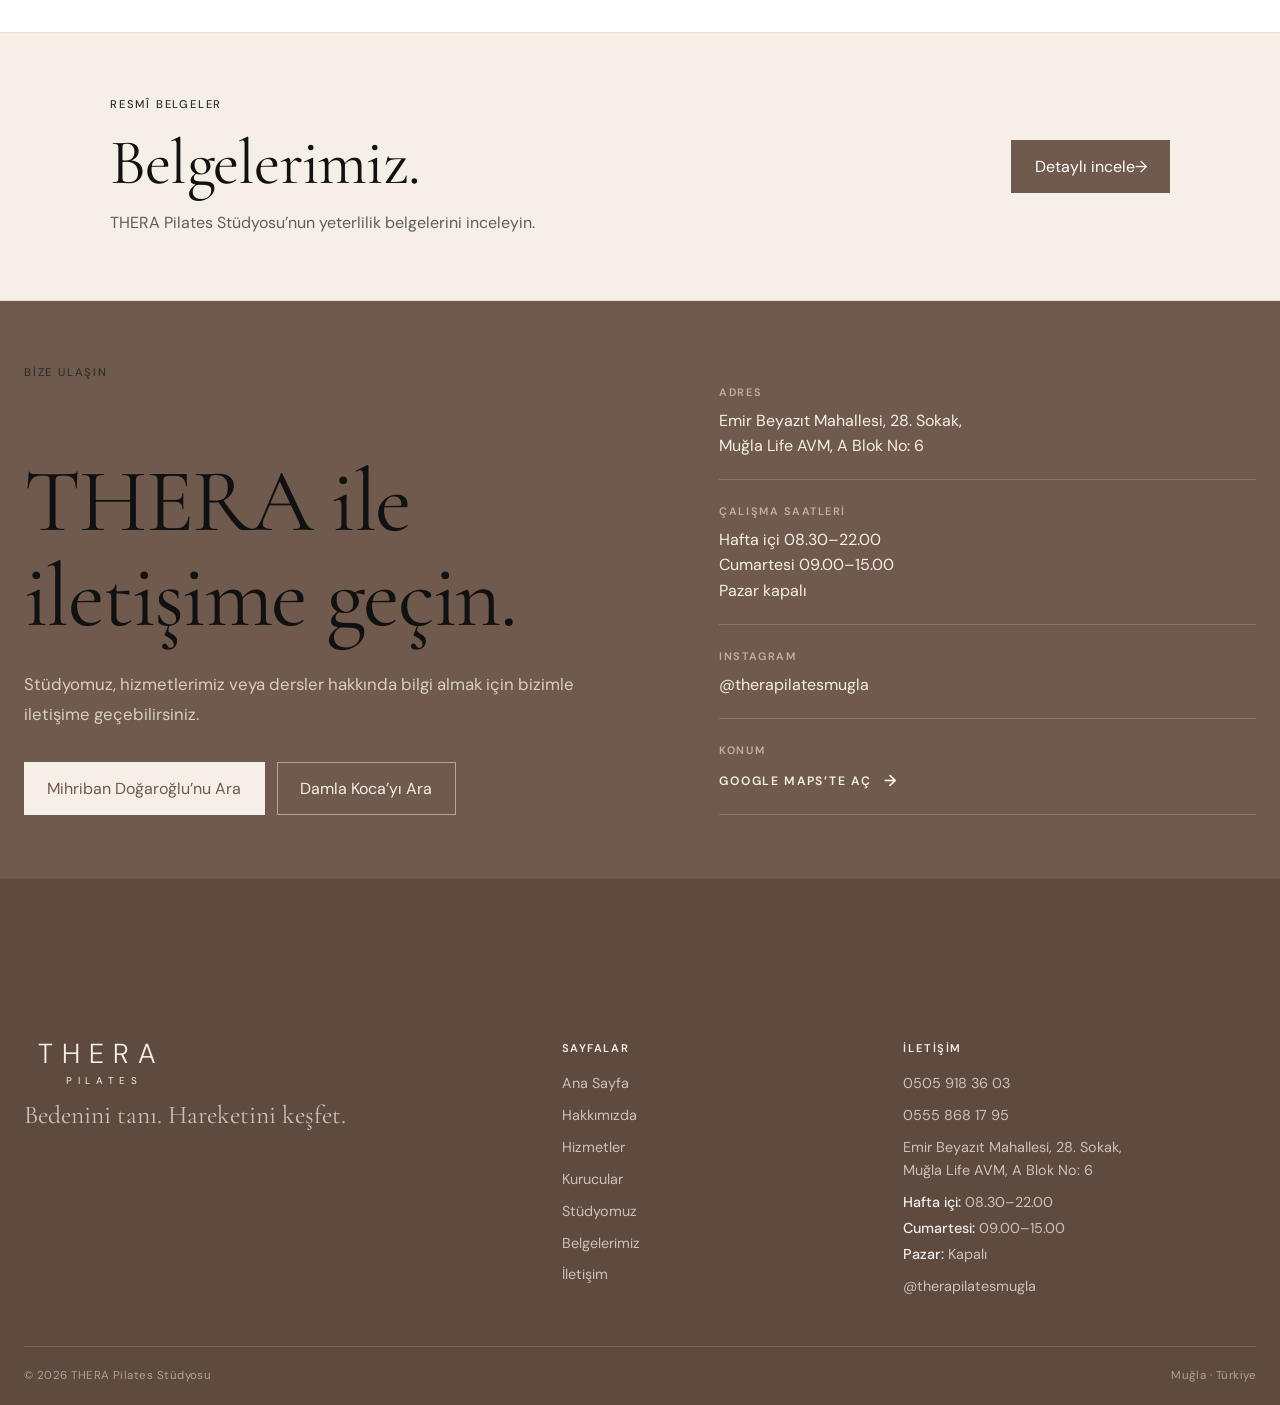
==== commit c871c402: "Show full service card photos" ====
--- a/index.html
+++ b/index.html
@@ -10,14 +10,14 @@
   <link rel="preconnect" href="https://fonts.googleapis.com">
   <link rel="preconnect" href="https://fonts.gstatic.com" crossorigin>
   <link href="https://fonts.googleapis.com/css2?family=Cormorant+Garamond:wght@400;500;600&family=DM+Sans:wght@400;500;600&display=swap" rel="stylesheet">
-  <link rel="stylesheet" href="css/variables.css?v=20261021">
-  <link rel="stylesheet" href="css/base.css?v=20261021">
-  <link rel="stylesheet" href="css/components.css?v=20261021">
-  <link rel="stylesheet" href="css/header.css?v=20261021">
-  <link rel="stylesheet" href="css/footer.css?v=20261021">
-  <link rel="stylesheet" href="css/pages.css?v=20261021">
-  <link rel="stylesheet" href="css/typography-refined.css?v=20261021">
-  <link rel="stylesheet" href="css/responsive.css?v=20261021">
+  <link rel="stylesheet" href="css/variables.css?v=20261021-2">
+  <link rel="stylesheet" href="css/base.css?v=20261021-2">
+  <link rel="stylesheet" href="css/components.css?v=20261021-2">
+  <link rel="stylesheet" href="css/header.css?v=20261021-2">
+  <link rel="stylesheet" href="css/footer.css?v=20261021-2">
+  <link rel="stylesheet" href="css/pages.css?v=20261021-2">
+  <link rel="stylesheet" href="css/typography-refined.css?v=20261021-2">
+  <link rel="stylesheet" href="css/responsive.css?v=20261021-2">
 </head>
 <body>
 <header class="site-header">
@@ -331,9 +331,9 @@
   <span class="gallery-lightbox__counter" aria-live="polite"></span>
 </div>
 
-<script src="js/main.js?v=20261021" defer></script>
-<script src="js/navigation.js?v=20261021" defer></script>
-<script src="js/gallery.js?v=20261021" defer></script>
+<script src="js/main.js?v=20261021-2" defer></script>
+<script src="js/navigation.js?v=20261021-2" defer></script>
+<script src="js/gallery.js?v=20261021-2" defer></script>
 
 <footer class="site-footer">
   <div class="container">
--- a/css/pages.css
+++ b/css/pages.css
@@ -2416,6 +2416,8 @@
 
 .service-card__media {
   display: block;
+  display: grid;
+  place-items: center;
   overflow: hidden;
   aspect-ratio: 4 / 3;
   background: var(--color-soft-beige);
@@ -2424,7 +2426,7 @@
 .service-card__media img {
   width: 100%;
   height: 100%;
-  object-fit: cover;
+  object-fit: contain;
   transition: transform 650ms ease;
 }
 
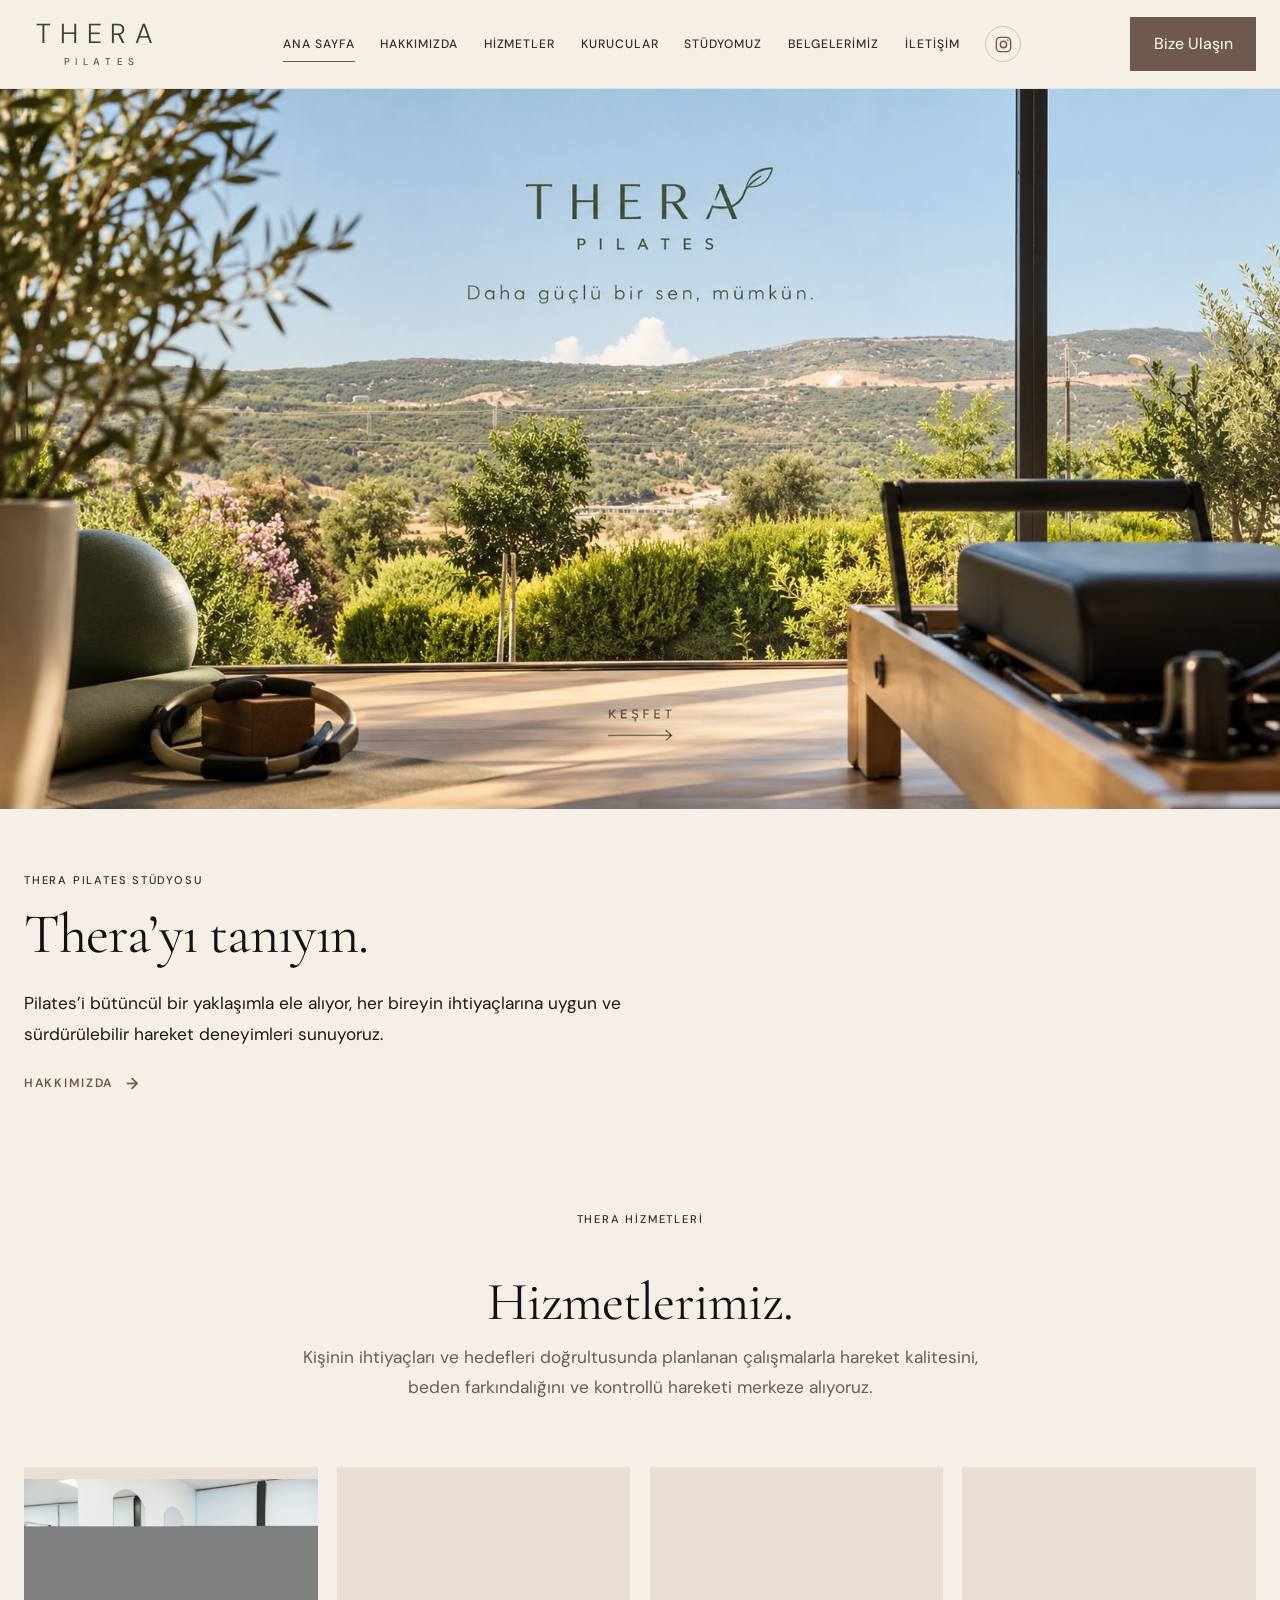
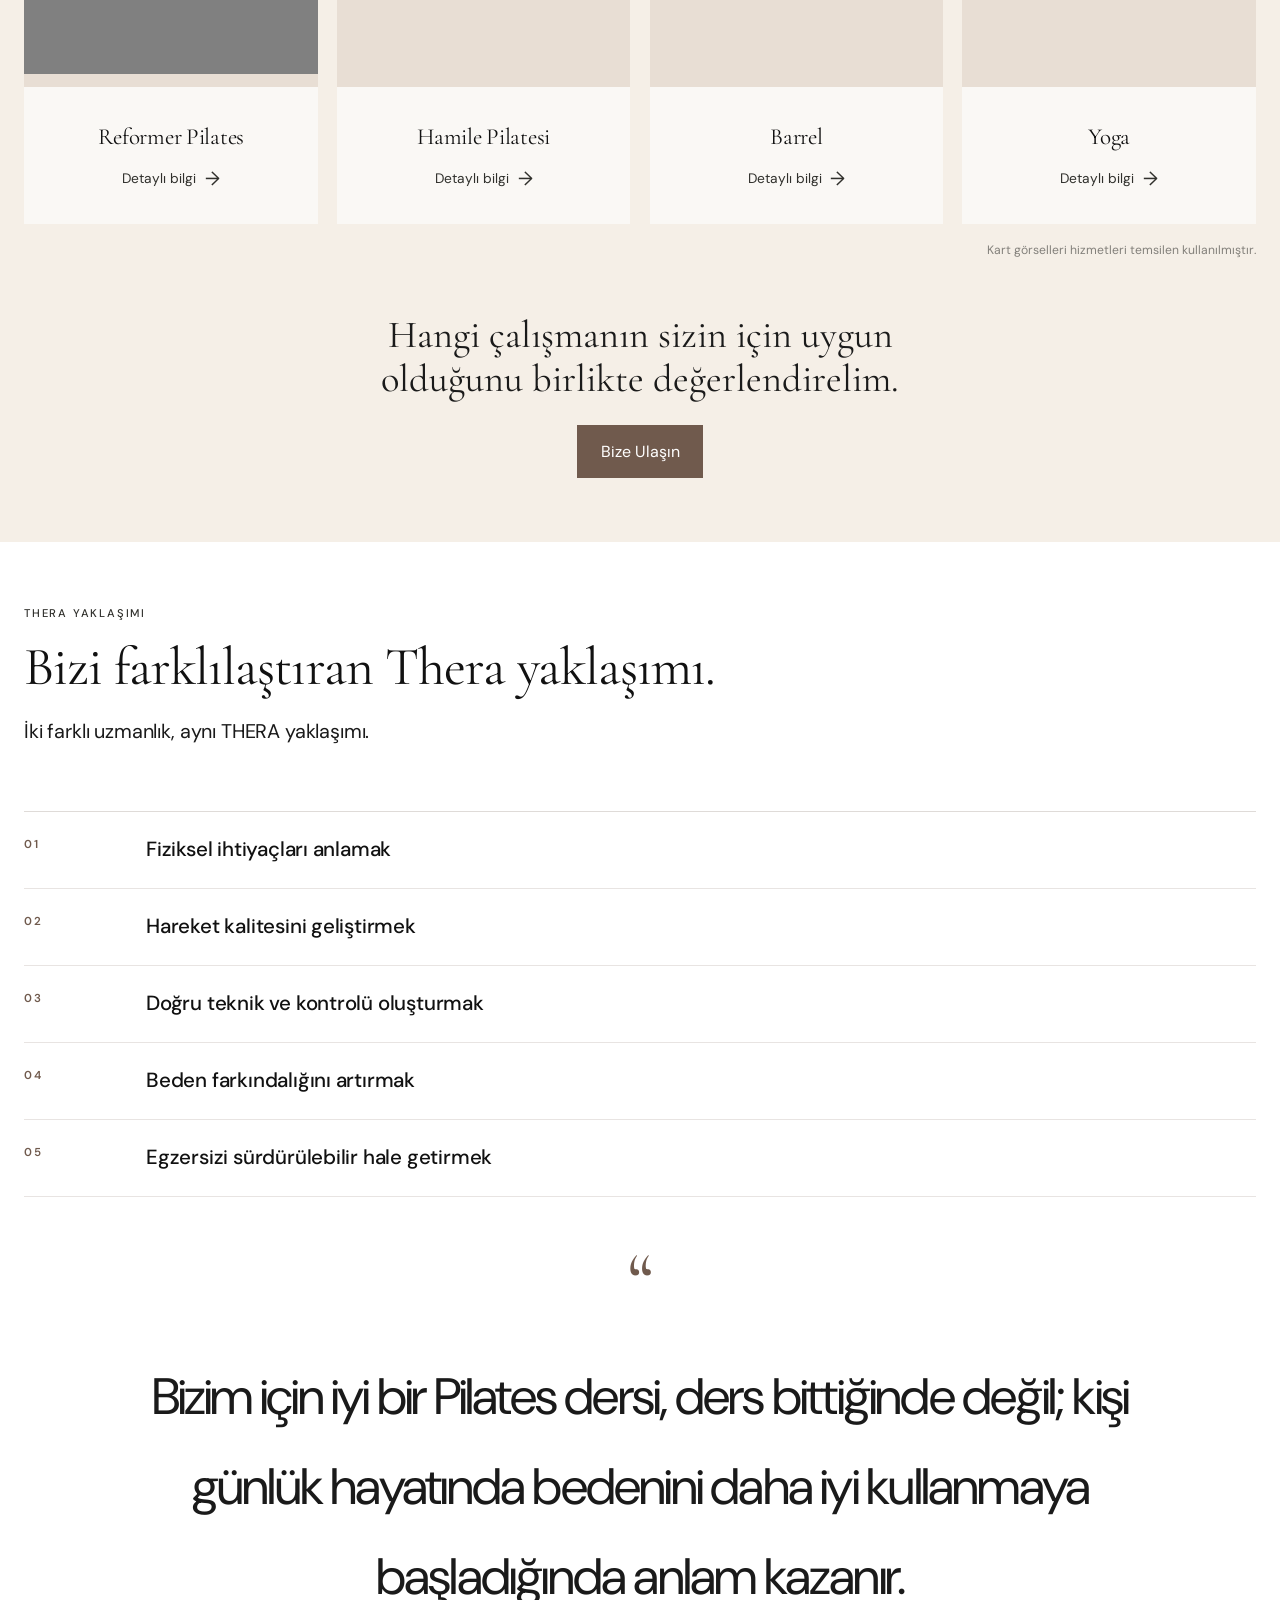
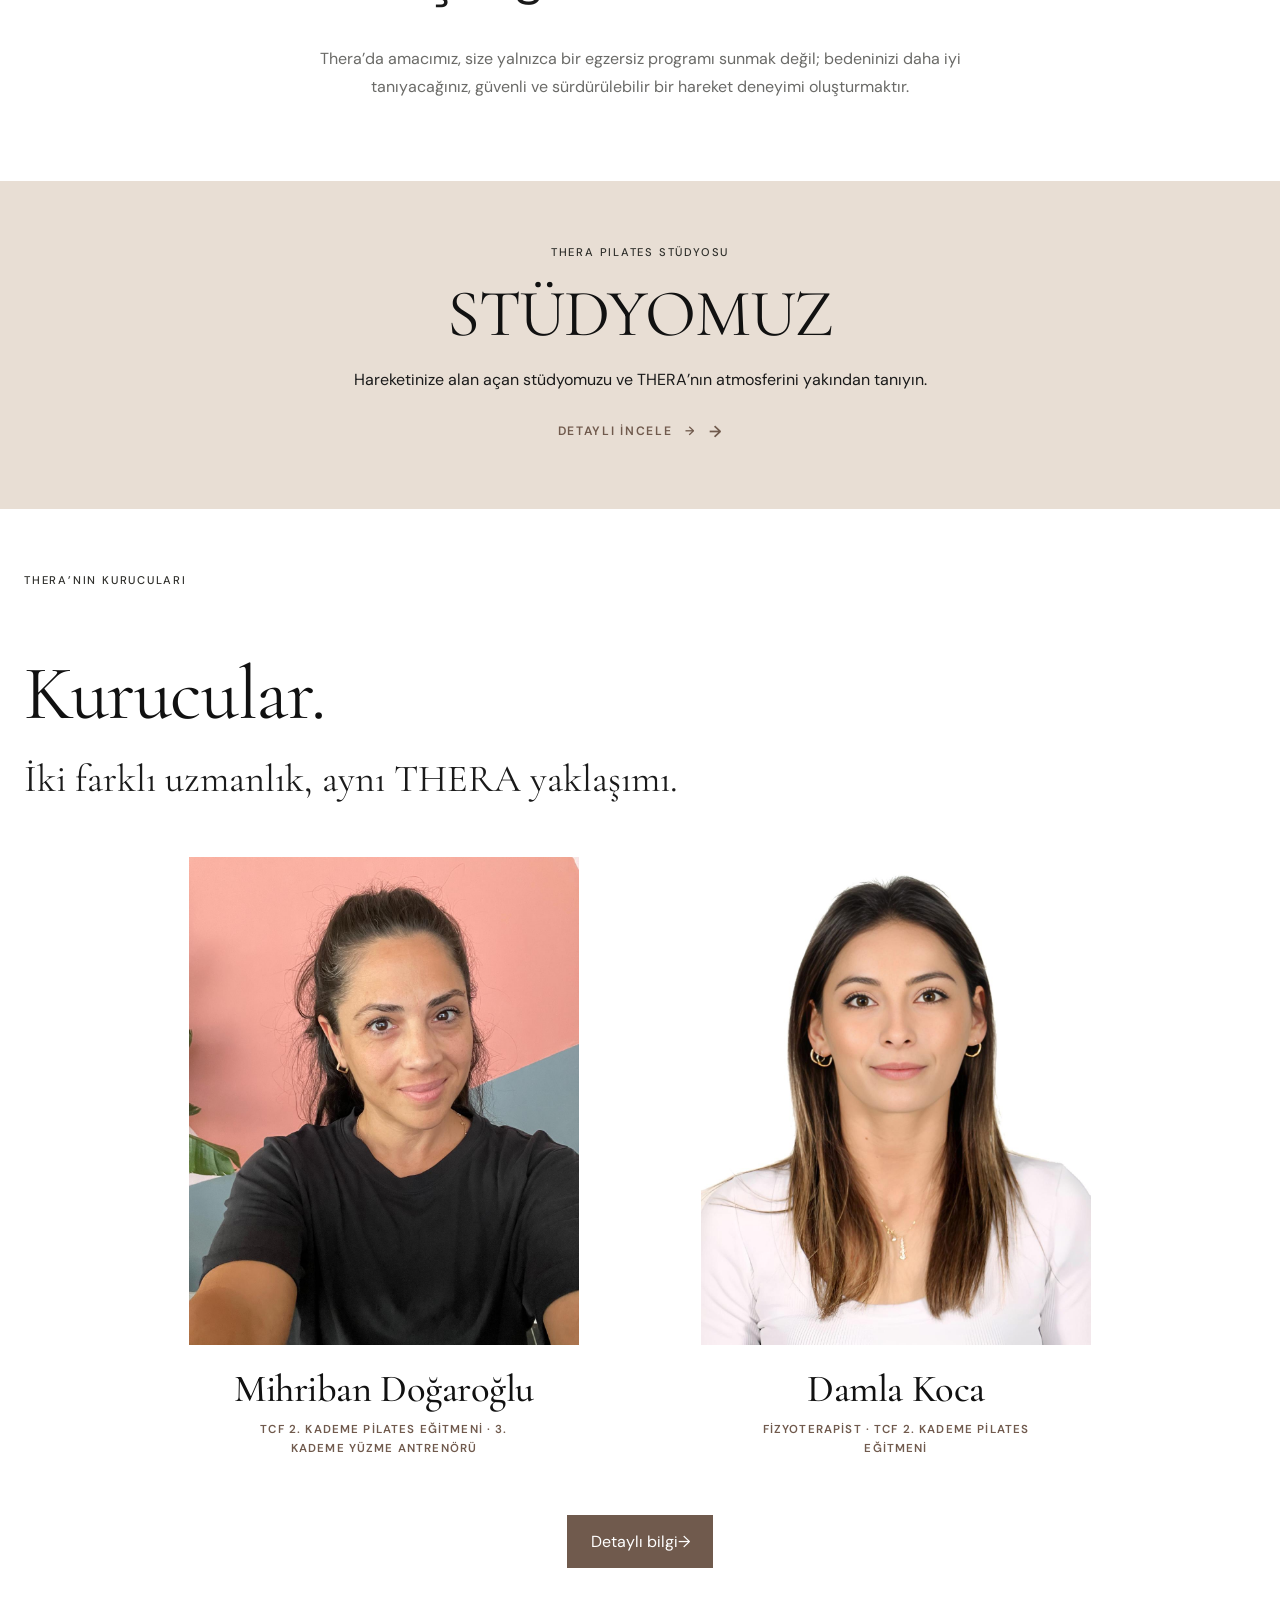
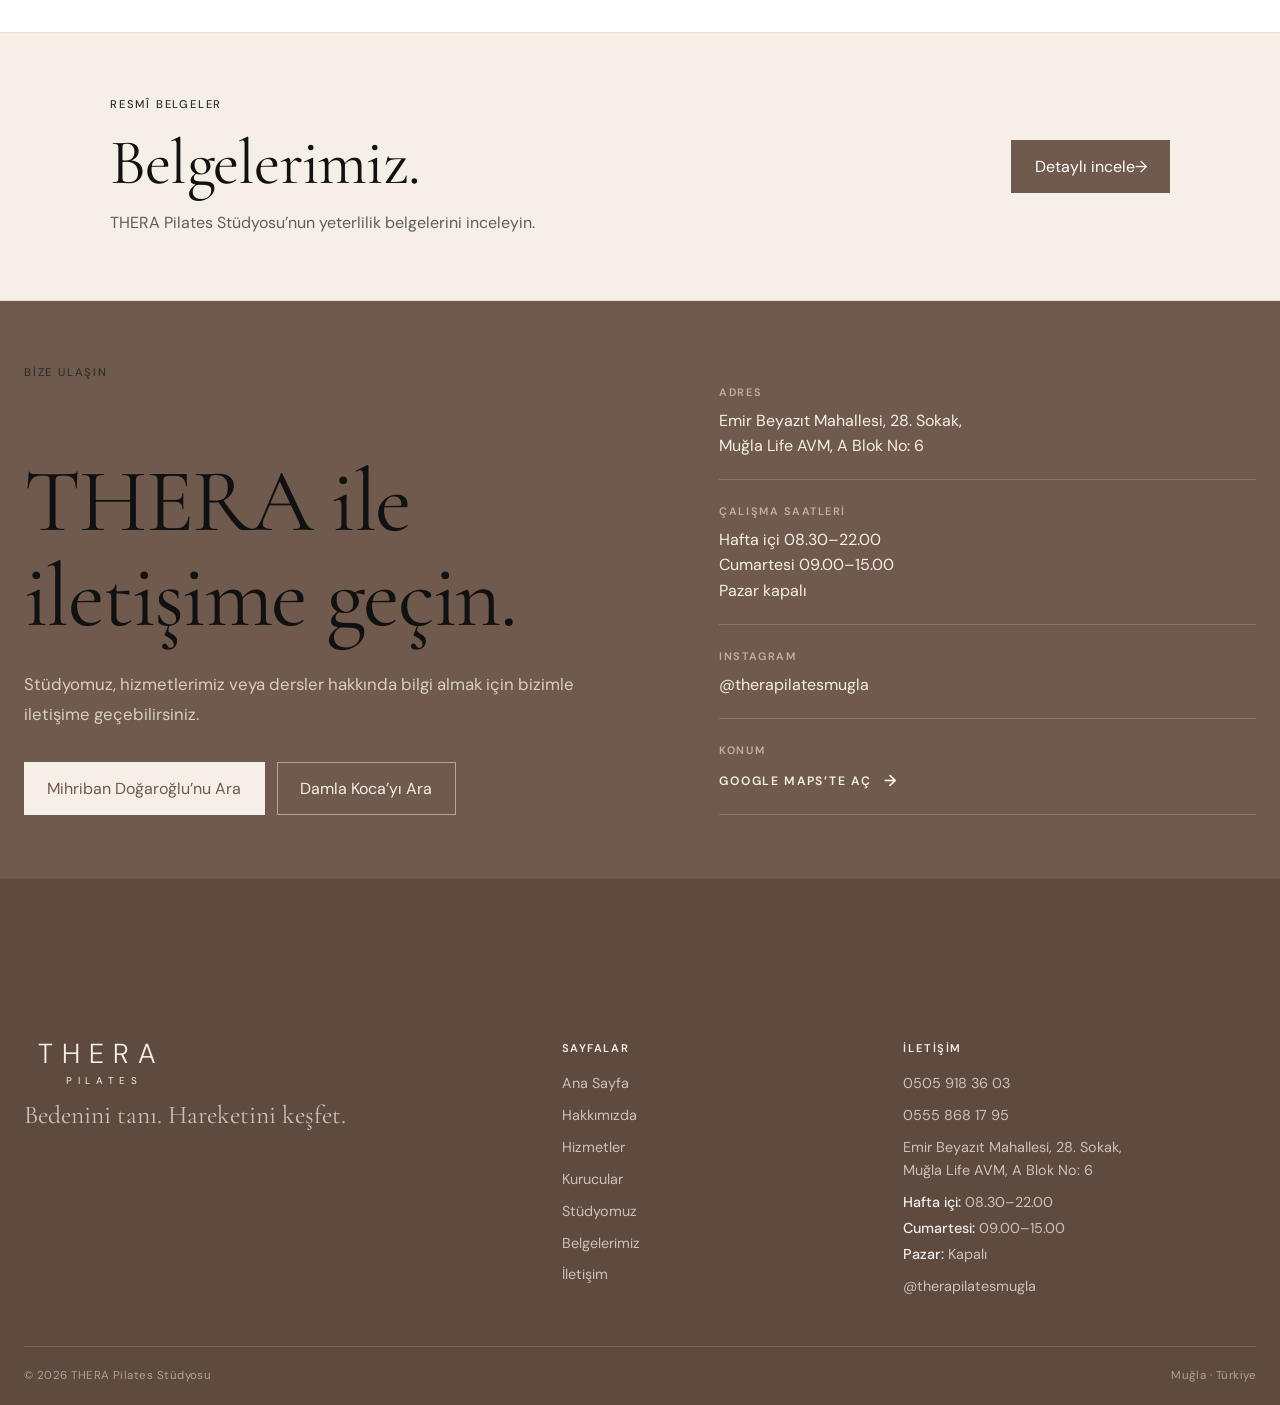
==== commit 9bf8827e: "Constrain service images inside full-frame cards" ====
--- a/index.html
+++ b/index.html
@@ -10,14 +10,14 @@
   <link rel="preconnect" href="https://fonts.googleapis.com">
   <link rel="preconnect" href="https://fonts.gstatic.com" crossorigin>
   <link href="https://fonts.googleapis.com/css2?family=Cormorant+Garamond:wght@400;500;600&family=DM+Sans:wght@400;500;600&display=swap" rel="stylesheet">
-  <link rel="stylesheet" href="css/variables.css?v=20261021-2">
-  <link rel="stylesheet" href="css/base.css?v=20261021-2">
-  <link rel="stylesheet" href="css/components.css?v=20261021-2">
-  <link rel="stylesheet" href="css/header.css?v=20261021-2">
-  <link rel="stylesheet" href="css/footer.css?v=20261021-2">
-  <link rel="stylesheet" href="css/pages.css?v=20261021-2">
-  <link rel="stylesheet" href="css/typography-refined.css?v=20261021-2">
-  <link rel="stylesheet" href="css/responsive.css?v=20261021-2">
+  <link rel="stylesheet" href="css/variables.css?v=20261021-3">
+  <link rel="stylesheet" href="css/base.css?v=20261021-3">
+  <link rel="stylesheet" href="css/components.css?v=20261021-3">
+  <link rel="stylesheet" href="css/header.css?v=20261021-3">
+  <link rel="stylesheet" href="css/footer.css?v=20261021-3">
+  <link rel="stylesheet" href="css/pages.css?v=20261021-3">
+  <link rel="stylesheet" href="css/typography-refined.css?v=20261021-3">
+  <link rel="stylesheet" href="css/responsive.css?v=20261021-3">
 </head>
 <body>
 <header class="site-header">
@@ -331,9 +331,9 @@
   <span class="gallery-lightbox__counter" aria-live="polite"></span>
 </div>
 
-<script src="js/main.js?v=20261021-2" defer></script>
-<script src="js/navigation.js?v=20261021-2" defer></script>
-<script src="js/gallery.js?v=20261021-2" defer></script>
+<script src="js/main.js?v=20261021-3" defer></script>
+<script src="js/navigation.js?v=20261021-3" defer></script>
+<script src="js/gallery.js?v=20261021-3" defer></script>
 
 <footer class="site-footer">
   <div class="container">
--- a/css/pages.css
+++ b/css/pages.css
@@ -2416,14 +2416,15 @@
 
 .service-card__media {
   display: block;
-  display: grid;
-  place-items: center;
+  position: relative;
   overflow: hidden;
   aspect-ratio: 4 / 3;
   background: var(--color-soft-beige);
 }
 
 .service-card__media img {
+  position: absolute;
+  inset: 0;
   width: 100%;
   height: 100%;
   object-fit: contain;
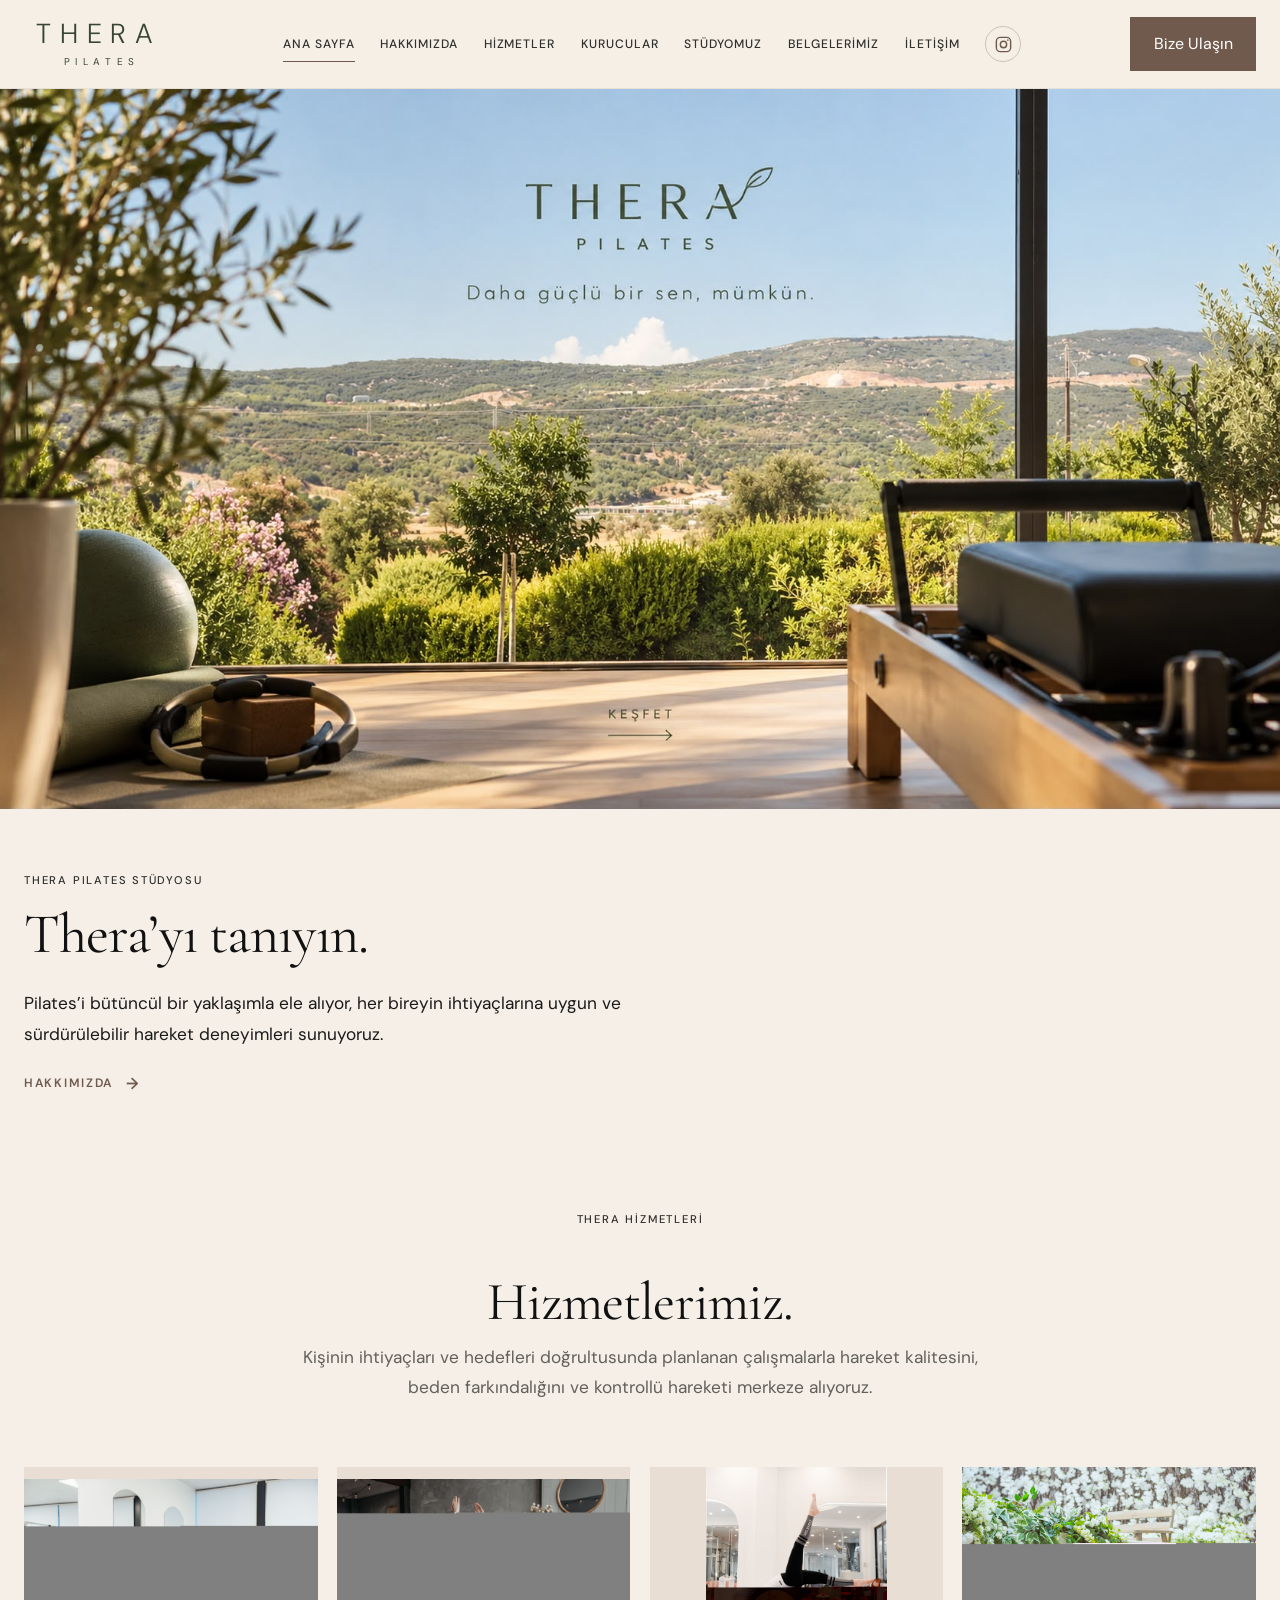
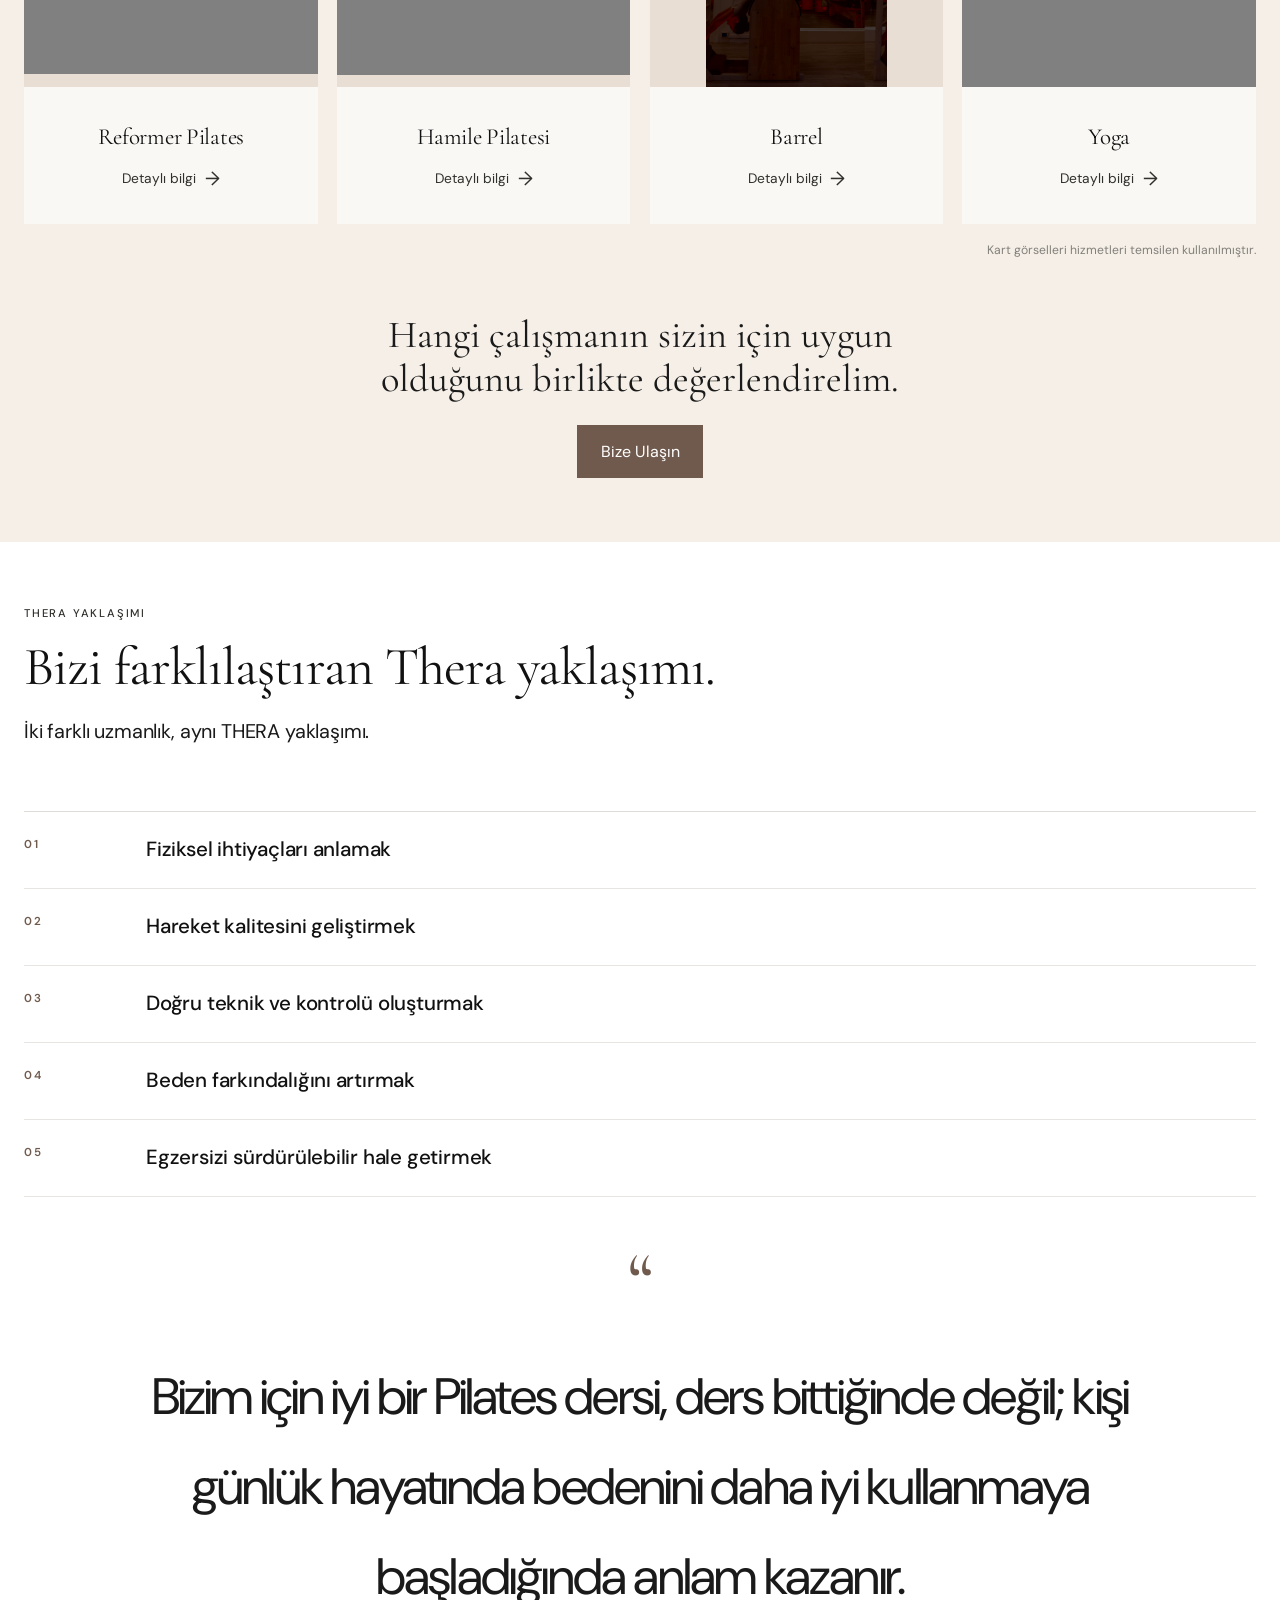
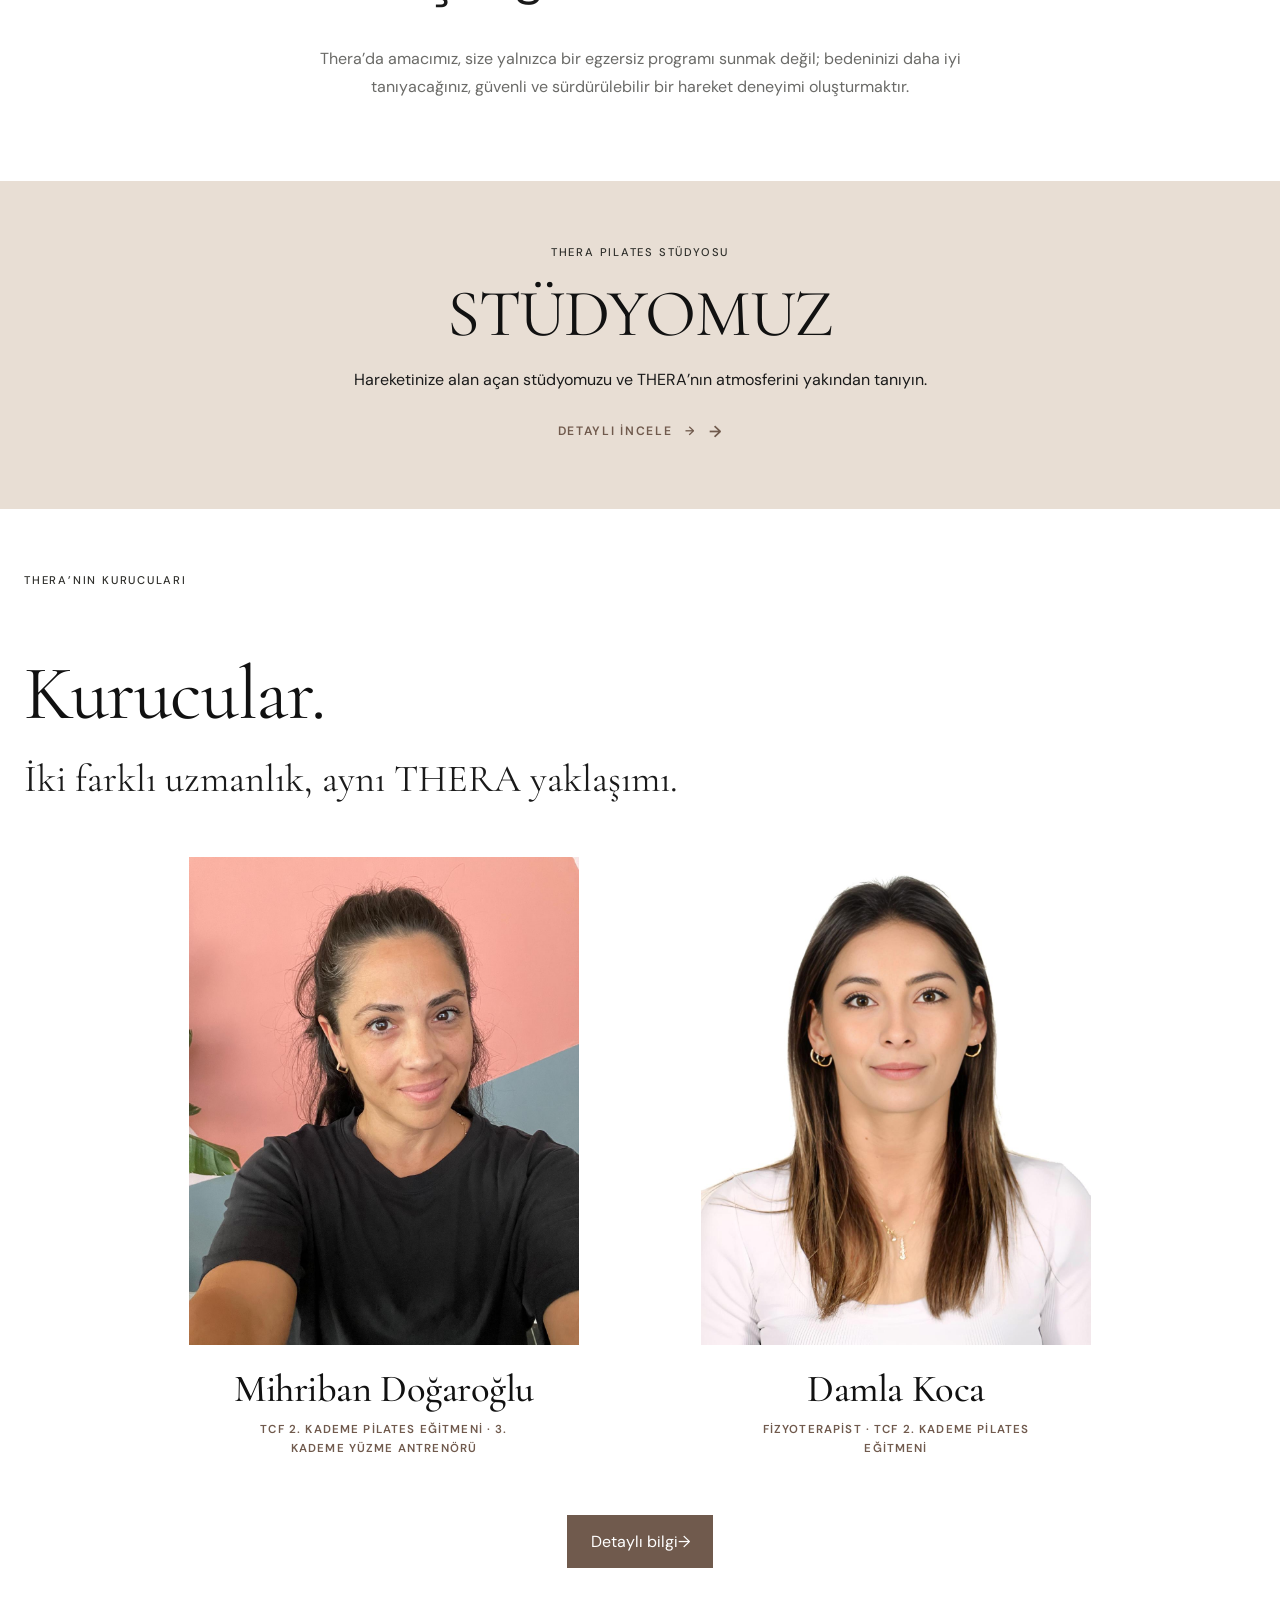
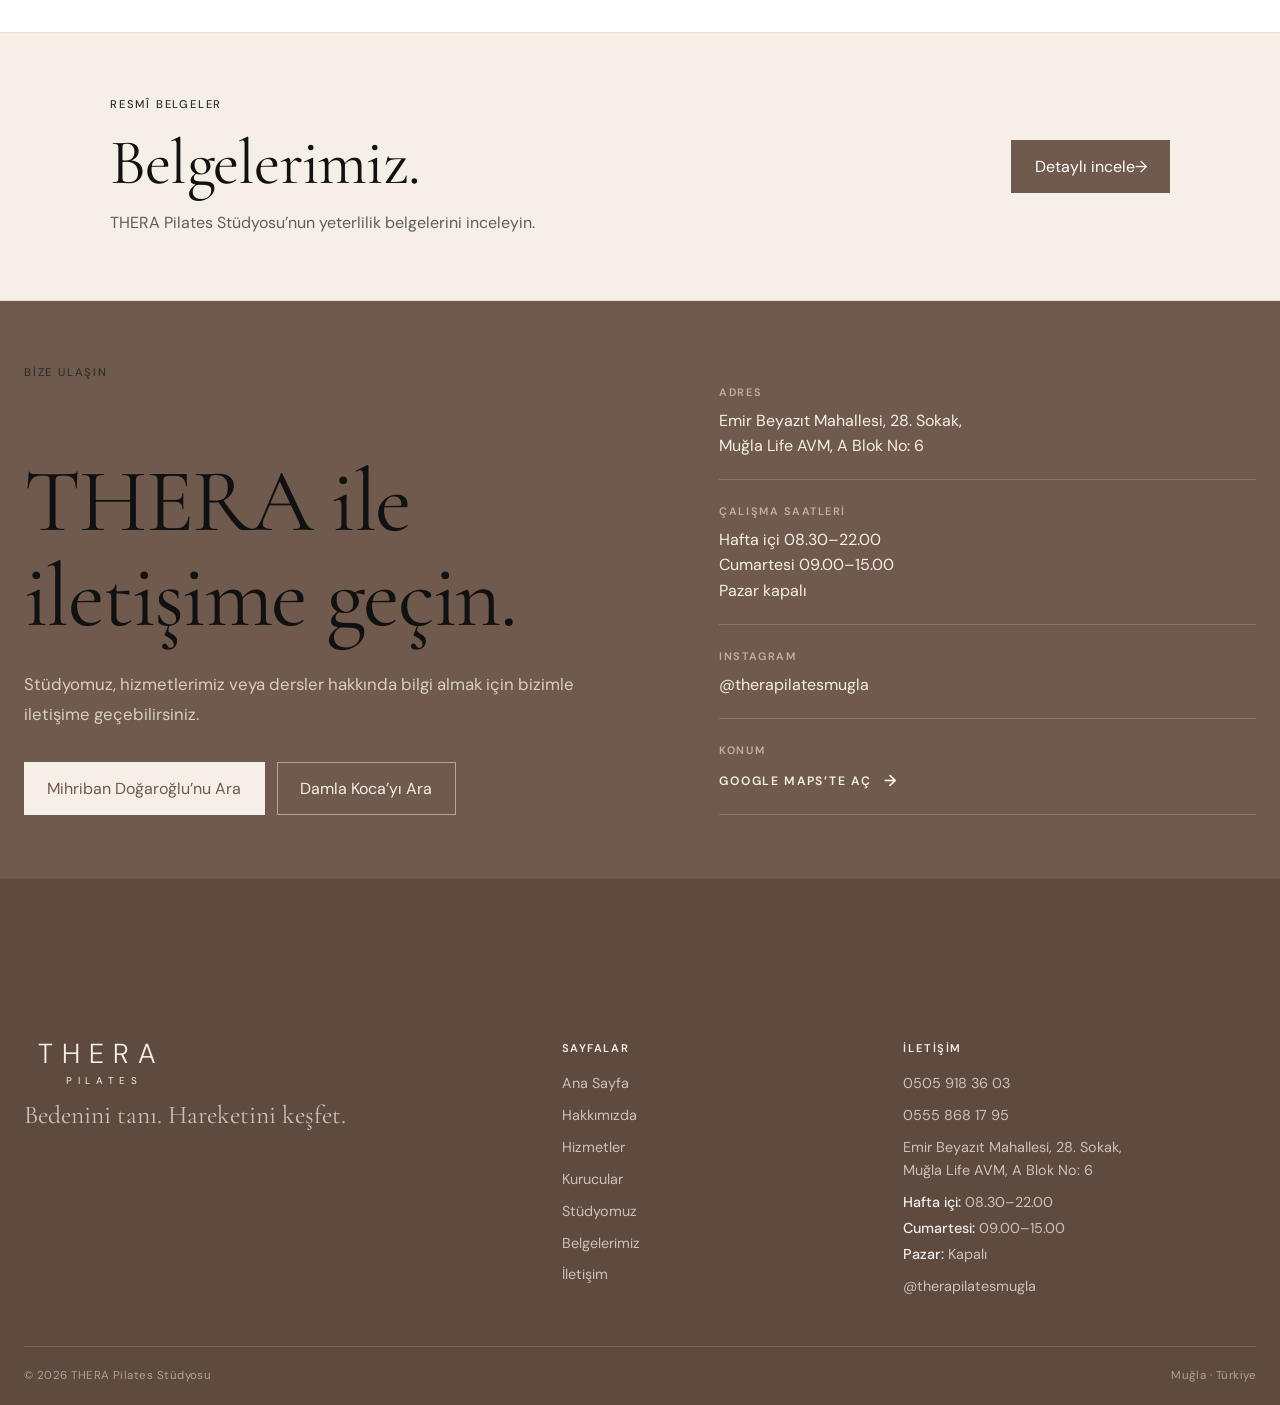
==== commit f24948bd: "Fix full-frame service photos" ====
--- a/index.html
+++ b/index.html
@@ -10,14 +10,14 @@
   <link rel="preconnect" href="https://fonts.googleapis.com">
   <link rel="preconnect" href="https://fonts.gstatic.com" crossorigin>
   <link href="https://fonts.googleapis.com/css2?family=Cormorant+Garamond:wght@400;500;600&family=DM+Sans:wght@400;500;600&display=swap" rel="stylesheet">
-  <link rel="stylesheet" href="css/variables.css?v=20261021-3">
-  <link rel="stylesheet" href="css/base.css?v=20261021-3">
-  <link rel="stylesheet" href="css/components.css?v=20261021-3">
-  <link rel="stylesheet" href="css/header.css?v=20261021-3">
-  <link rel="stylesheet" href="css/footer.css?v=20261021-3">
-  <link rel="stylesheet" href="css/pages.css?v=20261021-3">
-  <link rel="stylesheet" href="css/typography-refined.css?v=20261021-3">
-  <link rel="stylesheet" href="css/responsive.css?v=20261021-3">
+  <link rel="stylesheet" href="css/variables.css?v=20261021-4">
+  <link rel="stylesheet" href="css/base.css?v=20261021-4">
+  <link rel="stylesheet" href="css/components.css?v=20261021-4">
+  <link rel="stylesheet" href="css/header.css?v=20261021-4">
+  <link rel="stylesheet" href="css/footer.css?v=20261021-4">
+  <link rel="stylesheet" href="css/pages.css?v=20261021-4">
+  <link rel="stylesheet" href="css/typography-refined.css?v=20261021-4">
+  <link rel="stylesheet" href="css/responsive.css?v=20261021-4">
 </head>
 <body>
 <header class="site-header">
@@ -331,9 +331,9 @@
   <span class="gallery-lightbox__counter" aria-live="polite"></span>
 </div>
 
-<script src="js/main.js?v=20261021-3" defer></script>
-<script src="js/navigation.js?v=20261021-3" defer></script>
-<script src="js/gallery.js?v=20261021-3" defer></script>
+<script src="js/main.js?v=20261021-4" defer></script>
+<script src="js/navigation.js?v=20261021-4" defer></script>
+<script src="js/gallery.js?v=20261021-4" defer></script>
 
 <footer class="site-footer">
   <div class="container">
--- a/css/pages.css
+++ b/css/pages.css
@@ -2425,8 +2425,11 @@
 .service-card__media img {
   position: absolute;
   inset: 0;
-  width: 100%;
-  height: 100%;
+  width: auto;
+  height: auto;
+  max-width: 100%;
+  max-height: 100%;
+  margin: auto;
   object-fit: contain;
   transition: transform 650ms ease;
 }
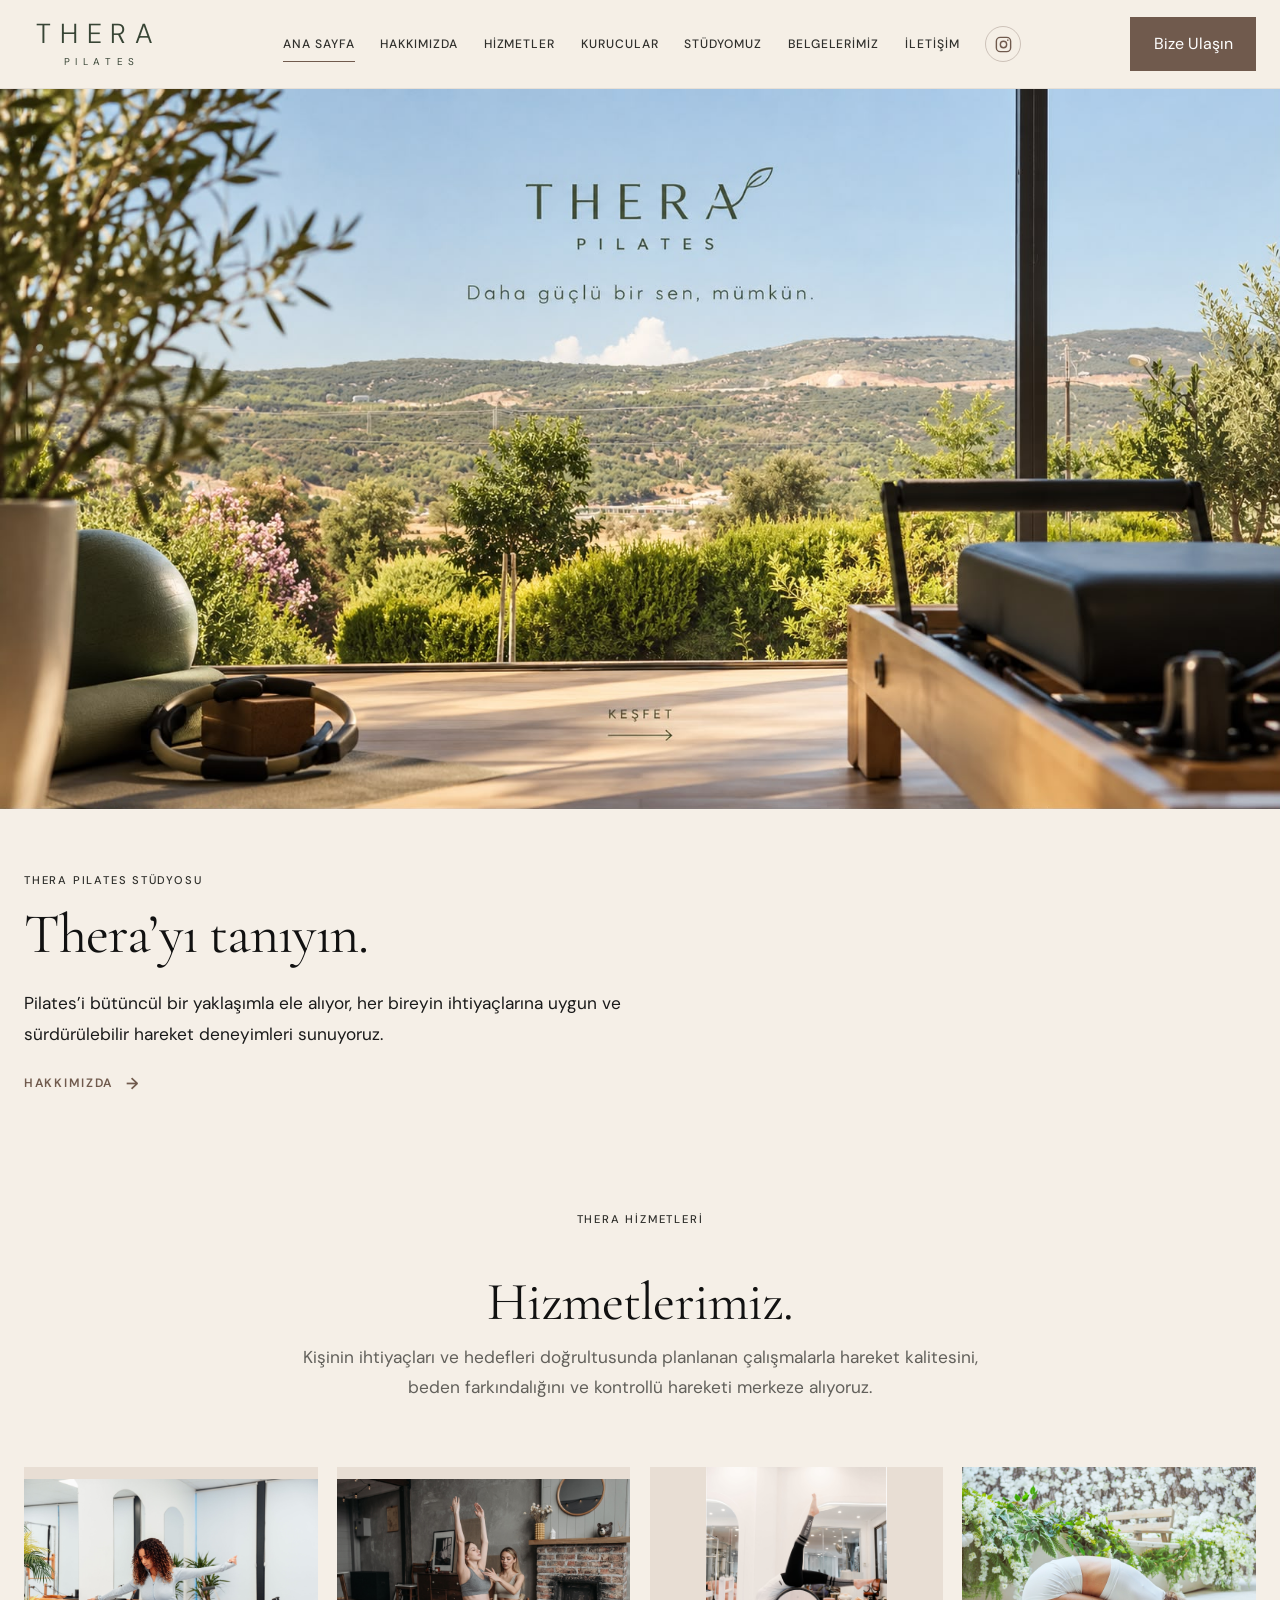
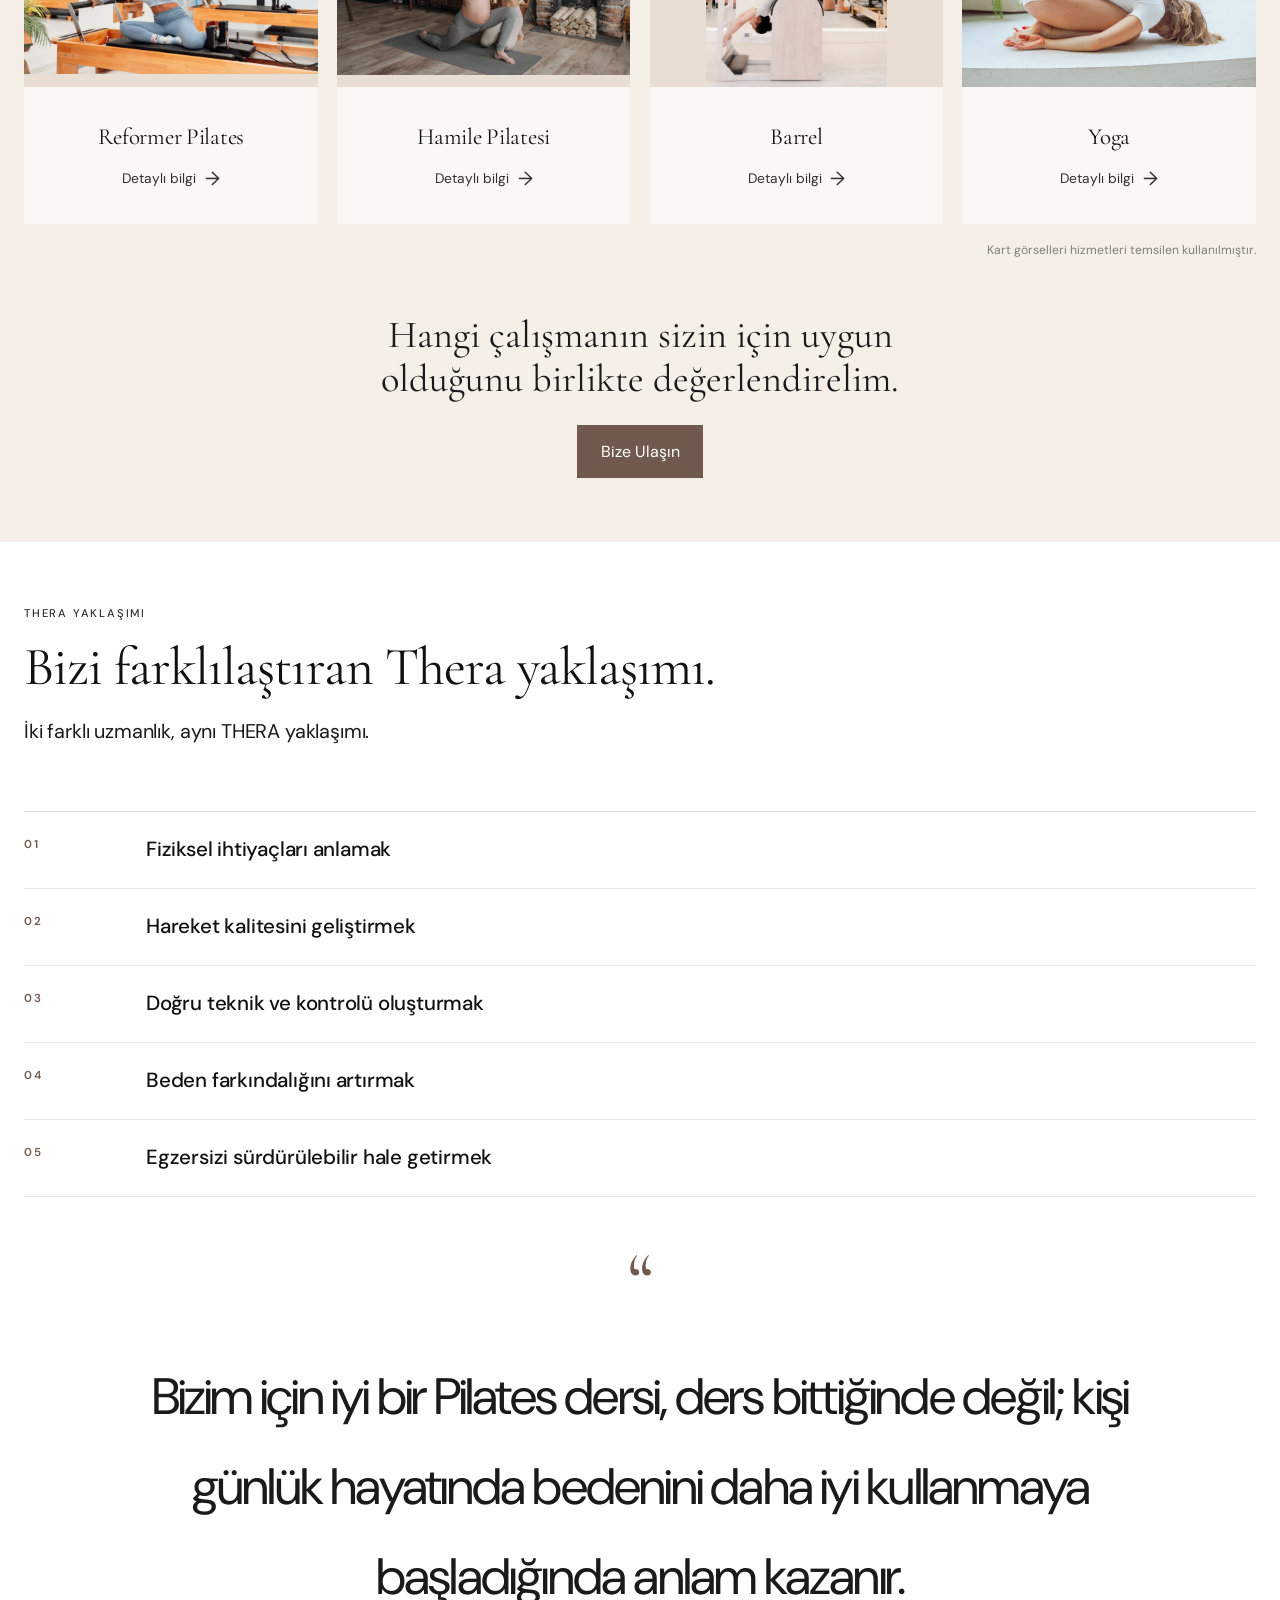
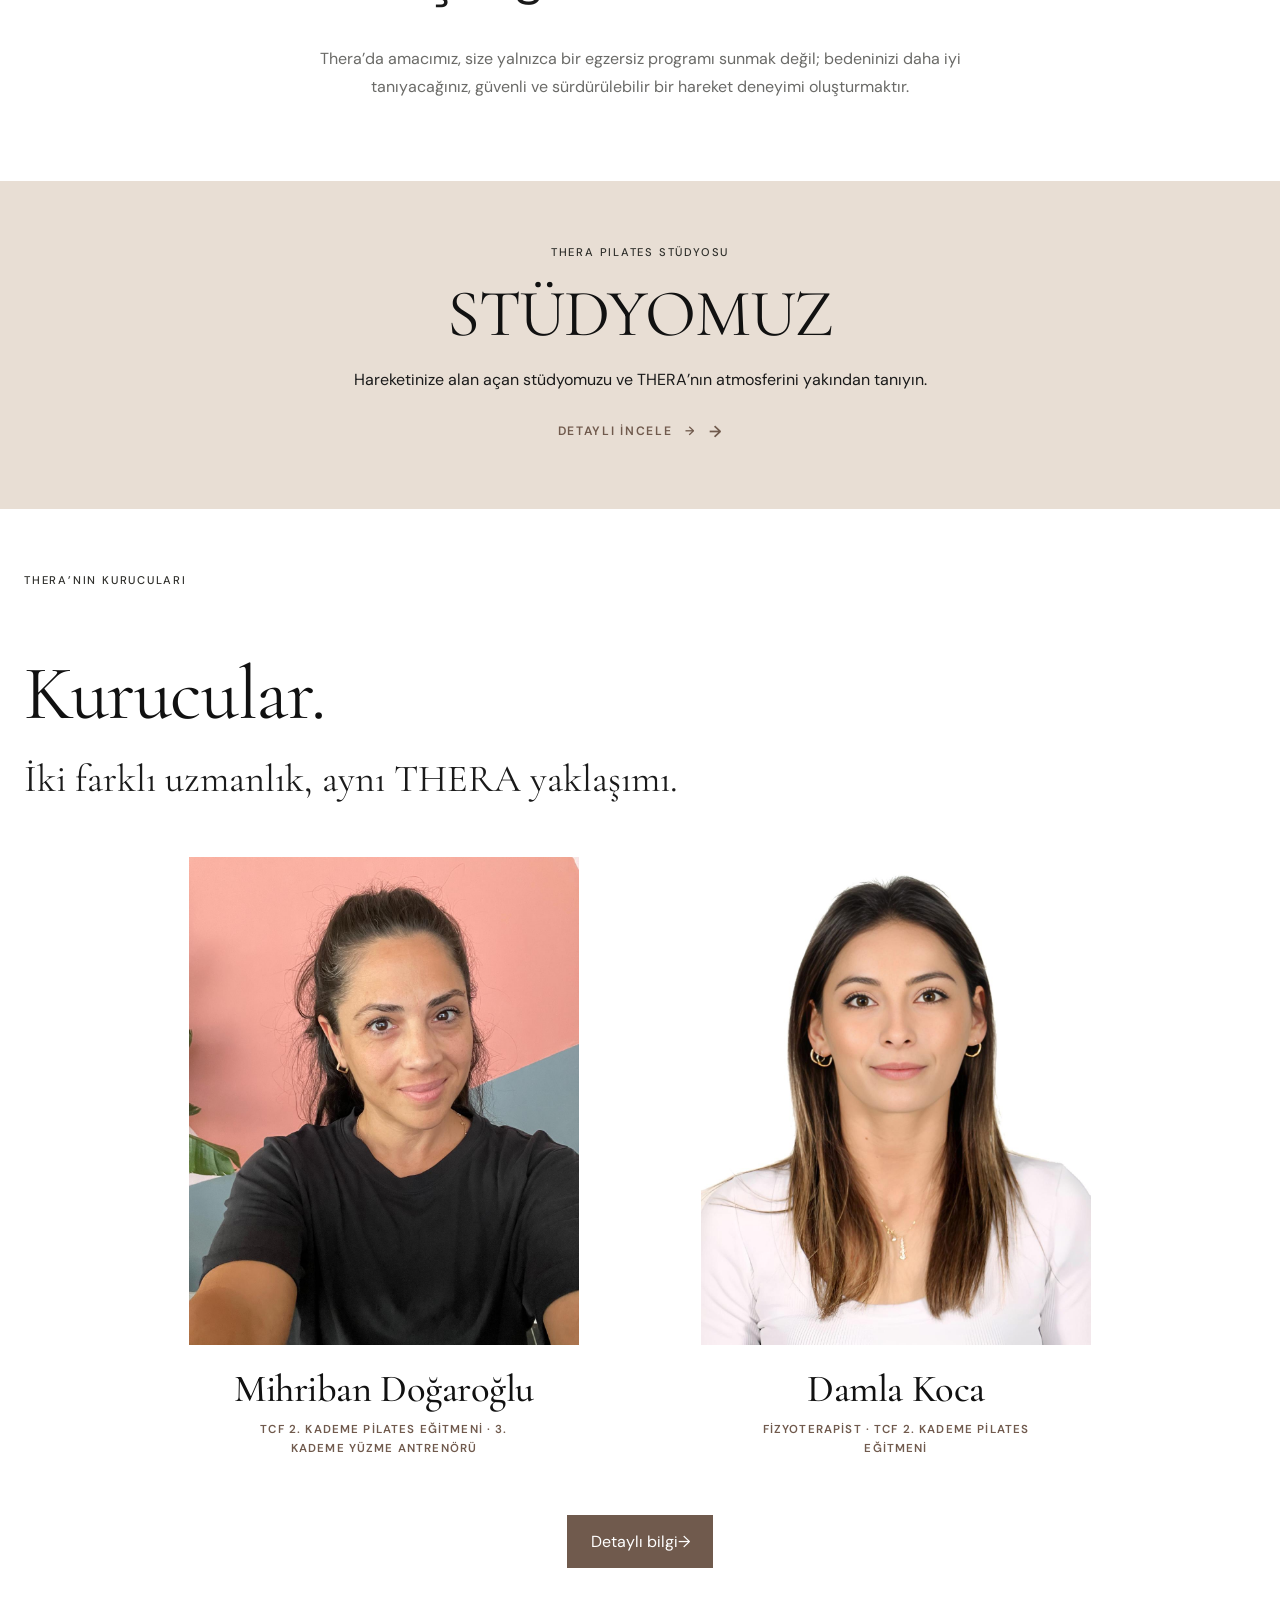
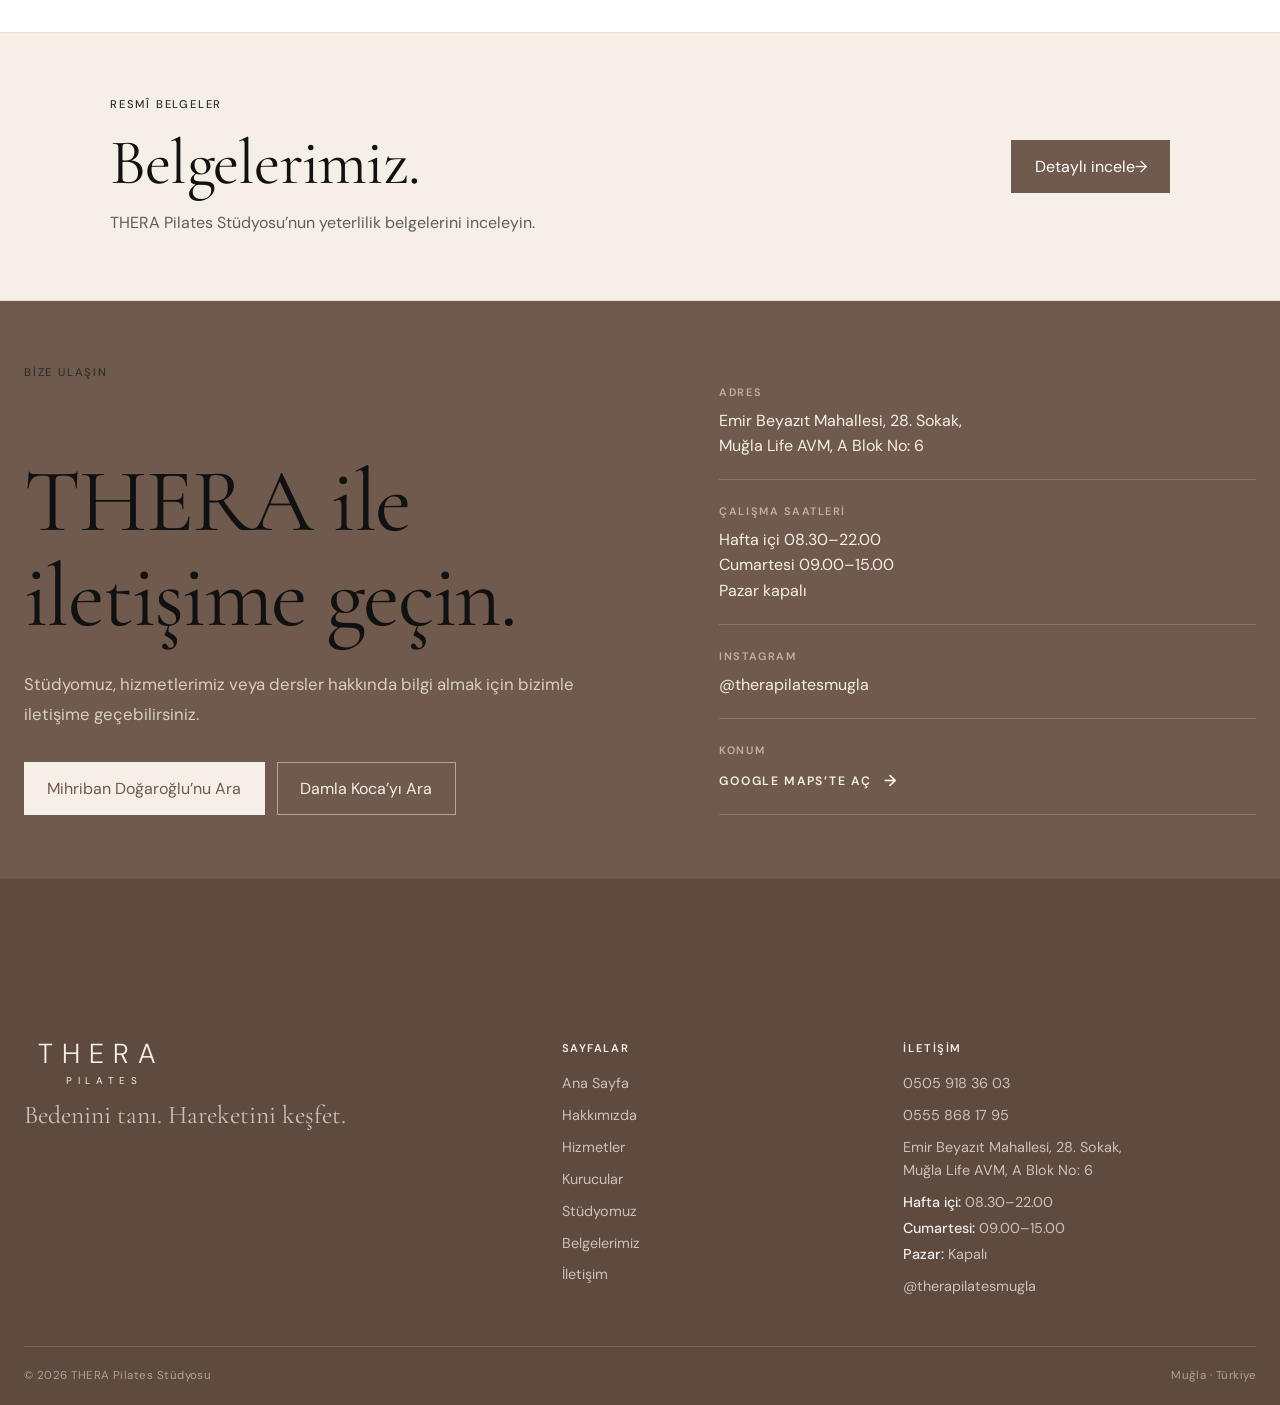
==== commit 3374e751: "Refresh homepage service image URLs" ====
--- a/index.html
+++ b/index.html
@@ -15,7 +15,7 @@
   <link rel="stylesheet" href="css/components.css?v=20261021-4">
   <link rel="stylesheet" href="css/header.css?v=20261021-4">
   <link rel="stylesheet" href="css/footer.css?v=20261021-4">
-  <link rel="stylesheet" href="css/pages.css?v=20261021-4">
+  <link rel="stylesheet" href="css/pages.css?v=20261021-5">
   <link rel="stylesheet" href="css/typography-refined.css?v=20261021-4">
   <link rel="stylesheet" href="css/responsive.css?v=20261021-4">
 </head>
@@ -84,7 +84,7 @@
       <div class="services__cards">
         <article class="service-card">
           <a class="service-card__media" href="hizmetler.html#reformer-pilates" aria-label="Reformer Pilates hakkında detaylı bilgi">
-            <img src="assets/images/services/reformer-stock.jpeg" alt="Reformer üzerinde Pilates egzersizi yapan kadın" loading="lazy" decoding="async">
+            <img src="assets/images/services/reformer-stock.jpeg?v=20261021-6" alt="Reformer üzerinde Pilates egzersizi yapan kadın" loading="eager" decoding="async">
           </a>
           <div class="service-card__body">
             <h3 class="service-card__title">Reformer Pilates</h3>
@@ -94,7 +94,7 @@
 
         <article class="service-card">
           <a class="service-card__media" href="hizmetler.html#hamile-pilatesi" aria-label="Hamile Pilatesi hakkında detaylı bilgi">
-            <img src="assets/images/services/prenatal-pilates.jpeg" alt="Eğitmen eşliğinde prenatal egzersiz yapan anne adayı" loading="lazy" decoding="async">
+            <img src="assets/images/services/prenatal-pilates.jpeg?v=20261021-6" alt="Eğitmen eşliğinde prenatal egzersiz yapan anne adayı" loading="eager" decoding="async">
           </a>
           <div class="service-card__body">
             <h3 class="service-card__title">Hamile Pilatesi</h3>
@@ -104,7 +104,7 @@
 
         <article class="service-card">
           <a class="service-card__media" href="hizmetler.html#barrel" aria-label="Barrel çalışmaları hakkında detaylı bilgi">
-            <img src="assets/images/services/barrel-pilates.jpeg" alt="Pilates Barrel ekipmanında esneme çalışması yapan kadın" loading="lazy" decoding="async">
+            <img src="assets/images/services/barrel-pilates.jpeg?v=20261021-6" alt="Pilates Barrel ekipmanında esneme çalışması yapan kadın" loading="eager" decoding="async">
           </a>
           <div class="service-card__body">
             <h3 class="service-card__title">Barrel</h3>
@@ -114,7 +114,7 @@
 
         <article class="service-card">
           <a class="service-card__media" href="hizmetler.html#yoga" aria-label="Yoga hakkında detaylı bilgi">
-            <img src="assets/images/services/yoga-stock.jpeg" alt="Stüdyo ortamında yoga pozu uygulayan kadın" loading="lazy" decoding="async">
+            <img src="assets/images/services/yoga-stock.jpeg?v=20261021-6" alt="Stüdyo ortamında yoga pozu uygulayan kadın" loading="eager" decoding="async">
           </a>
           <div class="service-card__body">
             <h3 class="service-card__title">Yoga</h3>
--- a/css/pages.css
+++ b/css/pages.css
@@ -2423,20 +2423,10 @@
 }
 
 .service-card__media img {
-  position: absolute;
-  inset: 0;
-  width: auto;
-  height: auto;
-  max-width: 100%;
-  max-height: 100%;
-  margin: auto;
+  display: block;
+  width: 100%;
+  height: 100%;
   object-fit: contain;
-  transition: transform 650ms ease;
-}
-
-.service-card__media:hover img,
-.service-card__media:focus-visible img {
-  transform: scale(1.035);
 }
 
 .service-card__media:focus-visible,
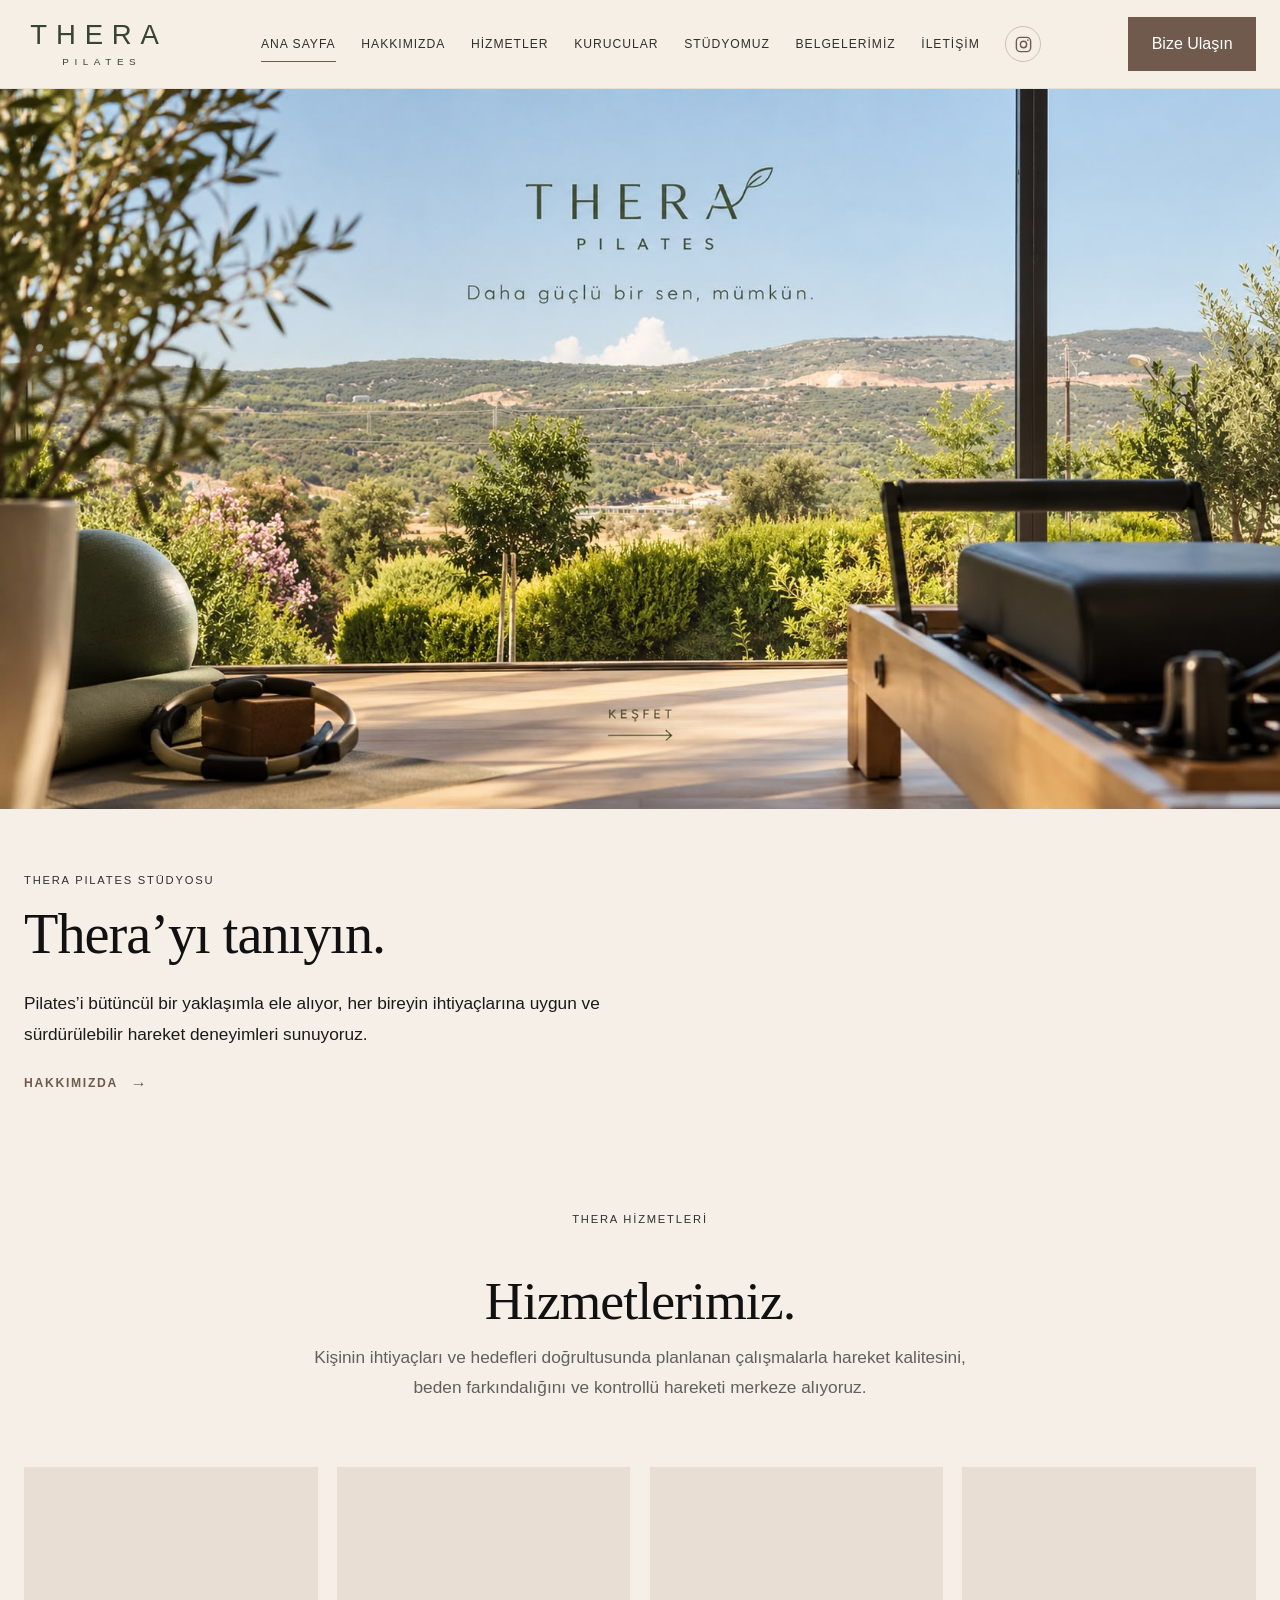
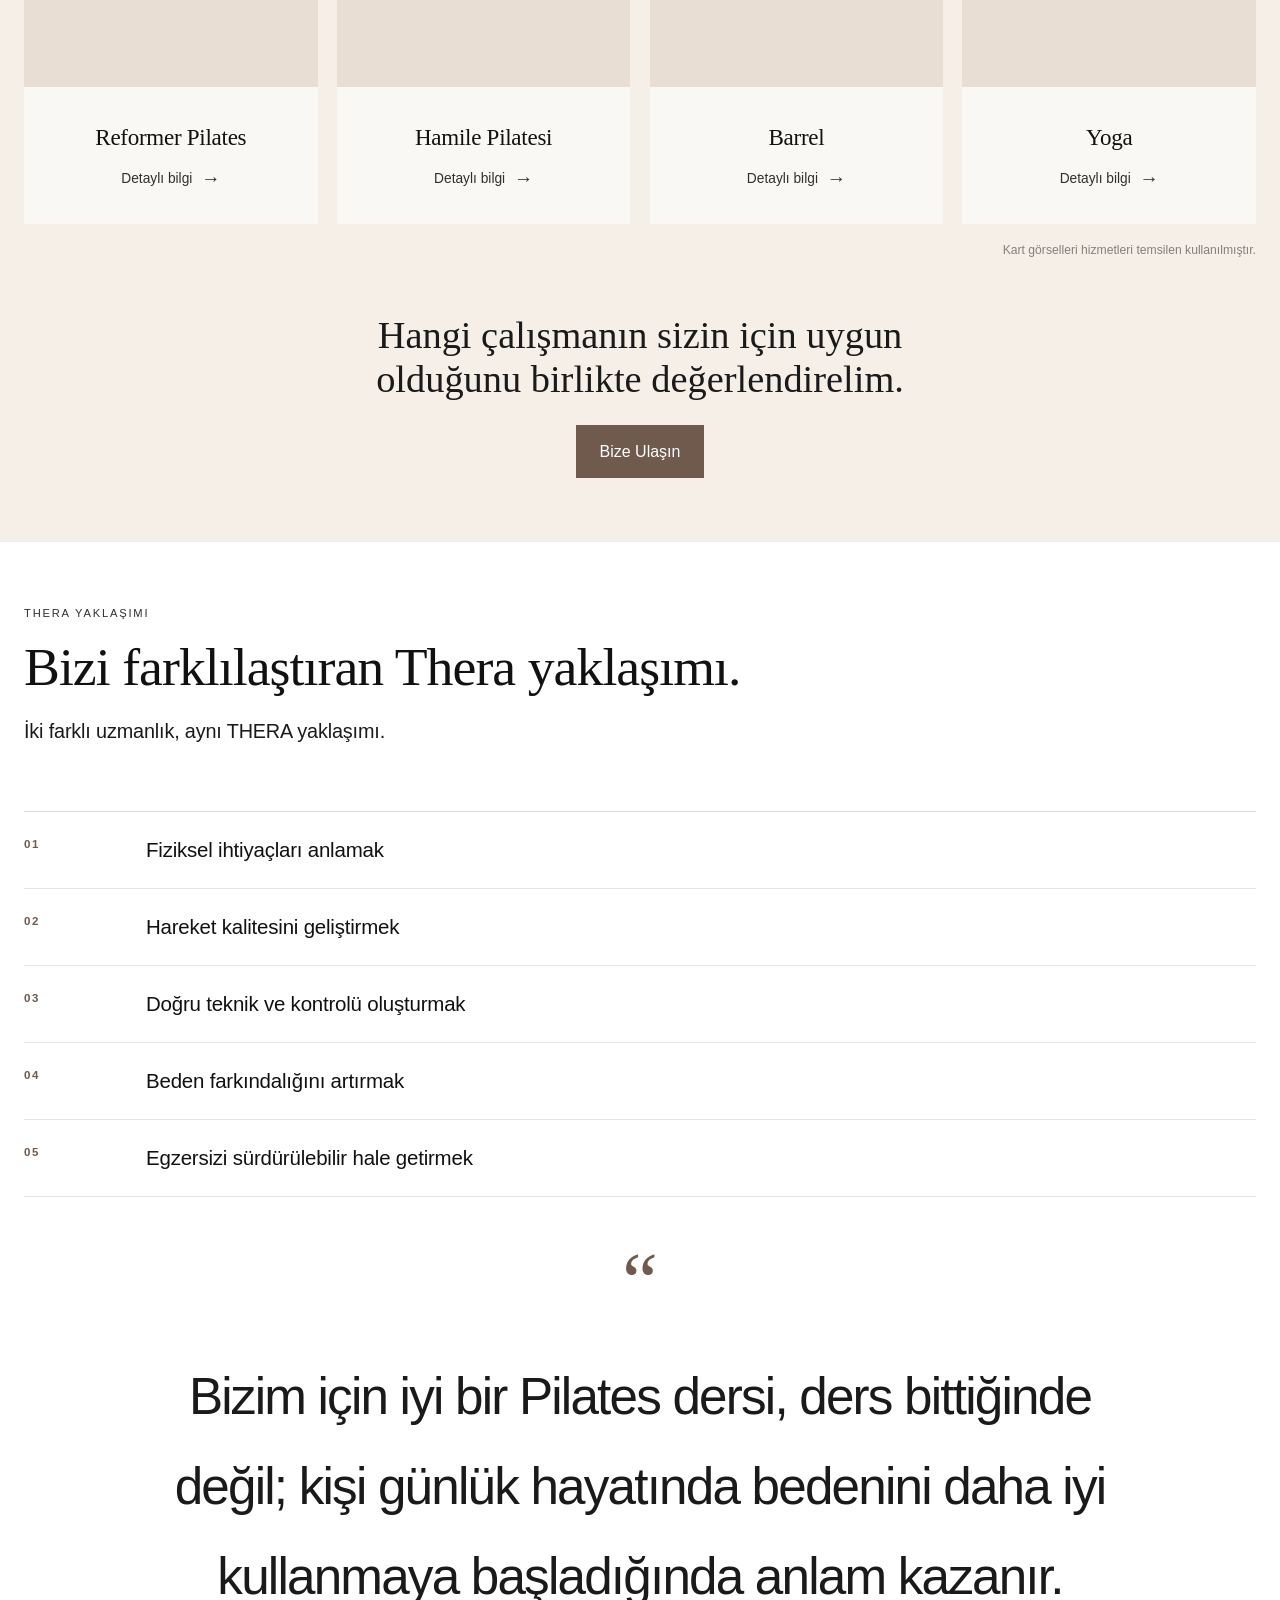
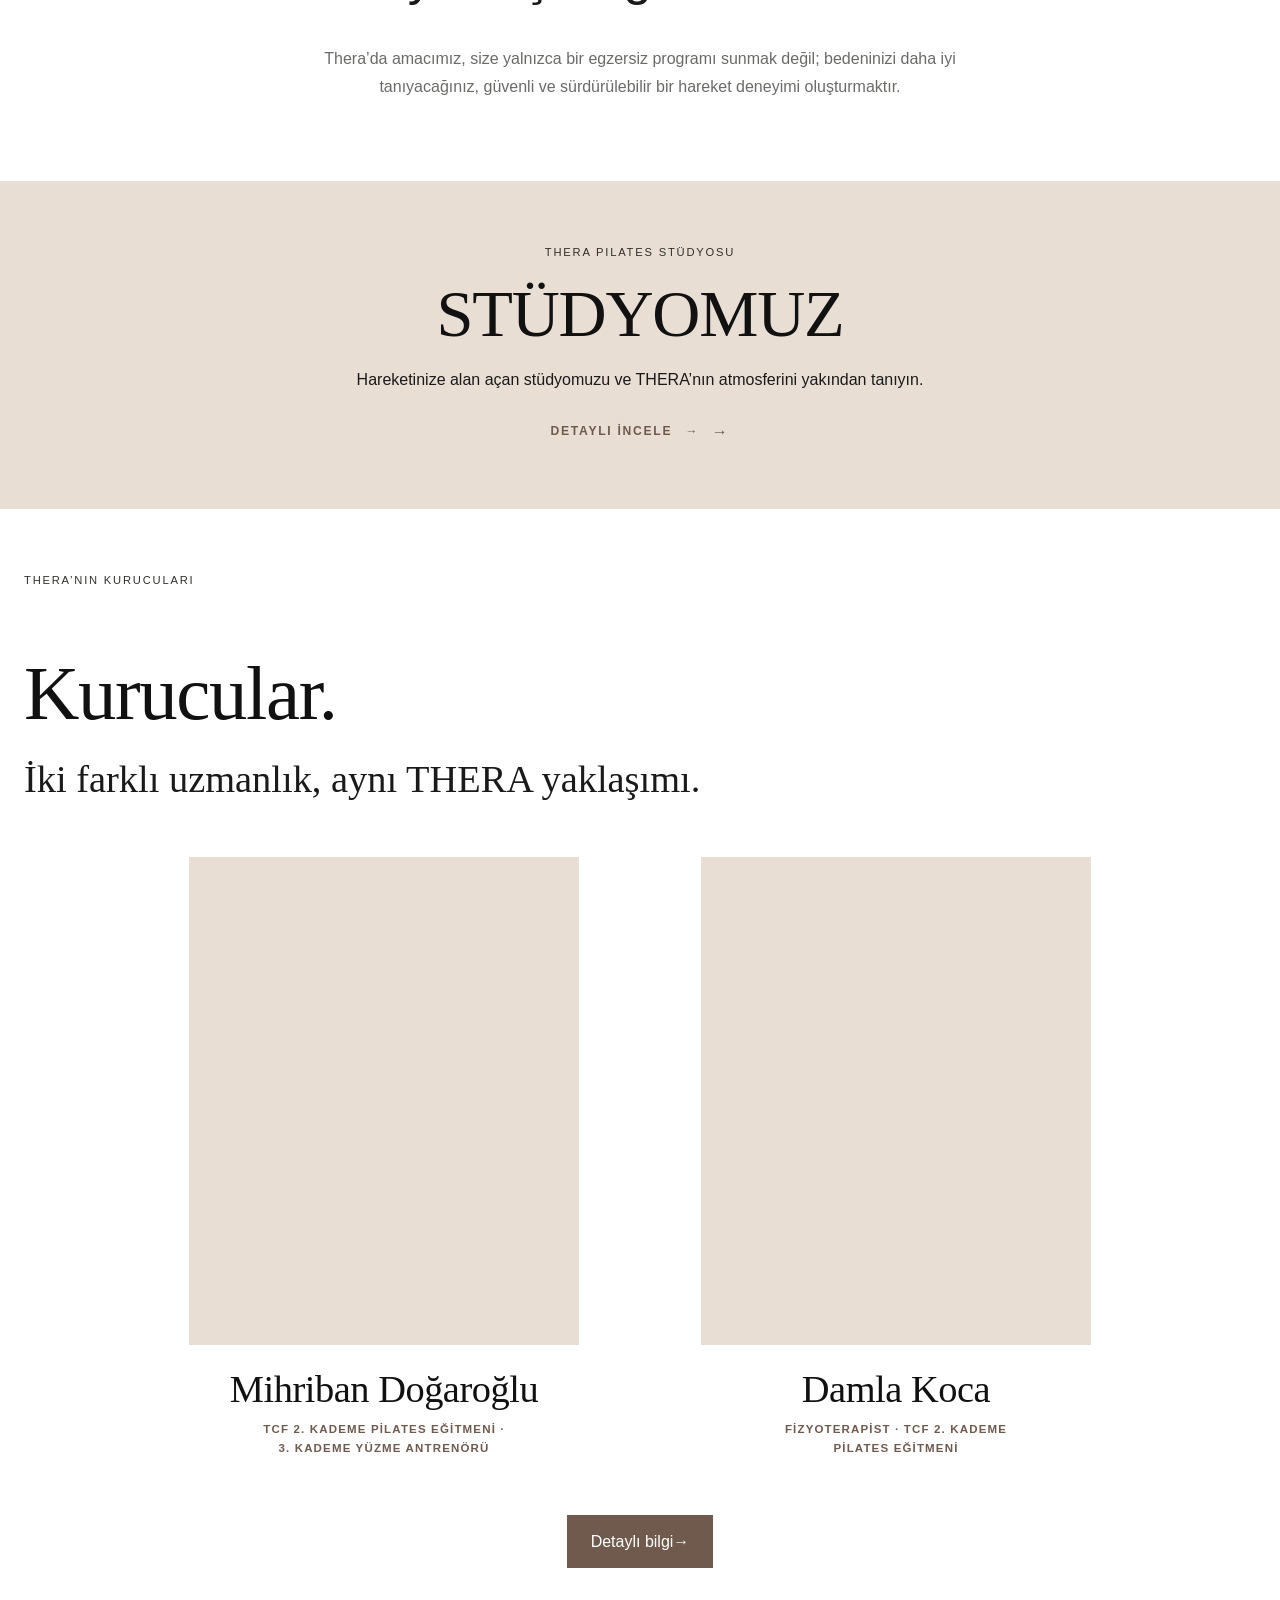
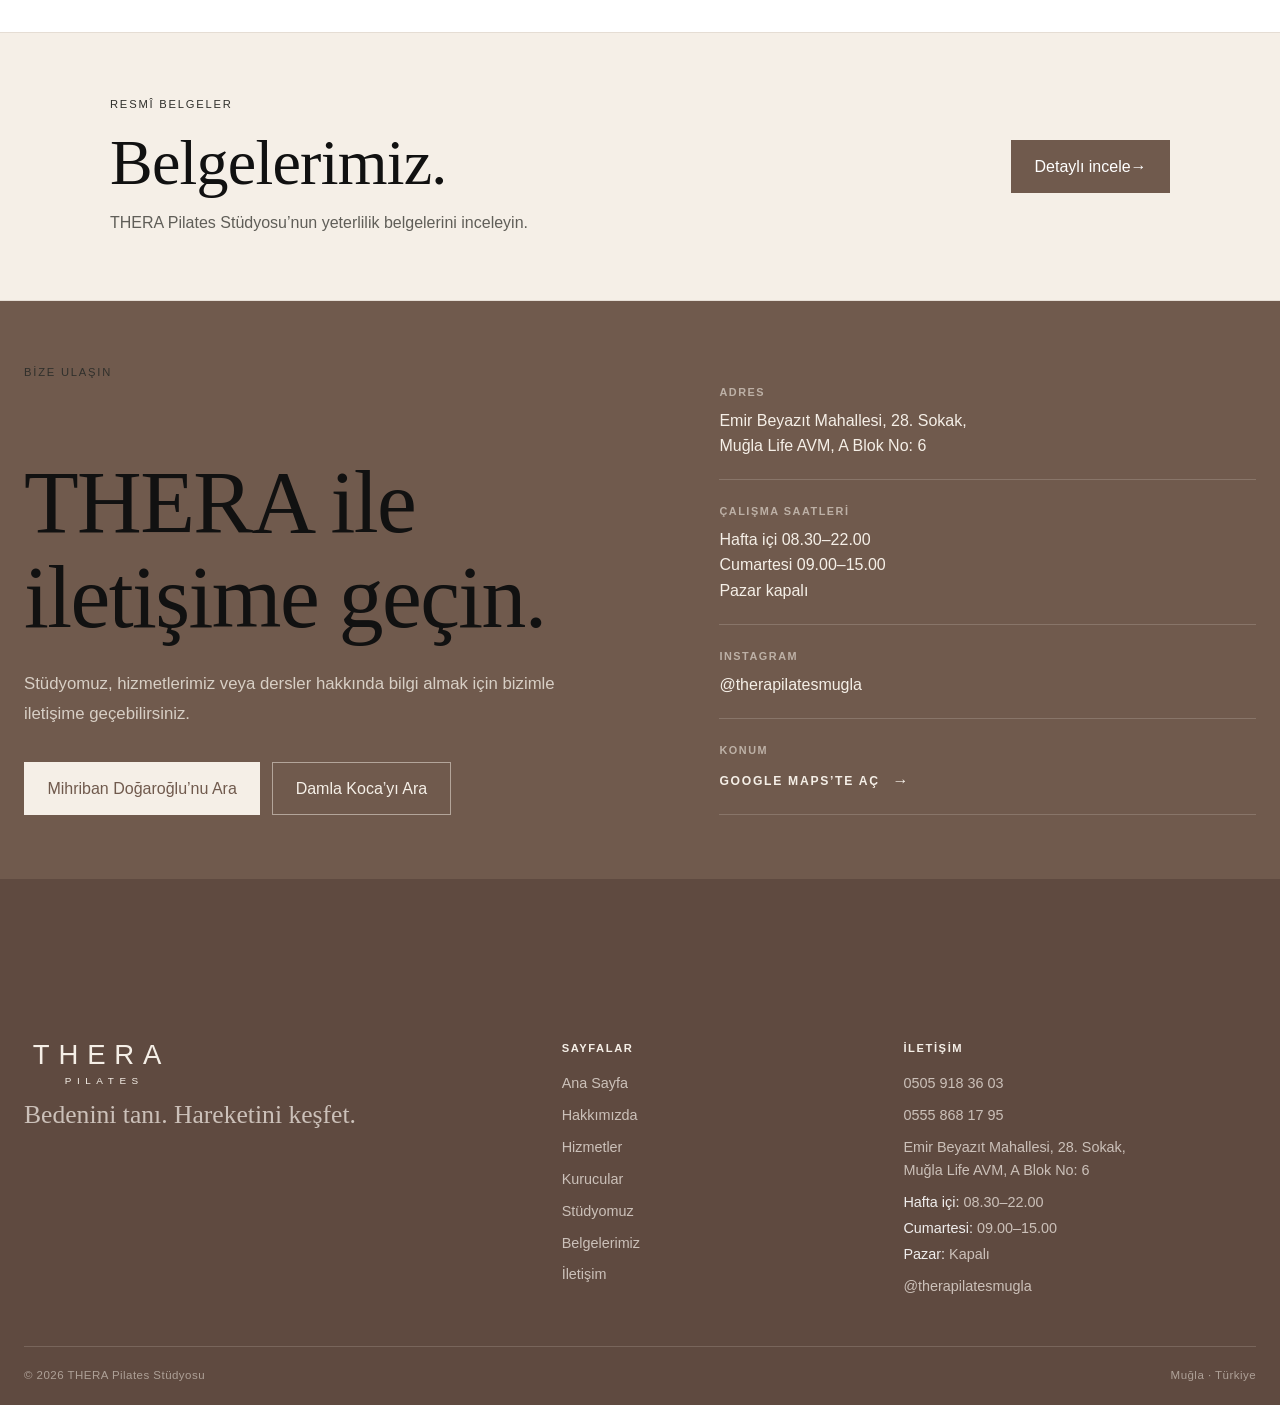
==== commit d83ed2ba: "Add static site security policies" ====
--- a/index.html
+++ b/index.html
@@ -4,6 +4,8 @@
   <meta charset="UTF-8">
   <meta name="viewport" content="width=device-width, initial-scale=1.0">
   <meta name="theme-color" content="#F5EFE7">
+  <meta name="referrer" content="strict-origin-when-cross-origin">
+  <meta http-equiv="Content-Security-Policy" content="default-src 'self'; base-uri 'self'; form-action 'self'; object-src 'none'; script-src 'self'; style-src 'self' https://fonts.googleapis.com; font-src 'self' https://fonts.gstatic.com; img-src 'self' data:; connect-src 'self'; upgrade-insecure-requests">
   <link rel="icon" type="image/png" href="assets/images/logo/favicon.png">
   <meta name="description" content="THERA Pilates Stüdyosu — hareket kalitesini, beden farkındalığını ve doğru tekniği merkeze alan bütüncül Pilates yaklaşımı.">
   <title>THERA Pilates Stüdyosu | Muğla</title>
@@ -11,7 +13,7 @@
   <link rel="preconnect" href="https://fonts.gstatic.com" crossorigin>
   <link href="https://fonts.googleapis.com/css2?family=Cormorant+Garamond:wght@400;500;600&family=DM+Sans:wght@400;500;600&display=swap" rel="stylesheet">
   <link rel="stylesheet" href="css/variables.css?v=20261021-4">
-  <link rel="stylesheet" href="css/base.css?v=20261021-4">
+  <link rel="stylesheet" href="css/base.css?v=20261022-1">
   <link rel="stylesheet" href="css/components.css?v=20261021-4">
   <link rel="stylesheet" href="css/header.css?v=20261021-4">
   <link rel="stylesheet" href="css/footer.css?v=20261021-4">
@@ -333,7 +335,7 @@
 
 <script src="js/main.js?v=20261021-4" defer></script>
 <script src="js/navigation.js?v=20261021-4" defer></script>
-<script src="js/gallery.js?v=20261021-4" defer></script>
+<script src="js/gallery.js?v=20261022-1" defer></script>
 
 <footer class="site-footer">
   <div class="container">
--- a/css/base.css
+++ b/css/base.css
@@ -1,4 +1,4 @@
-*,*::before,*::after{box-sizing:border-box}html{scroll-behavior:smooth}body{margin:0;background:var(--color-cream);color:var(--color-text);font-family:var(--font-body);line-height:1.6;-webkit-font-smoothing:antialiased}img{display:block;max-width:100%;height:auto}a{color:inherit;text-decoration:none}button{font:inherit}h1,h2,h3,h4{font-family:var(--font-heading);font-weight:500;line-height:1.05}::selection{background:var(--color-brown);color:var(--color-white)}
+*,*::before,*::after{box-sizing:border-box}html{scroll-behavior:smooth}body{margin:0;background:var(--color-cream);color:var(--color-text);font-family:var(--font-body);line-height:1.6;-webkit-font-smoothing:antialiased}body.gallery-lightbox-open{overflow:hidden}img{display:block;max-width:100%;height:auto}a{color:inherit;text-decoration:none}button{font:inherit}h1,h2,h3,h4{font-family:var(--font-heading);font-weight:500;line-height:1.05}::selection{background:var(--color-brown);color:var(--color-white)}
 
 .sr-only {
   position: absolute;
